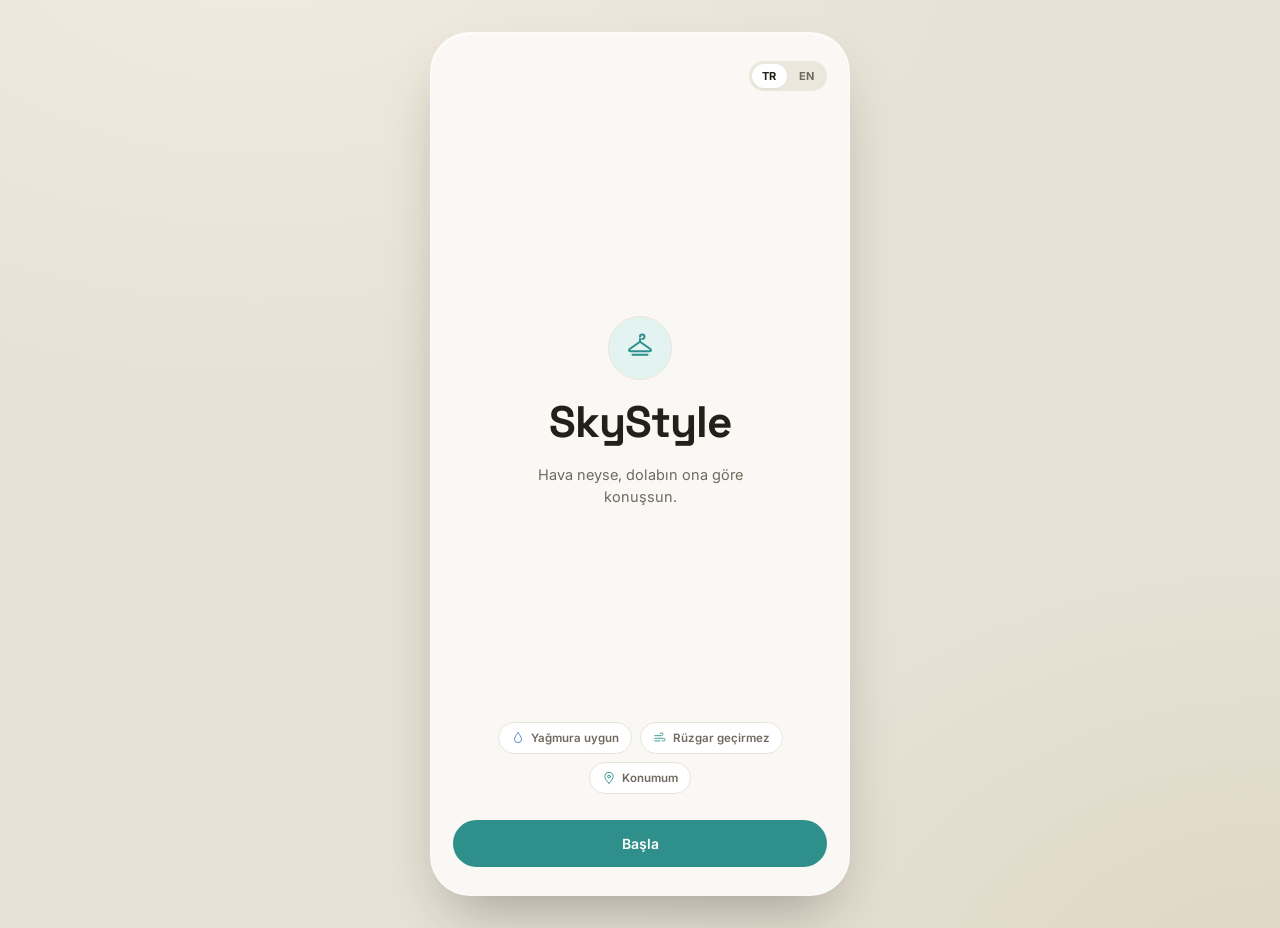
==== Creative Cloud Files/giysem/index.html @ 80896e36 "Add SkyStyle weather/wardrobe app with AI features and site password gate Vanilla JS app with a ligh" ====
<!doctype html>
<html lang="tr">
<head>
  <meta charset="UTF-8" />
  <meta name="viewport" content="width=device-width, initial-scale=1.0, viewport-fit=cover" />
  <title>SkyStyle</title>
  <link rel="icon" href="data:image/svg+xml,<svg xmlns=%22http://www.w3.org/2000/svg%22 viewBox=%220 0 100 100%22><text y=%22.9em%22 font-size=%2290%22>🧥</text></svg>" />
  <link rel="stylesheet" href="styles.css" />
</head>
<body>
  <div class="stage">
    <div class="phone" id="phone">
      <main class="screen" id="screen" aria-live="polite"></main>
      <nav class="bottom-nav" id="bottom-nav">
        <button class="nav-btn" data-tab="today" aria-label="Bugün">
          <svg class="nav-icon" viewBox="0 0 24 24" fill="none" stroke="currentColor" stroke-width="1.6"><circle cx="12" cy="12" r="4.2"/><path d="M12 2.5v2.2M12 19.3v2.2M4.2 4.2l1.6 1.6M18.2 18.2l1.6 1.6M2.5 12h2.2M19.3 12h2.2M4.2 19.8l1.6-1.6M18.2 5.8l1.6-1.6" stroke-linecap="round"/></svg>
          <span>Bugün</span>
        </button>
        <button class="nav-btn" data-tab="wardrobe" aria-label="Dolap">
          <svg class="nav-icon" viewBox="0 0 24 24" fill="none" stroke="currentColor" stroke-width="1.6"><path d="M12 3l-3 2.6M12 3l3 2.6M12 3v4" stroke-linecap="round" stroke-linejoin="round"/><path d="M9.6 5.6L3.5 9.4C3.2 9.6 3 9.9 3 10.3V20a1 1 0 0 0 1 1h16a1 1 0 0 0 1-1v-9.7c0-.4-.2-.7-.5-.9l-6.1-3.8" stroke-linecap="round" stroke-linejoin="round"/><path d="M9.6 5.6a2.4 2.4 0 0 0 4.8 0" stroke-linecap="round"/></svg>
          <span>Dolap</span>
        </button>
        <button class="nav-btn" data-tab="week" aria-label="Hafta">
          <svg class="nav-icon" viewBox="0 0 24 24" fill="none" stroke="currentColor" stroke-width="1.6"><rect x="3.5" y="4.5" width="17" height="16" rx="2.4"/><path d="M3.5 9h17M8 3v3M16 3v3" stroke-linecap="round"/><path d="M8.5 13.5h1.4M14 13.5h1.5M8.5 17h1.4M14 17h1.5" stroke-linecap="round"/></svg>
          <span>Hafta</span>
        </button>
        <button class="nav-btn" data-tab="profile" aria-label="Profil">
          <svg class="nav-icon" viewBox="0 0 24 24" fill="none" stroke="currentColor" stroke-width="1.6"><circle cx="12" cy="8.2" r="3.6"/><path d="M4.5 20c0-3.6 3.4-6.2 7.5-6.2s7.5 2.6 7.5 6.2" stroke-linecap="round"/></svg>
          <span>Profil</span>
        </button>
      </nav>
    </div>
  </div>
  <script type="module" src="app.js"></script>
</body>
</html>
---- Creative Cloud Files/giysem/styles.css ----
@import url('https://fonts.googleapis.com/css2?family=Space+Grotesk:wght@500;600;700&family=Inter:wght@400;500;600;700&display=swap');

:root {
  --accent: #2b2a26;
  --accent-soft: #ece7dd;
  --accent-line: #d8d2c4;
  --ink: #232019;
  --ink-soft: #6f6a5f;
  --ink-faint: #a7a196;
  --paper: #faf8f4;
  --card: #ffffff;
  --card-border: #e9e4d9;
  --shadow: 0 1px 2px rgba(35,32,25,0.04), 0 8px 24px rgba(35,32,25,0.06);
  --shadow-sm: 0 1px 2px rgba(35,32,25,0.05);
  --radius-lg: 22px;
  --radius-md: 16px;
  --radius-sm: 12px;
  --display: 'Space Grotesk', 'Inter', -apple-system, BlinkMacSystemFont, sans-serif;
  --sans: 'Inter', -apple-system, BlinkMacSystemFont, sans-serif;
  --warm: #b5651d;
  --cold: #4a6a8a;
  --rain: #4a6a8a;
  --dur: 0.5s;

  /* Brand accent — used for interactive/UI chrome (buttons, active states) */
  --brand: #2f8f8a;
  --brand-dark: #256f6b;
  --brand-soft: #e2f3f1;

  /* Weather-band accents — used for temperature-driven content (hero, outfit, tips) */
  --band-dondurucu: #3e6fa6;
  --band-dondurucu-soft: #e3ecf5;
  --band-soguk: #4f86bf;
  --band-soguk-soft: #e6eff7;
  --band-serin: #2f9e8f;
  --band-serin-soft: #e1f3f0;
  --band-ilik: #5fa84b;
  --band-ilik-soft: #e8f4e3;
  --band-sicak: #e08a3c;
  --band-sicak-soft: #fbead9;
  --band-cok_sicak: #d6534a;
  --band-cok_sicak-soft: #fae1de;
}

* { box-sizing: border-box; }
html, body { height: 100%; }
body {
  margin: 0;
  font-family: var(--sans);
  color: var(--ink);
  background: #e7e2d6;
  -webkit-font-smoothing: antialiased;
}

.stage {
  min-height: 100vh;
  display: flex;
  align-items: center;
  justify-content: center;
  padding: 32px 16px;
  background:
    radial-gradient(1200px 800px at 20% -10%, #f1ecdf 0%, transparent 60%),
    radial-gradient(1200px 900px at 100% 110%, #ddd6c4 0%, transparent 55%),
    #e7e2d6;
}

.phone {
  position: relative;
  width: 420px;
  max-width: 100vw;
  height: 900px;
  max-height: 96vh;
  background: var(--paper);
  border-radius: 40px;
  overflow: hidden;
  box-shadow: 0 30px 60px -20px rgba(30,26,18,0.35), 0 2px 0 rgba(255,255,255,0.6) inset;
  border: 1px solid rgba(255,255,255,0.5);
  display: flex;
  flex-direction: column;
}

@media (max-width: 460px) {
  .stage { padding: 0; }
  .phone { width: 100vw; height: 100vh; max-height: 100vh; border-radius: 0; border: none; }
}

.screen {
  flex: 1;
  overflow-y: auto;
  overflow-x: hidden;
  -webkit-overflow-scrolling: touch;
  padding: 28px 22px 18px;
  scrollbar-width: none;
}
.screen::-webkit-scrollbar { display: none; }

/* ---------- Bottom Nav ---------- */
.bottom-nav {
  display: flex;
  border-top: 1px solid var(--card-border);
  background: rgba(250, 248, 244, 0.92);
  backdrop-filter: blur(10px);
  padding: 10px 12px calc(12px + env(safe-area-inset-bottom));
  flex-shrink: 0;
}
.nav-btn {
  flex: 1;
  display: flex;
  flex-direction: column;
  align-items: center;
  gap: 4px;
  background: none;
  border: none;
  font-family: var(--sans);
  font-size: 11.5px;
  font-weight: 500;
  color: var(--ink-faint);
  padding: 6px 4px;
  border-radius: 14px;
  cursor: pointer;
  transition: color 0.25s ease, background 0.25s ease, transform 0.15s ease;
}
.nav-btn .nav-icon { width: 22px; height: 22px; transition: transform 0.25s ease; }
.nav-btn:active { transform: scale(0.94); }
.nav-btn.active { color: var(--brand); background: var(--brand-soft); }
.nav-btn.active .nav-icon { transform: translateY(-1px); }

/* ---------- Typography ---------- */
h1, h2, h3 { font-family: var(--display); margin: 0; letter-spacing: -0.01em; color: var(--ink); }
p { margin: 0; }

.brand {
  display: flex;
  align-items: center;
  justify-content: space-between;
  margin-bottom: 18px;
}
.brand-name {
  font-family: var(--display);
  font-size: 21px;
  font-weight: 700;
  letter-spacing: -0.01em;
}
.brand-mark {
  width: 34px; height: 34px;
  border-radius: 50%;
  overflow: hidden;
  display: flex; align-items: center; justify-content: center;
  color: var(--brand);
  border: 1px solid var(--card-border);
  flex-shrink: 0;
  padding: 0;
  cursor: pointer;
  font-family: var(--sans);
}
.brand-mark svg { width: 17px; height: 17px; }
.brand-mark:active { transform: scale(0.94); }
.brand-mark .avatar-text { font-size: 13px; font-weight: 700; letter-spacing: 0.02em; }

.brand-right { display: flex; align-items: center; gap: 10px; }
.lang-toggle {
  display: flex;
  background: var(--accent-soft);
  border-radius: 999px;
  padding: 3px;
  gap: 2px;
}
.lang-btn {
  border: none;
  background: none;
  padding: 5px 10px;
  font-family: var(--sans);
  font-size: 11px;
  font-weight: 700;
  letter-spacing: 0.02em;
  color: var(--ink-soft);
  border-radius: 999px;
  cursor: pointer;
  transition: background 0.25s ease, color 0.25s ease;
}
.lang-btn.active { background: var(--card); color: var(--ink); box-shadow: var(--shadow-sm); }
.lang-btn:active { transform: scale(0.95); }

/* ---------- City row ---------- */
.city-row {
  display: flex;
  align-items: center;
  gap: 6px;
  color: var(--ink-soft);
  font-size: 13px;
  font-weight: 500;
  margin-bottom: 2px;
}
.city-row svg { width: 14px; height: 14px; flex-shrink: 0; }
.city-name-btn {
  background: none; border: none; padding: 0; margin: 0;
  font: inherit; color: inherit; cursor: pointer;
  display: flex; align-items: center; gap: 6px;
  border-bottom: 1px dashed var(--ink-faint);
}

/* ---------- Hero ---------- */
.hero {
  margin: 6px 0 20px;
  padding: 20px 20px 18px;
  border-radius: var(--radius-lg);
  background: linear-gradient(160deg, var(--band-soft, var(--accent-soft)) 0%, var(--paper) 100%);
}
.hero-temp-row {
  display: flex;
  align-items: flex-end;
  gap: 12px;
  margin: 4px 0 6px;
}
.hero-temp {
  font-family: var(--sans);
  font-size: 72px;
  line-height: 0.9;
  font-weight: 700;
  letter-spacing: -0.03em;
  color: var(--band-color, var(--ink));
}
.hero-temp-meta {
  display: flex;
  flex-direction: column;
  gap: 2px;
  padding-bottom: 8px;
}
.hero-temp-label {
  font-size: 12px;
  text-transform: uppercase;
  letter-spacing: 0.08em;
  color: var(--ink-faint);
  font-weight: 600;
}
.hero-thermo {
  font-size: 13px;
  color: var(--ink-soft);
}
.hero-condition {
  font-size: 14.5px;
  color: var(--ink-soft);
  margin-top: 2px;
}
.hero-condition strong { color: var(--ink); font-weight: 600; }

/* ---------- Day parts card ---------- */
.daypart-card {
  background: var(--card);
  border: 1px solid var(--card-border);
  border-radius: var(--radius-lg);
  box-shadow: var(--shadow-sm);
  padding: 16px 4px;
  display: flex;
  margin-bottom: 22px;
}
.daypart {
  flex: 1;
  display: flex;
  flex-direction: column;
  align-items: center;
  gap: 5px;
  padding: 0 6px;
  text-align: center;
  border-right: 1px solid var(--card-border);
}
.daypart:last-child { border-right: none; }
.daypart-time { font-size: 11px; color: var(--ink-faint); font-weight: 600; text-transform: uppercase; letter-spacing: 0.04em; }
.daypart-temp { font-family: var(--sans); font-size: 19px; font-weight: 700; color: var(--band-color, var(--ink)); }
.daypart-sub { font-size: 10.5px; color: var(--ink-soft); line-height: 1.5; }

/* ---------- Section heading ---------- */
.section-title {
  font-size: 12px;
  text-transform: uppercase;
  letter-spacing: 0.08em;
  color: var(--ink-faint);
  font-weight: 600;
  margin-bottom: 10px;
}

/* ---------- Gender selector ---------- */
.gender-select {
  display: flex;
  background: var(--accent-soft);
  border-radius: 999px;
  padding: 4px;
  margin-bottom: 20px;
  gap: 2px;
}
.gender-btn {
  flex: 1;
  border: none;
  background: none;
  padding: 9px 4px;
  font-family: var(--sans);
  font-size: 13px;
  font-weight: 600;
  color: var(--ink-soft);
  border-radius: 999px;
  cursor: pointer;
  transition: background 0.3s ease, color 0.3s ease, box-shadow 0.3s ease;
}
.gender-btn.active {
  background: var(--card);
  color: var(--brand);
  box-shadow: var(--shadow-sm);
}
.gender-btn:active { transform: scale(0.97); }

/* ---------- Outfit card ---------- */
.outfit-card {
  background: var(--card);
  border: 1px solid var(--card-border);
  border-radius: var(--radius-lg);
  box-shadow: var(--shadow);
  padding: 6px 18px;
  margin-bottom: 18px;
}
.outfit-row {
  display: flex;
  align-items: flex-start;
  gap: 14px;
  padding: 15px 0;
  border-bottom: 1px solid var(--card-border);
}
.outfit-row:last-child { border-bottom: none; }
.outfit-icon {
  width: 38px; height: 38px;
  border-radius: 12px;
  background: var(--band-soft, var(--accent-soft));
  display: flex; align-items: center; justify-content: center;
  color: var(--band-color, var(--ink));
  flex-shrink: 0;
}
.outfit-icon svg { width: 19px; height: 19px; }
.outfit-body { flex: 1; min-width: 0; }
.outfit-slot {
  font-size: 10.5px;
  text-transform: uppercase;
  letter-spacing: 0.07em;
  color: var(--ink-faint);
  font-weight: 700;
  margin-bottom: 2px;
  display: flex;
  align-items: center;
  gap: 6px;
}
.wardrobe-tag {
  font-size: 9.5px;
  text-transform: none;
  letter-spacing: 0;
  font-weight: 600;
  color: var(--warm);
  background: #f4e9dc;
  padding: 1px 7px;
  border-radius: 999px;
}
.outfit-item {
  font-size: 15px;
  font-weight: 600;
  color: var(--ink);
  margin-bottom: 3px;
  line-height: 1.3;
}
.outfit-reason {
  font-size: 12.5px;
  color: var(--ink-soft);
  line-height: 1.45;
}

/* ---------- Tip box ---------- */
.tip-box {
  background: var(--band-soft, var(--accent-soft));
  border-radius: var(--radius-md);
  padding: 16px 18px;
  display: flex;
  gap: 12px;
  align-items: flex-start;
  margin-bottom: 10px;
}
.tip-icon { flex-shrink: 0; width: 20px; height: 20px; color: var(--band-color, var(--ink)); margin-top: 1px; }
.tip-title { font-size: 11px; text-transform: uppercase; letter-spacing: 0.07em; color: var(--ink-faint); font-weight: 700; margin-bottom: 4px; display: flex; align-items: center; gap: 6px; }
.smart-tip-badge {
  text-transform: none;
  letter-spacing: 0;
  font-size: 10px;
  font-weight: 700;
  color: var(--brand);
  background: var(--brand-soft);
  padding: 1px 8px;
  border-radius: 999px;
}
.tip-text { font-size: 13.5px; color: var(--ink); line-height: 1.5; }

.footer-note {
  text-align: center;
  font-size: 11px;
  color: var(--ink-faint);
  padding: 18px 0 6px;
}

/* ---------- City search sheet ---------- */
.sheet-backdrop {
  position: fixed; inset: 0;
  background: rgba(35,32,25,0.35);
  display: flex; align-items: flex-end; justify-content: center;
  z-index: 30;
  opacity: 0; pointer-events: none;
  transition: opacity 0.25s ease;
}
.sheet-backdrop.open { opacity: 1; pointer-events: auto; }
.sheet {
  width: 100%; max-width: 420px;
  background: var(--paper);
  border-radius: 26px 26px 0 0;
  padding: 22px 22px calc(22px + env(safe-area-inset-bottom));
  transform: translateY(100%);
  transition: transform 0.35s cubic-bezier(.32,.72,0,1);
  box-shadow: 0 -10px 40px rgba(0,0,0,0.2);
}
.sheet-backdrop.open .sheet { transform: translateY(0); }
.sheet-handle {
  width: 36px; height: 4px; background: var(--card-border); border-radius: 999px;
  margin: 0 auto 16px;
}
.sheet-title { font-family: var(--display); font-size: 19px; margin-bottom: 14px; }
.field-input {
  width: 100%;
  border: 1px solid var(--card-border);
  background: var(--card);
  border-radius: var(--radius-sm);
  padding: 12px 14px;
  font-size: 14.5px;
  font-family: var(--sans);
  color: var(--ink);
  outline: none;
}
.field-input:focus { border-color: var(--ink-faint); }
.locate-btn {
  width: 100%;
  margin-top: 10px;
  display: flex; align-items: center; justify-content: center; gap: 8px;
  padding: 12px 14px;
  border-radius: var(--radius-sm);
  border: 1px solid var(--card-border);
  background: var(--card);
  color: var(--ink);
  font-family: var(--sans);
  font-size: 13.5px;
  font-weight: 600;
  cursor: pointer;
}
.locate-btn svg { width: 16px; height: 16px; }
.locate-btn:active { transform: scale(0.98); }
.city-results { margin-top: 12px; display: flex; flex-direction: column; gap: 2px; max-height: 240px; overflow-y: auto; }
.city-result {
  text-align: left;
  padding: 11px 10px;
  border-radius: var(--radius-sm);
  border: none;
  background: none;
  font-family: var(--sans);
  font-size: 14px;
  color: var(--ink);
  cursor: pointer;
}
.city-result:hover, .city-result:active { background: var(--brand-soft); }
.city-result .sub { display: block; font-size: 11.5px; color: var(--ink-faint); margin-top: 1px; }
.sheet-msg { font-size: 12.5px; color: var(--ink-faint); margin-top: 10px; }

/* ---------- Wardrobe grid ---------- */
.wardrobe-search {
  margin-bottom: 16px;
}
.wardrobe-search .field-input {
  padding-left: 40px;
  background-image: none;
}
.search-wrap { position: relative; }
.search-wrap svg { position: absolute; left: 13px; top: 50%; transform: translateY(-50%); width: 16px; height: 16px; color: var(--ink-faint); }

.chip-row { display: flex; gap: 8px; overflow-x: auto; margin-bottom: 18px; padding-bottom: 2px; scrollbar-width: none; }
.chip-row::-webkit-scrollbar { display: none; }
.chip {
  flex-shrink: 0;
  padding: 8px 16px;
  border-radius: 999px;
  border: 1px solid var(--card-border);
  background: var(--card);
  color: var(--ink-soft);
  font-family: var(--sans);
  font-size: 12.5px;
  font-weight: 600;
  cursor: pointer;
  white-space: nowrap;
  transition: background 0.25s, color 0.25s, border-color 0.25s;
}
.chip.active { background: var(--brand); color: #fff; border-color: var(--brand); }

.wardrobe-grid {
  display: grid;
  grid-template-columns: 1fr 1fr;
  gap: 14px;
  padding-bottom: 12px;
}
.wardrobe-card {
  background: var(--card);
  border: 1px solid var(--card-border);
  border-radius: var(--radius-md);
  overflow: hidden;
  box-shadow: var(--shadow-sm);
  cursor: pointer;
  transition: transform 0.2s ease, box-shadow 0.2s ease;
}
.wardrobe-card:active { transform: scale(0.97); }
.wardrobe-thumb {
  width: 100%; aspect-ratio: 1/1.05;
  background: var(--accent-soft);
  display: flex; align-items: center; justify-content: center;
  color: var(--ink-faint);
  overflow: hidden;
  position: relative;
}
.wardrobe-thumb img { width: 100%; height: 100%; object-fit: cover; }
.wardrobe-thumb svg { width: 34px; height: 34px; }
.wardrobe-badges { position: absolute; top: 8px; left: 8px; display: flex; gap: 4px; }
.badge-dot {
  width: 22px; height: 22px; border-radius: 50%;
  background: rgba(255,255,255,0.88);
  display: flex; align-items: center; justify-content: center;
  box-shadow: 0 1px 3px rgba(0,0,0,0.12);
}
.badge-dot svg { width: 12px; height: 12px; color: var(--ink); }
.badge-rain svg { color: var(--band-soguk); }
.badge-wind svg { color: var(--band-serin); }
.wardrobe-info { padding: 10px 12px 12px; }
.wardrobe-name { font-size: 13.5px; font-weight: 600; color: var(--ink); line-height: 1.3; margin-bottom: 2px; }
.wardrobe-cat { font-size: 10.5px; text-transform: uppercase; letter-spacing: 0.05em; color: var(--ink-faint); font-weight: 600; }

.add-card {
  border: 1.5px dashed var(--card-border);
  border-radius: var(--radius-md);
  aspect-ratio: 1/1.42;
  display: flex; flex-direction: column; align-items: center; justify-content: center;
  gap: 8px;
  background: transparent;
  cursor: pointer;
  color: var(--ink-soft);
}
.add-card svg { width: 24px; height: 24px; }
.add-card span { font-size: 12.5px; font-weight: 600; }
.add-card:active { transform: scale(0.97); }

.empty-state {
  text-align: center;
  padding: 60px 24px;
  color: var(--ink-soft);
}
.empty-state svg { width: 44px; height: 44px; color: var(--ink-faint); margin-bottom: 14px; }
.empty-state p { font-size: 14px; line-height: 1.55; margin-bottom: 18px; }
.btn-primary {
  display: inline-flex; align-items: center; gap: 8px;
  background: var(--brand); color: #fff;
  padding: 12px 22px; border-radius: 999px; border: none;
  font-family: var(--sans); font-size: 13.5px; font-weight: 600;
  cursor: pointer;
}
.btn-primary:active { transform: scale(0.97); }
.btn-primary svg { width: 16px; height: 16px; flex-shrink: 0; }

/* ---------- Item editor sheet ---------- */
.editor-sheet .sheet { max-height: 88vh; overflow-y: auto; }
.field-group { margin-bottom: 16px; }
.field-label { font-size: 11.5px; text-transform: uppercase; letter-spacing: 0.06em; color: var(--ink-faint); font-weight: 700; margin-bottom: 7px; display: block; }
.cat-grid { display: grid; grid-template-columns: repeat(3, 1fr); gap: 8px; }
.cat-btn {
  display: flex; flex-direction: column; align-items: center; gap: 6px;
  padding: 10px 4px;
  border-radius: var(--radius-sm);
  border: 1px solid var(--card-border);
  background: var(--card);
  color: var(--ink-soft);
  cursor: pointer;
  font-size: 11px; font-weight: 600;
}
.cat-btn svg { width: 18px; height: 18px; }
.cat-btn.active { background: var(--brand); color: #fff; border-color: var(--brand); }

.warmth-row { display: flex; align-items: center; gap: 10px; }
.warmth-end { font-size: 10.5px; color: var(--ink-faint); font-weight: 600; width: 46px; }
.warmth-end.right { text-align: right; }
.warmth-dots { display: flex; gap: 8px; flex: 1; justify-content: center; }
.warmth-dot {
  width: 26px; height: 26px; border-radius: 50%;
  border: 1.5px solid var(--card-border);
  background: var(--card);
  cursor: pointer;
}
.warmth-dot.filled { background: var(--brand); border-color: var(--brand); }

.toggle-row { display: flex; align-items: center; justify-content: space-between; padding: 12px 0; border-bottom: 1px solid var(--card-border); }
.toggle-row:last-of-type { border-bottom: none; }
.toggle-label { font-size: 13.5px; font-weight: 500; color: var(--ink); }
.switch { position: relative; width: 42px; height: 25px; border-radius: 999px; background: var(--card-border); border: none; cursor: pointer; flex-shrink: 0; transition: background 0.25s; }
.switch::after { content: ''; position: absolute; top: 2.5px; left: 2.5px; width: 20px; height: 20px; border-radius: 50%; background: #fff; box-shadow: 0 1px 3px rgba(0,0,0,0.2); transition: transform 0.25s; }
.switch.on { background: var(--brand); }
.switch-rain.on { background: var(--band-soguk); }
.switch-wind.on { background: var(--band-serin); }
.switch.on::after { transform: translateX(17px); }

.photo-picker { display: flex; align-items: center; gap: 12px; }
.photo-thumb { width: 64px; height: 64px; border-radius: var(--radius-sm); background: var(--accent-soft); overflow: hidden; display: flex; align-items: center; justify-content: center; color: var(--ink-faint); flex-shrink: 0; }
.photo-thumb img { width: 100%; height: 100%; object-fit: cover; }
.photo-thumb svg { width: 22px; height: 22px; }
.photo-btn {
  display: inline-flex; align-items: center; gap: 7px;
  padding: 10px 16px; border-radius: 999px;
  border: 1px solid var(--card-border);
  background: var(--card);
  font-size: 12.5px; font-weight: 600; color: var(--ink);
  cursor: pointer;
}
.photo-btn svg { width: 14px; height: 14px; }

.ai-status {
  display: flex; align-items: center; gap: 6px;
  margin-top: 10px;
  font-size: 12px;
  font-weight: 600;
}
.ai-status svg { width: 14px; height: 14px; flex-shrink: 0; }
.ai-status-loading { color: var(--ink-soft); }
.ai-status-done { color: var(--brand); }
.ai-status-error { color: #b3453c; }
.btn-spinner-dark {
  border: 2px solid var(--card-border);
  border-top-color: var(--ink-soft);
}

.sheet-actions { display: flex; gap: 10px; margin-top: 6px; }
.btn-ghost {
  flex: 1;
  padding: 13px; border-radius: 999px;
  border: 1px solid var(--card-border);
  background: none; color: var(--ink-soft);
  font-family: var(--sans); font-size: 13.5px; font-weight: 600;
  cursor: pointer;
}
.btn-save {
  flex: 2;
  padding: 13px; border-radius: 999px;
  border: none;
  background: var(--brand); color: #fff;
  font-family: var(--sans); font-size: 13.5px; font-weight: 600;
  cursor: pointer;
}
.btn-save:active, .btn-ghost:active { transform: scale(0.98); }
.delete-link { text-align: center; margin-top: 14px; }
.delete-link button { background: none; border: none; color: var(--rain); font-size: 12.5px; font-weight: 600; cursor: pointer; }

/* ---------- Loading / error ---------- */
.state-msg {
  text-align: center;
  padding: 80px 20px;
  color: var(--ink-soft);
  font-size: 13.5px;
  line-height: 1.6;
}
.spinner {
  width: 26px; height: 26px;
  border: 2.5px solid var(--card-border);
  border-top-color: var(--ink);
  border-radius: 50%;
  margin: 0 auto 14px;
  animation: spin 0.8s linear infinite;
}
@keyframes spin { to { transform: rotate(360deg); } }

/* ---------- Animations ---------- */
.fade-slide {
  opacity: 0;
  transform: translateY(10px);
  animation: fadeSlideIn var(--dur) cubic-bezier(.22,.61,.36,1) forwards;
}
@keyframes fadeSlideIn { to { opacity: 1; transform: translateY(0); } }

.screen-enter { animation: screenFade 0.36s cubic-bezier(.22,.61,.36,1) forwards; }
@keyframes screenFade { from { opacity: 0; transform: translateY(8px); } to { opacity: 1; transform: translateY(0); } }

.nav-btn .nav-icon { transition: transform 0.25s cubic-bezier(.34,1.56,.64,1), color 0.25s ease; }
.nav-btn.active .nav-icon { transform: translateY(-1px) scale(1.08); }

@media (hover: hover) {
  .wardrobe-card, .week-row, .outfit-card, .daypart-card, .onboard-chip, .chip, .city-result {
    transition: transform 0.2s ease, box-shadow 0.2s ease, background 0.2s ease;
  }
  .wardrobe-card:hover { transform: translateY(-3px); box-shadow: 0 10px 24px -8px rgba(35,32,25,0.18); }
  .week-row:hover, .outfit-card:hover { transform: translateY(-2px); box-shadow: 0 10px 22px -10px rgba(35,32,25,0.16); }
  .btn-primary:hover, .btn-save:hover { filter: brightness(1.06); }
  .add-card:hover { border-color: var(--brand); color: var(--brand); }
}

@media (prefers-reduced-motion: reduce) {
  .fade-slide { opacity: 1; transform: none; animation: none; }
  .screen-enter { animation: none; }
  * { transition-duration: 0.001ms !important; animation-duration: 0.001ms !important; }
}

/* ---------- Onboarding ---------- */
.onboard {
  min-height: 100%;
  display: flex;
  flex-direction: column;
}
.onboard-lang { align-self: flex-end; margin-bottom: 6px; }

.onboard-welcome { flex: 1; justify-content: space-between; text-align: center; }
.onboard-hero {
  flex: 1;
  display: flex;
  flex-direction: column;
  align-items: center;
  justify-content: center;
  gap: 14px;
  padding: 12px 6px 8px;
}
.onboard-hero-sm { flex: none; padding: 6px 6px 2px; gap: 10px; }
.onboard-mark {
  width: 64px; height: 64px;
  border-radius: 50%;
  background: var(--brand-soft);
  border: 1px solid var(--card-border);
  display: flex; align-items: center; justify-content: center;
  color: var(--brand);
}
.onboard-mark svg { width: 30px; height: 30px; }
.onboard-title {
  font-family: var(--display);
  font-size: 44px;
  font-weight: 700;
  letter-spacing: -0.02em;
  margin: 0;
}
.onboard-title-sm {
  font-family: var(--display);
  font-size: 24px;
  font-weight: 700;
  letter-spacing: -0.01em;
  margin: 0 0 6px;
  text-align: center;
}
.onboard-tag {
  font-size: 14.5px;
  color: var(--ink-soft);
  max-width: 260px;
  line-height: 1.5;
  margin: 0 auto;
}
.onboard-sub {
  font-size: 13.5px;
  color: var(--ink-soft);
  line-height: 1.55;
  text-align: center;
  max-width: 300px;
  margin: 0 auto 22px;
}
.onboard-chips {
  display: flex;
  justify-content: center;
  gap: 8px;
  flex-wrap: wrap;
  margin-bottom: 26px;
}
.onboard-chip {
  display: flex; align-items: center; gap: 6px;
  padding: 8px 12px;
  border-radius: 999px;
  background: var(--card);
  border: 1px solid var(--card-border);
  font-size: 11.5px;
  font-weight: 600;
  color: var(--ink-soft);
}
.onboard-chip svg { width: 14px; height: 14px; color: var(--ink); flex-shrink: 0; }
.onboard-chip:nth-child(1) svg { color: var(--band-soguk); }
.onboard-chip:nth-child(2) svg { color: var(--band-serin); }
.onboard-chip:nth-child(3) svg { color: var(--brand); }

.onboard-cta {
  width: 100%;
  justify-content: center;
  margin-bottom: 10px;
  padding: 15px;
  font-size: 14px;
}
.onboard-cta.btn-ghost { flex: none; }

.onboard-profile { padding-top: 2px; }
.onboard-profile .onboard-title-sm,
.onboard-profile .onboard-sub { text-align: center; }

.onboard-dots {
  display: flex; justify-content: center; gap: 6px;
  margin: 2px 0 14px;
}
.onboard-dot { width: 6px; height: 6px; border-radius: 50%; background: var(--card-border); transition: all 0.25s ease; }
.onboard-dot.active { background: var(--brand); width: 18px; border-radius: 4px; }

.onboard-step-label {
  text-align: center;
  font-size: 11px;
  text-transform: uppercase;
  letter-spacing: 0.08em;
  color: var(--ink-faint);
  font-weight: 700;
  margin-bottom: 8px;
}

.onboard-gender { margin-top: 2px; }

.field-error { font-size: 12px; color: #b3453c; margin-top: 6px; }

.btn-primary:disabled { opacity: 0.65; cursor: default; }
.btn-primary:disabled:active { transform: none; }
.btn-spinner {
  width: 14px; height: 14px;
  border: 2px solid rgba(255,255,255,0.4);
  border-top-color: #fff;
  border-radius: 50%;
  display: inline-block;
  margin-right: 8px;
  animation: spin 0.8s linear infinite;
  vertical-align: -2px;
}

.onboard-msg { text-align: center; margin: 4px 0 0; }

.onboard-back {
  margin: 18px auto 4px;
  display: flex; align-items: center; gap: 4px;
  background: none; border: none;
  color: var(--ink-faint);
  font-family: var(--sans);
  font-size: 12.5px;
  font-weight: 600;
  cursor: pointer;
}
.onboard-back svg { width: 14px; height: 14px; transform: rotate(180deg); }
.onboard-back:active { transform: scale(0.97); }

/* ---------- Week view ---------- */
.week-list { display: flex; flex-direction: column; gap: 10px; margin-bottom: 10px; }
.week-row {
  display: flex;
  align-items: center;
  gap: 12px;
  background: var(--card);
  border: 1px solid var(--card-border);
  border-radius: var(--radius-md);
  box-shadow: var(--shadow-sm);
  padding: 12px 14px;
}
.week-row-day {
  display: flex;
  flex-direction: column;
  align-items: center;
  width: 34px;
  flex-shrink: 0;
}
.week-day-name { font-size: 11px; font-weight: 700; text-transform: uppercase; letter-spacing: 0.04em; color: var(--ink-faint); }
.week-day-num { font-family: var(--sans); font-size: 16px; font-weight: 700; color: var(--ink); }
.week-row-icon {
  width: 36px; height: 36px;
  border-radius: 11px;
  background: var(--band-soft, var(--accent-soft));
  color: var(--band-color, var(--ink));
  display: flex; align-items: center; justify-content: center;
  flex-shrink: 0;
}
.week-row-icon svg { width: 18px; height: 18px; }
.week-row-body { flex: 1; min-width: 0; }
.week-row-condition { font-size: 11.5px; color: var(--ink-faint); font-weight: 600; margin-bottom: 2px; }
.week-row-tip { font-size: 13.5px; font-weight: 600; color: var(--ink); line-height: 1.3; }
.week-row-temps {
  display: flex;
  align-items: baseline;
  gap: 6px;
  flex-shrink: 0;
}
.week-temp-max { font-family: var(--sans); font-size: 17px; font-weight: 700; color: var(--band-color, var(--ink)); }
.week-temp-min { font-family: var(--sans); font-size: 13px; font-weight: 500; color: var(--ink-faint); }

/* ---------- Profile screen ---------- */
.profile-hero {
  display: flex;
  flex-direction: column;
  align-items: center;
  text-align: center;
  gap: 6px;
  padding: 10px 0 26px;
}
.profile-avatar-lg {
  width: 68px; height: 68px;
  border-radius: 50%;
  border: none;
  padding: 0;
  overflow: hidden;
  cursor: pointer;
  display: flex; align-items: center; justify-content: center;
  font-family: var(--sans);
  margin-bottom: 6px;
  flex-shrink: 0;
}
.profile-avatar-lg:active { transform: scale(0.95); }
.profile-avatar-lg .avatar-text { font-size: 22px; font-weight: 700; }
.avatar-img { width: 100%; height: 100%; object-fit: cover; border-radius: 50%; }
.brand-mark .avatar-img { width: 100%; height: 100%; }

.avatar-picker {
  width: 100%;
  background: var(--card);
  border: 1px solid var(--card-border);
  border-radius: var(--radius-md);
  padding: 14px;
  margin-bottom: 10px;
  text-align: left;
}
.avatar-swatches { display: flex; gap: 10px; justify-content: center; margin-bottom: 12px; }
.avatar-swatch {
  width: 32px; height: 32px;
  border-radius: 50%;
  border: 2px solid transparent;
  cursor: pointer;
  padding: 0;
}
.avatar-swatch.active { border-color: var(--ink); box-shadow: 0 0 0 2px var(--paper); }
.avatar-swatch:active { transform: scale(0.9); }
.avatar-picker-actions { display: flex; flex-wrap: wrap; gap: 8px; justify-content: center; }
.avatar-remove-btn { flex: none; padding: 10px 16px; font-size: 12.5px; }

.profile-hero-name { font-family: var(--display); font-size: 22px; font-weight: 700; color: var(--ink); }
.profile-hero-sub { font-size: 13px; color: var(--ink-soft); max-width: 260px; line-height: 1.5; }

.style-vibe-row { margin-bottom: 0; }
.onboard-style-hint { font-size: 12px; color: var(--ink-faint); margin-top: 8px; line-height: 1.4; }

.profile-city-row {
  width: 100%;
  justify-content: space-between;
  padding: 12px 14px;
  border: 1px solid var(--card-border);
  border-radius: var(--radius-sm);
  background: var(--card);
}
.profile-city-row span:nth-child(2) { flex: 1; text-align: left; margin-left: 4px; }
.profile-city-change { font-size: 12px; font-weight: 700; color: var(--brand); border: none; }

.profile-save-btn { width: 100%; justify-content: center; margin: 6px 0 4px; }

/* ---------- Toast ---------- */
.toast {
  position: absolute;
  left: 50%;
  bottom: 96px;
  transform: translate(-50%, 12px);
  background: var(--ink);
  color: #fff;
  font-size: 13px;
  font-weight: 600;
  padding: 10px 18px;
  border-radius: 999px;
  box-shadow: var(--shadow);
  opacity: 0;
  pointer-events: none;
  transition: opacity 0.25s ease, transform 0.25s ease;
  z-index: 50;
  white-space: nowrap;
}
.toast-show { opacity: 1; transform: translate(-50%, 0); }
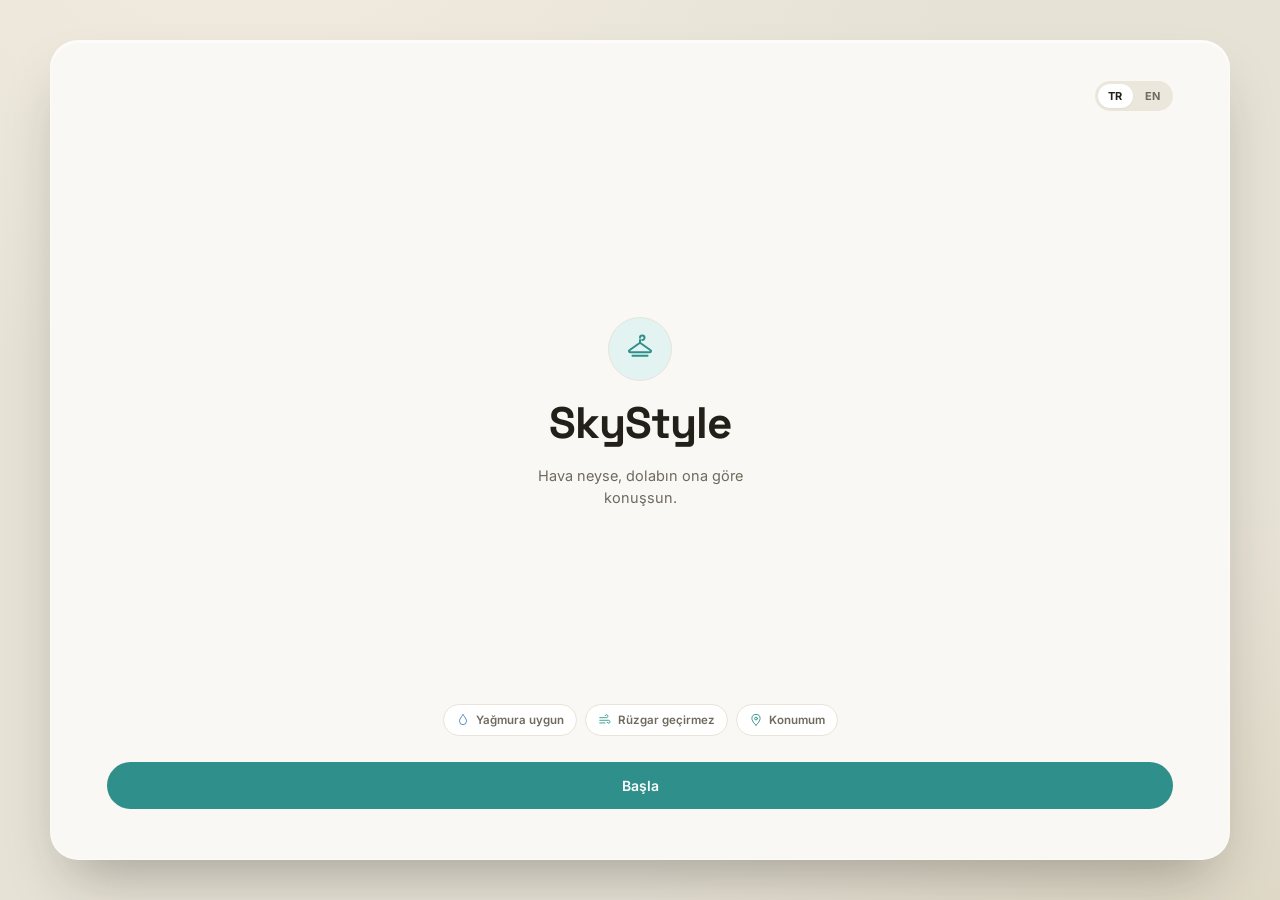
==== commit e8ca08b5: "Add responsive desktop layout with sidebar nav Mobile stays the full-screen app view; wide viewports" ====
--- a/Creative Cloud Files/giysem/index.html
+++ b/Creative Cloud Files/giysem/index.html
@@ -12,6 +12,12 @@
     <div class="phone" id="phone">
       <main class="screen" id="screen" aria-live="polite"></main>
       <nav class="bottom-nav" id="bottom-nav">
+        <div class="sidebar-brand" aria-hidden="true">
+          <span class="sidebar-brand-mark">
+            <svg viewBox="0 0 24 24" fill="none" stroke="currentColor" stroke-width="1.6"><path d="M12 3a1.8 1.8 0 1 1 1.8 1.8"/><path d="M12 4.8V7"/><path d="M12 7l-8.5 6c-.6.4-.3 1.5.5 1.5h16c.8 0 1.1-1.1.5-1.5L12 7z"/><path d="M6 17.3h12"/></svg>
+          </span>
+          <span class="sidebar-brand-name">SkyStyle</span>
+        </div>
         <button class="nav-btn" data-tab="today" aria-label="Bugün">
           <svg class="nav-icon" viewBox="0 0 24 24" fill="none" stroke="currentColor" stroke-width="1.6"><circle cx="12" cy="12" r="4.2"/><path d="M12 2.5v2.2M12 19.3v2.2M4.2 4.2l1.6 1.6M18.2 18.2l1.6 1.6M2.5 12h2.2M19.3 12h2.2M4.2 19.8l1.6-1.6M18.2 5.8l1.6-1.6" stroke-linecap="round"/></svg>
           <span>Bugün</span>
--- a/Creative Cloud Files/giysem/styles.css
+++ b/Creative Cloud Files/giysem/styles.css
@@ -84,6 +84,8 @@
   .phone { width: 100vw; height: 100vh; max-height: 100vh; border-radius: 0; border: none; }
 }
 
+.sidebar-brand { display: none; }
+
 .screen {
   flex: 1;
   overflow-y: auto;
@@ -978,3 +980,70 @@
   white-space: nowrap;
 }
 .toast-show { opacity: 1; transform: translate(-50%, 0); }
+
+/* ---------- Desktop (PC) layout ---------- */
+/* Placed last so these overrides win the cascade against same-specificity
+   component rules defined earlier in the file (e.g. .wardrobe-grid). */
+@media (min-width: 860px) {
+  .stage { padding: 40px; align-items: stretch; justify-content: center; }
+  .phone {
+    width: 100%;
+    max-width: 1180px;
+    height: auto;
+    max-height: none;
+    min-height: calc(100vh - 80px);
+    border-radius: 28px;
+    flex-direction: row;
+  }
+  .screen { padding: 40px 56px 40px; }
+
+  .sidebar-brand {
+    display: flex;
+    align-items: center;
+    gap: 10px;
+    padding: 4px 14px 28px;
+    margin-bottom: 6px;
+    border-bottom: 1px solid var(--card-border);
+  }
+  .sidebar-brand-mark {
+    width: 32px; height: 32px;
+    border-radius: 50%;
+    background: var(--brand-soft);
+    color: var(--brand);
+    display: flex; align-items: center; justify-content: center;
+    flex-shrink: 0;
+  }
+  .sidebar-brand-mark svg { width: 16px; height: 16px; }
+  .sidebar-brand-name { font-family: var(--display); font-size: 18px; font-weight: 700; color: var(--ink); }
+
+  .bottom-nav {
+    order: -1;
+    flex-direction: column;
+    align-items: stretch;
+    width: 232px;
+    flex-shrink: 0;
+    height: auto;
+    border-top: none;
+    border-right: 1px solid var(--card-border);
+    padding: 22px 14px;
+    gap: 4px;
+    background: transparent;
+    backdrop-filter: none;
+  }
+  .nav-btn {
+    flex-direction: row;
+    justify-content: flex-start;
+    gap: 12px;
+    padding: 11px 14px;
+    font-size: 13.5px;
+    border-radius: 12px;
+  }
+  .nav-btn .nav-icon { width: 20px; height: 20px; }
+  .nav-btn.active .nav-icon { transform: none; }
+
+  .wardrobe-grid { grid-template-columns: repeat(3, 1fr); }
+}
+
+@media (min-width: 1120px) {
+  .wardrobe-grid { grid-template-columns: repeat(4, 1fr); }
+}
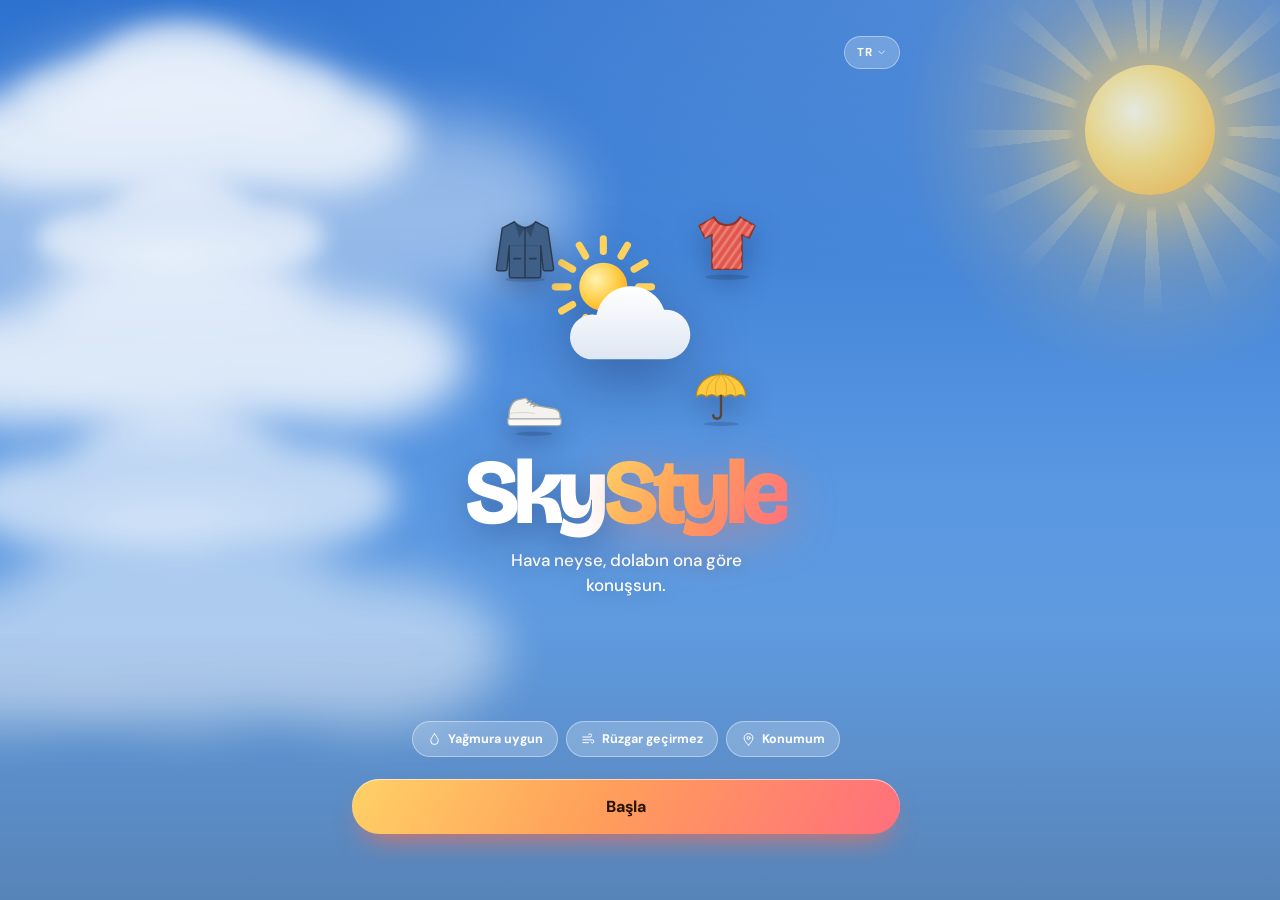
==== commit 14a7168b: "Redesign around a live weather sky; switch default model to Haiku 5.5 - Full-screen animated sky tha" ====
--- a/Creative Cloud Files/giysem/index.html
+++ b/Creative Cloud Files/giysem/index.html
@@ -3,11 +3,13 @@
 <head>
   <meta charset="UTF-8" />
   <meta name="viewport" content="width=device-width, initial-scale=1.0, viewport-fit=cover" />
+  <meta name="theme-color" content="#2a5fa8" />
   <title>SkyStyle</title>
   <link rel="icon" href="data:image/svg+xml,<svg xmlns=%22http://www.w3.org/2000/svg%22 viewBox=%220 0 100 100%22><text y=%22.9em%22 font-size=%2290%22>🧥</text></svg>" />
   <link rel="stylesheet" href="styles.css" />
 </head>
 <body>
+  <div id="sky" class="sky" aria-hidden="true"></div>
   <div class="stage">
     <div class="phone" id="phone">
       <main class="screen" id="screen" aria-live="polite"></main>
--- a/Creative Cloud Files/giysem/styles.css
+++ b/Creative Cloud Files/giysem/styles.css
@@ -1,45 +1,55 @@
-@import url('https://fonts.googleapis.com/css2?family=Space+Grotesk:wght@500;600;700&family=Inter:wght@400;500;600;700&display=swap');
+@import url('https://fonts.googleapis.com/css2?family=Bricolage+Grotesque:opsz,wght@12..96,500..800&family=DM+Sans:opsz,wght@9..40,400..700&display=swap');
+
+/* Sky colors are registered so the whole backdrop can crossfade between weather moods. */
+@property --s1 { syntax: '<color>'; inherits: true; initial-value: #2f78db; }
+@property --s2 { syntax: '<color>'; inherits: true; initial-value: #4f95ea; }
+@property --s3 { syntax: '<color>'; inherits: true; initial-value: #6aa6ea; }
 
 :root {
-  --accent: #2b2a26;
-  --accent-soft: #ece7dd;
-  --accent-line: #d8d2c4;
-  --ink: #232019;
-  --ink-soft: #6f6a5f;
-  --ink-faint: #a7a196;
-  --paper: #faf8f4;
+  --ink: #141a2e;
+  --ink-soft: #4b536e;
+  --ink-faint: #8a91a8;
+  --paper: #f6f7fb;
   --card: #ffffff;
-  --card-border: #e9e4d9;
-  --shadow: 0 1px 2px rgba(35,32,25,0.04), 0 8px 24px rgba(35,32,25,0.06);
-  --shadow-sm: 0 1px 2px rgba(35,32,25,0.05);
-  --radius-lg: 22px;
-  --radius-md: 16px;
-  --radius-sm: 12px;
-  --display: 'Space Grotesk', 'Inter', -apple-system, BlinkMacSystemFont, sans-serif;
-  --sans: 'Inter', -apple-system, BlinkMacSystemFont, sans-serif;
-  --warm: #b5651d;
-  --cold: #4a6a8a;
-  --rain: #4a6a8a;
-  --dur: 0.5s;
-
-  /* Brand accent — used for interactive/UI chrome (buttons, active states) */
-  --brand: #2f8f8a;
-  --brand-dark: #256f6b;
-  --brand-soft: #e2f3f1;
-
-  /* Weather-band accents — used for temperature-driven content (hero, outfit, tips) */
-  --band-dondurucu: #3e6fa6;
-  --band-dondurucu-soft: #e3ecf5;
-  --band-soguk: #4f86bf;
-  --band-soguk-soft: #e6eff7;
-  --band-serin: #2f9e8f;
-  --band-serin-soft: #e1f3f0;
-  --band-ilik: #5fa84b;
-  --band-ilik-soft: #e8f4e3;
-  --band-sicak: #e08a3c;
-  --band-sicak-soft: #fbead9;
-  --band-cok_sicak: #d6534a;
-  --band-cok_sicak-soft: #fae1de;
+  --card-border: rgba(20, 26, 46, 0.09);
+  --glass: rgba(255, 255, 255, 0.74);
+  --glass-strong: rgba(255, 255, 255, 0.88);
+  --glass-border: rgba(255, 255, 255, 0.65);
+  --glass-shadow: 0 1px 0 rgba(255,255,255,0.7) inset, 0 18px 40px -18px rgba(10, 20, 50, 0.45);
+  --shadow: 0 18px 40px -18px rgba(10, 20, 50, 0.45);
+  --shadow-sm: 0 4px 14px -6px rgba(10, 20, 50, 0.25);
+  --radius-xl: 32px;
+  --radius-lg: 26px;
+  --radius-md: 20px;
+  --radius-sm: 14px;
+  --display: 'Bricolage Grotesque', 'DM Sans', -apple-system, BlinkMacSystemFont, sans-serif;
+  --sans: 'DM Sans', -apple-system, BlinkMacSystemFont, sans-serif;
+  --on-sky: #ffffff;
+  --on-sky-soft: rgba(255, 255, 255, 0.82);
+  --sky-text-shadow: 0 2px 18px rgba(8, 20, 60, 0.35);
+
+  --sunset: linear-gradient(120deg, #ffd166 0%, #ff9f5a 45%, #ff6f7d 100%);
+  --brand: #ff7a50;
+  --brand-dark: #e8592f;
+  --brand-soft: #ffe9df;
+  --warm: #c2551f;
+  --cold: #3d6db5;
+  --rain: #3d6db5;
+  --spring: cubic-bezier(.34, 1.56, .64, 1);
+  --ease-out: cubic-bezier(.22, .61, .36, 1);
+
+  --band-dondurucu: #3e6fd8;
+  --band-dondurucu-soft: #e2ebff;
+  --band-soguk: #3f8fe0;
+  --band-soguk-soft: #e1efff;
+  --band-serin: #17a58f;
+  --band-serin-soft: #dcf6f0;
+  --band-ilik: #57ad3c;
+  --band-ilik-soft: #e6f6dd;
+  --band-sicak: #f08a24;
+  --band-sicak-soft: #ffeedd;
+  --band-cok_sicak: #e8463f;
+  --band-cok_sicak-soft: #ffe2df;
 }
 
 * { box-sizing: border-box; }
@@ -48,42 +58,155 @@
   margin: 0;
   font-family: var(--sans);
   color: var(--ink);
-  background: #e7e2d6;
+  background: #2f78db;
   -webkit-font-smoothing: antialiased;
 }
-
-.stage {
-  min-height: 100vh;
-  display: flex;
-  align-items: center;
-  justify-content: center;
-  padding: 32px 16px;
+button { font-family: inherit; }
+h1, h2, h3 { font-family: var(--display); margin: 0; letter-spacing: -0.02em; color: var(--ink); }
+p { margin: 0; }
+
+/* =========================================================
+   Living sky backdrop
+   ========================================================= */
+.sky {
+  position: fixed; inset: 0; z-index: 0; overflow: hidden; pointer-events: none;
+  --s1: #2f78db; --s2: #4f95ea; --s3: #6aa6ea;
+  --cloud: #ffffff; --cloud-op: 0.9; --clouds-vis: 0.55;
+  transition: --s1 1.6s ease, --s2 1.6s ease, --s3 1.6s ease;
+}
+.sky.is-day.k-clear   { --s1: #1f6fd6; --s2: #3e8fee; --s3: #5c9de6; --clouds-vis: 0.35; }
+.sky.is-day.k-partly  { --s1: #2d72cf; --s2: #5a98e2; --s3: #6a9fd8; --clouds-vis: 0.9; }
+.sky.is-day.k-cloudy  { --s1: #4e6485; --s2: #6d82a2; --s3: #7f90a8; --cloud: #e9eef5; --clouds-vis: 1; }
+.sky.is-day.k-fog     { --s1: #6f7d92; --s2: #8592a4; --s3: #8e9aaa; --cloud: #eef1f5; --clouds-vis: 0.8; }
+.sky.is-day.k-rain    { --s1: #2e3d58; --s2: #4a5c7a; --s3: #62748f; --cloud: #b9c3d3; --clouds-vis: 1; }
+.sky.is-day.k-storm   { --s1: #161c2c; --s2: #2b3550; --s3: #444f6a; --cloud: #8a95aa; --clouds-vis: 1; }
+.sky.is-day.k-snow    { --s1: #5f7ea6; --s2: #7792b5; --s3: #7f97b8; --cloud: #f4f7fb; --clouds-vis: 1; }
+.sky.is-night         { --s1: #060a22; --s2: #141c48; --s3: #2c3470; --cloud: #5a6390; --clouds-vis: 0.5; }
+.sky.is-night.k-partly { --clouds-vis: 0.8; }
+.sky.is-night.k-cloudy, .sky.is-night.k-fog { --s1: #0d1226; --s2: #1f2742; --s3: #333c5c; --cloud: #4d5677; --clouds-vis: 1; }
+.sky.is-night.k-rain, .sky.is-night.k-storm { --s1: #070a16; --s2: #151c30; --s3: #283149; --cloud: #3c4561; --clouds-vis: 1; }
+.sky.is-night.k-snow  { --s1: #121a36; --s2: #263157; --s3: #3d4a75; --cloud: #8f9abd; --clouds-vis: 1; }
+
+.sky-grad {
+  position: absolute; inset: 0;
   background:
-    radial-gradient(1200px 800px at 20% -10%, #f1ecdf 0%, transparent 60%),
-    radial-gradient(1200px 900px at 100% 110%, #ddd6c4 0%, transparent 55%),
-    #e7e2d6;
-}
-
+    radial-gradient(120% 70% at 85% -10%, rgba(255,255,255,0.22), transparent 60%),
+    linear-gradient(180deg, var(--s1) 0%, var(--s2) 55%, var(--s3) 100%);
+}
+.sky-ground {
+  position: absolute; left: 0; right: 0; bottom: 0; height: 30vh;
+  background: linear-gradient(180deg, transparent, rgba(6, 12, 40, 0.18));
+}
+
+/* Stars */
+.sky-stars {
+  position: absolute; top: 0; left: 0; width: 1px; height: 1px; border-radius: 50%;
+  opacity: 0; transition: opacity 1.6s ease;
+  animation: twinkle 5s ease-in-out infinite;
+}
+.sky.is-night .sky-stars { opacity: 1; }
+.sky.is-night.k-cloudy .sky-stars, .sky.is-night.k-rain .sky-stars,
+.sky.is-night.k-storm .sky-stars, .sky.is-night.k-fog .sky-stars, .sky.is-night.k-snow .sky-stars { opacity: 0.15; }
+@keyframes twinkle { 0%, 100% { filter: brightness(1); } 50% { filter: brightness(0.55); } }
+
+/* Sun */
+.sky-sun, .sky-moon {
+  position: absolute; top: -40px; right: -40px; width: 340px; height: 340px;
+  opacity: 0; transform: translateY(40px) scale(0.8);
+  transition: opacity 1.4s ease, transform 1.6s var(--ease-out);
+}
+.sky.is-day.k-clear .sky-sun, .sky.is-day.k-partly .sky-sun { opacity: 1; transform: none; }
+.sky.is-day.k-partly .sky-sun { opacity: 0.85; }
+.sun-glow {
+  position: absolute; inset: -30%; border-radius: 50%;
+  background: radial-gradient(circle, rgba(255, 230, 150, 0.55) 0%, rgba(255, 210, 120, 0.18) 35%, transparent 65%);
+  animation: pulse 6s ease-in-out infinite;
+}
+.sun-rays {
+  position: absolute; inset: -6%; border-radius: 50%;
+  background: repeating-conic-gradient(from 0deg, rgba(255, 240, 190, 0.35) 0deg 6deg, transparent 6deg 22deg);
+  -webkit-mask: radial-gradient(circle, transparent 28%, #000 31%, transparent 70%);
+          mask: radial-gradient(circle, transparent 28%, #000 31%, transparent 70%);
+  animation: spin 80s linear infinite;
+}
+.sun-core {
+  position: absolute; inset: 31%; border-radius: 50%;
+  background: radial-gradient(circle at 38% 36%, #fffbe0 0%, #ffe07a 45%, #ffb43a 100%);
+  box-shadow: 0 0 60px 20px rgba(255, 200, 90, 0.55), 0 0 140px 60px rgba(255, 190, 90, 0.25);
+}
+@keyframes pulse { 0%, 100% { transform: scale(1); opacity: 1; } 50% { transform: scale(1.08); opacity: 0.8; } }
+
+/* Moon */
+.sky.is-night.k-clear .sky-moon, .sky.is-night.k-partly .sky-moon { opacity: 1; transform: none; }
+.moon-glow {
+  position: absolute; inset: -10%; border-radius: 50%;
+  background: radial-gradient(circle, rgba(190, 200, 255, 0.35) 0%, transparent 60%);
+  animation: pulse 7s ease-in-out infinite;
+}
+.moon-core {
+  position: absolute; inset: 34%; border-radius: 50%;
+  background: radial-gradient(circle at 35% 35%, #ffffff 0%, #e6e8ff 55%, #b9bfe8 100%);
+  box-shadow: inset -18px -10px 0 rgba(150, 160, 210, 0.35), 0 0 70px 14px rgba(190, 200, 255, 0.35);
+}
+
+/* Clouds — each one is three blurred puffs drifting across at its own pace. */
+.sky-clouds { position: absolute; inset: 0; opacity: var(--clouds-vis); transition: opacity 1.6s ease; }
+.cloud {
+  position: absolute; left: 0; width: 360px; height: 120px;
+  opacity: var(--cloud-op);
+  animation: drift linear infinite;
+  will-change: transform;
+}
+.cloud span {
+  position: absolute; bottom: 0; border-radius: 50%;
+  background: var(--cloud);
+  filter: blur(14px);
+  transition: background 1.6s ease;
+}
+.cloud span:nth-child(1) { left: 0; width: 46%; height: 64%; }
+.cloud span:nth-child(2) { left: 24%; width: 52%; height: 100%; }
+.cloud span:nth-child(3) { left: 58%; width: 42%; height: 70%; }
+.cloud-1 { top: 6vh;  transform: scale(1.3); animation-duration: 95s;  animation-delay: -10s; }
+.cloud-2 { top: 18vh; transform: scale(0.8); animation-duration: 120s; animation-delay: -60s; opacity: 0.75; }
+.cloud-3 { top: 30vh; transform: scale(1.6); animation-duration: 150s; animation-delay: -95s; }
+.cloud-4 { top: 2vh;  transform: scale(0.9); animation-duration: 110s; animation-delay: -30s; opacity: 0.6; }
+.cloud-5 { top: 46vh; transform: scale(1.2); animation-duration: 135s; animation-delay: -75s; opacity: 0.7; }
+.cloud-6 { top: 62vh; transform: scale(1.8); animation-duration: 170s; animation-delay: -20s; opacity: 0.55; }
+.cloud-7 { top: 12vh; transform: scale(2.2); animation-duration: 190s; animation-delay: -140s; opacity: 0.5; }
+.sky.k-clear .cloud-3, .sky.k-clear .cloud-5, .sky.k-clear .cloud-6, .sky.k-clear .cloud-7 { display: none; }
+@keyframes drift {
+  from { translate: -420px 0; }
+  to   { translate: calc(100vw + 420px) 0; }
+}
+
+.sky-haze {
+  position: absolute; inset: 0; opacity: 0; transition: opacity 1.6s ease;
+  background:
+    linear-gradient(180deg, transparent 20%, rgba(235, 240, 248, 0.55) 70%, rgba(235, 240, 248, 0.7)),
+    repeating-linear-gradient(180deg, transparent 0 60px, rgba(255,255,255,0.08) 60px 120px);
+  animation: haze 18s ease-in-out infinite alternate;
+}
+.sky.k-fog .sky-haze { opacity: 1; }
+@keyframes haze { from { transform: translateX(-3%); } to { transform: translateX(3%); } }
+
+.sky-fx { position: absolute; inset: 0; }
+.sky-flash { position: absolute; inset: 0; background: #eaf0ff; opacity: 0; }
+.sky-flash.flash { animation: flash 0.9s ease-out; }
+@keyframes flash { 0% { opacity: 0; } 8% { opacity: 0.55; } 16% { opacity: 0.05; } 24% { opacity: 0.4; } 100% { opacity: 0; } }
+
+/* =========================================================
+   App shell
+   ========================================================= */
+.stage { position: relative; z-index: 1; min-height: 100vh; display: flex; justify-content: center; }
 .phone {
   position: relative;
-  width: 420px;
-  max-width: 100vw;
-  height: 900px;
-  max-height: 96vh;
-  background: var(--paper);
-  border-radius: 40px;
-  overflow: hidden;
-  box-shadow: 0 30px 60px -20px rgba(30,26,18,0.35), 0 2px 0 rgba(255,255,255,0.6) inset;
-  border: 1px solid rgba(255,255,255,0.5);
+  width: 100%;
+  max-width: 560px;
+  height: 100vh;
+  height: 100dvh;
   display: flex;
   flex-direction: column;
 }
-
-@media (max-width: 460px) {
-  .stage { padding: 0; }
-  .phone { width: 100vw; height: 100vh; max-height: 100vh; border-radius: 0; border: none; }
-}
-
 .sidebar-brand { display: none; }
 
 .screen {
@@ -91,742 +214,587 @@
   overflow-y: auto;
   overflow-x: hidden;
   -webkit-overflow-scrolling: touch;
-  padding: 28px 22px 18px;
+  padding: calc(18px + env(safe-area-inset-top)) 18px 120px;
   scrollbar-width: none;
 }
 .screen::-webkit-scrollbar { display: none; }
-
-/* ---------- Bottom Nav ---------- */
+.screen[data-tab="onboarding"] { padding-bottom: 28px; }
+
+/* Glass surface used by every card */
+:root[data-daytime="night"] { --glass: rgba(255, 255, 255, 0.84); --glass-strong: rgba(255, 255, 255, 0.92); }
+.glass {
+  background: var(--glass);
+  -webkit-backdrop-filter: blur(22px) saturate(170%);
+          backdrop-filter: blur(22px) saturate(170%);
+  border: 1px solid var(--glass-border);
+  box-shadow: var(--glass-shadow);
+}
+
+/* ---------- Floating nav ---------- */
 .bottom-nav {
+  position: absolute;
+  left: 14px; right: 14px;
+  bottom: calc(12px + env(safe-area-inset-bottom));
   display: flex;
-  border-top: 1px solid var(--card-border);
-  background: rgba(250, 248, 244, 0.92);
-  backdrop-filter: blur(10px);
-  padding: 10px 12px calc(12px + env(safe-area-inset-bottom));
-  flex-shrink: 0;
+  gap: 4px;
+  padding: 7px;
+  border-radius: 26px;
+  background: rgba(255, 255, 255, 0.78);
+  -webkit-backdrop-filter: blur(24px) saturate(180%);
+          backdrop-filter: blur(24px) saturate(180%);
+  border: 1px solid var(--glass-border);
+  box-shadow: 0 20px 40px -14px rgba(8, 18, 50, 0.5);
+  z-index: 20;
 }
 .nav-btn {
   flex: 1;
-  display: flex;
-  flex-direction: column;
-  align-items: center;
-  gap: 4px;
-  background: none;
-  border: none;
-  font-family: var(--sans);
-  font-size: 11.5px;
-  font-weight: 500;
+  display: flex; flex-direction: column; align-items: center; gap: 3px;
+  background: none; border: none;
+  font-size: 11px; font-weight: 600;
   color: var(--ink-faint);
-  padding: 6px 4px;
-  border-radius: 14px;
+  padding: 8px 4px;
+  border-radius: 20px;
   cursor: pointer;
-  transition: color 0.25s ease, background 0.25s ease, transform 0.15s ease;
-}
-.nav-btn .nav-icon { width: 22px; height: 22px; transition: transform 0.25s ease; }
-.nav-btn:active { transform: scale(0.94); }
-.nav-btn.active { color: var(--brand); background: var(--brand-soft); }
-.nav-btn.active .nav-icon { transform: translateY(-1px); }
-
-/* ---------- Typography ---------- */
-h1, h2, h3 { font-family: var(--display); margin: 0; letter-spacing: -0.01em; color: var(--ink); }
-p { margin: 0; }
-
+  transition: color 0.3s ease, background 0.3s ease, transform 0.2s var(--spring);
+}
+.nav-btn .nav-icon { width: 22px; height: 22px; transition: transform 0.35s var(--spring); }
+.nav-btn:active { transform: scale(0.9); }
+.nav-btn.active { color: #fff; background: var(--ink); box-shadow: 0 8px 18px -8px rgba(20, 26, 46, 0.7); }
+.nav-btn.active .nav-icon { transform: translateY(-1px) scale(1.12) rotate(-6deg); }
+
+/* ---------- Header ---------- */
 .brand {
-  display: flex;
-  align-items: center;
-  justify-content: space-between;
-  margin-bottom: 18px;
+  display: flex; align-items: center; justify-content: space-between;
+  margin-bottom: 14px;
 }
 .brand-name {
   font-family: var(--display);
-  font-size: 21px;
-  font-weight: 700;
-  letter-spacing: -0.01em;
-}
+  font-size: 24px; font-weight: 800; letter-spacing: -0.03em;
+  color: var(--on-sky);
+  text-shadow: var(--sky-text-shadow);
+}
+.brand-right { display: flex; align-items: center; gap: 10px; }
 .brand-mark {
-  width: 34px; height: 34px;
-  border-radius: 50%;
-  overflow: hidden;
-  display: flex; align-items: center; justify-content: center;
-  color: var(--brand);
-  border: 1px solid var(--card-border);
-  flex-shrink: 0;
-  padding: 0;
+  width: 40px; height: 40px; border-radius: 50%;
+  overflow: hidden; display: flex; align-items: center; justify-content: center;
+  color: var(--brand); border: 2px solid rgba(255,255,255,0.85);
+  flex-shrink: 0; padding: 0; cursor: pointer;
+  box-shadow: 0 6px 16px -6px rgba(0,0,0,0.4);
+  transition: transform 0.25s var(--spring);
+}
+.brand-mark svg { width: 18px; height: 18px; }
+.brand-mark:hover { transform: scale(1.06) rotate(-4deg); }
+.brand-mark:active { transform: scale(0.92); }
+.brand-mark .avatar-text { font-size: 14px; font-weight: 700; letter-spacing: 0.02em; }
+
+.lang-menu { position: relative; }
+.lang-menu-btn {
+  display: flex; align-items: center; gap: 4px;
+  background: rgba(255, 255, 255, 0.22);
+  border: 1px solid rgba(255, 255, 255, 0.4);
+  -webkit-backdrop-filter: blur(12px); backdrop-filter: blur(12px);
+  border-radius: 999px;
+  padding: 8px 12px;
+  font-size: 11.5px; font-weight: 700; letter-spacing: 0.04em;
+  color: #fff; cursor: pointer;
+  transition: background 0.2s ease, transform 0.2s var(--spring);
+}
+.lang-menu-btn:hover { background: rgba(255, 255, 255, 0.32); }
+.lang-menu-btn svg { width: 11px; height: 11px; transform: rotate(90deg); transition: transform 0.25s ease; flex-shrink: 0; }
+.lang-menu-btn.open svg { transform: rotate(-90deg); }
+.lang-menu-btn:active { transform: scale(0.94); }
+.lang-menu-list {
+  position: absolute; top: calc(100% + 8px); right: 0;
+  background: var(--glass-strong);
+  -webkit-backdrop-filter: blur(20px); backdrop-filter: blur(20px);
+  border: 1px solid var(--glass-border);
+  border-radius: 18px;
+  box-shadow: var(--shadow);
+  padding: 6px; min-width: 160px; z-index: 40;
+  display: flex; flex-direction: column; gap: 1px;
+  opacity: 0; transform: translateY(-6px) scale(0.96); transform-origin: top right;
+  pointer-events: none;
+  transition: opacity 0.18s ease, transform 0.25s var(--spring);
+}
+.lang-menu-list-open { opacity: 1; transform: none; pointer-events: auto; }
+.lang-menu-item {
+  display: flex; align-items: center; justify-content: space-between; gap: 10px;
+  border: none; background: none; text-align: left; width: 100%;
+  padding: 9px 11px; border-radius: 12px;
+  font-size: 13.5px; font-weight: 600; color: var(--ink); cursor: pointer;
+  transition: background 0.15s ease;
+}
+.lang-menu-item:hover { background: rgba(20, 26, 46, 0.06); }
+.lang-menu-item.active { background: var(--ink); color: #fff; }
+.lang-menu-item .lang-code { font-size: 10px; font-weight: 700; color: var(--ink-faint); letter-spacing: 0.04em; }
+.lang-menu-item.active .lang-code { color: rgba(255,255,255,0.7); }
+[dir="rtl"] .lang-menu-list { right: auto; left: 0; transform-origin: top left; }
+
+/* ---------- City ---------- */
+.city-chip {
+  display: inline-flex; align-items: center; gap: 6px;
+  background: rgba(255, 255, 255, 0.2);
+  border: 1px solid rgba(255, 255, 255, 0.38);
+  -webkit-backdrop-filter: blur(12px); backdrop-filter: blur(12px);
+  color: #fff;
+  padding: 7px 12px 7px 10px;
+  border-radius: 999px;
+  font-size: 13px; font-weight: 600;
   cursor: pointer;
-  font-family: var(--sans);
-}
-.brand-mark svg { width: 17px; height: 17px; }
-.brand-mark:active { transform: scale(0.94); }
-.brand-mark .avatar-text { font-size: 13px; font-weight: 700; letter-spacing: 0.02em; }
-
-.brand-right { display: flex; align-items: center; gap: 10px; }
-.lang-toggle {
-  display: flex;
-  background: var(--accent-soft);
-  border-radius: 999px;
-  padding: 3px;
-  gap: 2px;
-}
-.lang-btn {
-  border: none;
-  background: none;
-  padding: 5px 10px;
-  font-family: var(--sans);
-  font-size: 11px;
-  font-weight: 700;
-  letter-spacing: 0.02em;
-  color: var(--ink-soft);
-  border-radius: 999px;
-  cursor: pointer;
-  transition: background 0.25s ease, color 0.25s ease;
-}
-.lang-btn.active { background: var(--card); color: var(--ink); box-shadow: var(--shadow-sm); }
-.lang-btn:active { transform: scale(0.95); }
-
-/* ---------- City row ---------- */
-.city-row {
-  display: flex;
-  align-items: center;
-  gap: 6px;
-  color: var(--ink-soft);
-  font-size: 13px;
-  font-weight: 500;
-  margin-bottom: 2px;
-}
-.city-row svg { width: 14px; height: 14px; flex-shrink: 0; }
+  transition: background 0.2s ease, transform 0.25s var(--spring);
+}
+.city-chip:hover { background: rgba(255, 255, 255, 0.3); }
+.city-chip:active { transform: scale(0.95); }
+.city-chip svg { width: 14px; height: 14px; flex-shrink: 0; }
+.city-chip svg:last-child { width: 12px; height: 12px; opacity: 0.8; }
+
+.city-row { display: flex; align-items: center; gap: 6px; color: var(--ink-soft); font-size: 13.5px; font-weight: 500; }
+.city-row svg { width: 15px; height: 15px; flex-shrink: 0; }
 .city-name-btn {
   background: none; border: none; padding: 0; margin: 0;
   font: inherit; color: inherit; cursor: pointer;
   display: flex; align-items: center; gap: 6px;
-  border-bottom: 1px dashed var(--ink-faint);
-}
-
-/* ---------- Hero ---------- */
+}
+
+/* =========================================================
+   Today
+   ========================================================= */
+.today-top { display: flex; flex-direction: column; gap: 14px; margin-bottom: 26px; }
+.today-side { display: flex; flex-direction: column; gap: 14px; }
+
 .hero {
-  margin: 6px 0 20px;
-  padding: 20px 20px 18px;
+  position: relative;
+  min-height: 300px;
+  padding: 6px 4px 34px;
+  color: var(--on-sky);
+}
+.hero-main { position: relative; z-index: 2; }
+.hero-temp {
+  font-family: var(--display);
+  font-size: clamp(96px, 29vw, 176px);
+  font-weight: 800;
+  line-height: 0.86;
+  letter-spacing: -0.06em;
+  margin: 18px 0 8px -6px;
+  color: #fff;
+  text-shadow: 0 10px 40px rgba(8, 20, 60, 0.35);
+  font-variant-numeric: tabular-nums;
+  display: flex; align-items: flex-start;
+}
+.hero-deg { font-size: 0.5em; margin-top: 0.12em; opacity: 0.85; }
+.hero-meta { display: flex; align-items: baseline; gap: 10px; flex-wrap: wrap; text-shadow: var(--sky-text-shadow); }
+.hero-temp-label {
+  font-size: 12px; text-transform: uppercase; letter-spacing: 0.14em; font-weight: 700;
+  color: var(--on-sky);
+}
+.hero-thermo { font-size: 13.5px; color: var(--on-sky-soft); }
+.hero-condition {
+  font-family: var(--display);
+  font-size: 26px; font-weight: 700; letter-spacing: -0.02em;
+  margin: 6px 0 14px;
+  text-shadow: var(--sky-text-shadow);
+}
+.hero-condition strong { font-weight: 700; }
+.hero-stats { display: flex; gap: 8px; flex-wrap: wrap; }
+.stat-pill {
+  display: inline-flex; align-items: center; gap: 6px;
+  background: rgba(255, 255, 255, 0.2);
+  border: 1px solid rgba(255, 255, 255, 0.35);
+  -webkit-backdrop-filter: blur(12px); backdrop-filter: blur(12px);
+  padding: 7px 12px; border-radius: 999px;
+  font-size: 12.5px; color: var(--on-sky-soft);
+}
+.stat-pill b { color: #fff; font-weight: 700; }
+.stat-pill svg { width: 14px; height: 14px; color: #fff; }
+
+.hero-row { display: flex; align-items: center; justify-content: space-between; gap: 8px; }
+.hero-glyph {
+  flex-shrink: 0;
+  width: clamp(110px, 32vw, 190px);
+  margin-right: -8px;
+  filter: drop-shadow(0 20px 30px rgba(8, 20, 60, 0.3));
+}
+.hero-glyph .wglyph { animation: bob 6s ease-in-out infinite; }
+
+.hero-landmark {
+  position: absolute; left: -18px; right: -18px; bottom: 0;
+  height: 70px; color: #fff; opacity: 0.4; pointer-events: none;
+  -webkit-mask-image: linear-gradient(to right, transparent, #000 25%, #000 75%, transparent);
+          mask-image: linear-gradient(to right, transparent, #000 25%, #000 75%, transparent);
+  animation: landmark-in 1.2s var(--ease-out) both 0.3s;
+}
+.hero-landmark svg { width: 100%; height: 100%; display: block; }
+.hero-landmark svg path { stroke-dasharray: 400; stroke-dashoffset: 400; animation: draw 2.4s var(--ease-out) forwards 0.4s; }
+@keyframes landmark-in { from { opacity: 0; transform: translateY(16px); } to { opacity: 0.4; transform: none; } }
+@keyframes draw { to { stroke-dashoffset: 0; } }
+
+/* Day curve */
+.daypart-card { border-radius: var(--radius-lg); padding: 16px 10px 14px; position: relative; }
+.daypart-curve { position: absolute; left: 0; right: 0; top: 14px; width: 100%; height: 70px; overflow: visible; }
+.draw-line { stroke-dasharray: 600; stroke-dashoffset: 600; animation: draw 1.6s var(--ease-out) forwards 0.35s; }
+.daypart-cols { display: grid; grid-template-columns: repeat(3, 1fr); position: relative; }
+.daypart {
+  position: relative;
+  display: flex; flex-direction: column; align-items: center;
+  padding-top: 82px; gap: 3px; text-align: center;
+}
+.daypart-dot {
+  position: absolute; left: 50%;
+  top: calc(var(--dot-y) * 1px - 7px);
+  width: 14px; height: 14px; border-radius: 50%;
+  border: 3px solid #fff;
+  box-shadow: 0 3px 10px rgba(0,0,0,0.25);
+  transform: translateX(-50%) scale(0);
+  animation: dot-in 0.5s var(--spring) forwards;
+}
+.daypart:nth-child(1) .daypart-dot { animation-delay: 0.6s; }
+.daypart:nth-child(2) .daypart-dot { animation-delay: 0.95s; }
+.daypart:nth-child(3) .daypart-dot { animation-delay: 1.3s; }
+@keyframes dot-in { to { transform: translateX(-50%) scale(1); } }
+.daypart-temp { font-family: var(--display); font-size: 26px; font-weight: 800; letter-spacing: -0.03em; color: var(--ink); }
+.daypart-time { font-size: 11px; color: var(--ink-faint); font-weight: 700; letter-spacing: 0.06em; }
+.daypart-sub { display: inline-flex; align-items: center; gap: 3px; font-size: 11px; color: var(--ink-soft); }
+.daypart-sub svg { width: 11px; height: 11px; }
+
+/* Segmented control with sliding thumb */
+.seg, .gender-select {
+  position: relative;
+  display: grid; grid-template-columns: repeat(var(--n, 3), 1fr);
+  padding: 5px; border-radius: 999px;
+  background: rgba(255, 255, 255, 0.25);
+  border: 1px solid rgba(255, 255, 255, 0.4);
+  -webkit-backdrop-filter: blur(16px); backdrop-filter: blur(16px);
+}
+.seg-thumb {
+  position: absolute; top: 5px; bottom: 5px; left: 5px;
+  width: calc((100% - 10px) / var(--n));
+  border-radius: 999px;
+  background: #fff;
+  box-shadow: 0 6px 16px -6px rgba(10, 20, 50, 0.5);
+  transform: translateX(calc(var(--i) * 100%));
+  animation: seg-in 0.5s var(--spring);
+}
+@keyframes seg-in { from { transform: translateX(calc(var(--i) * 100%)) scale(0.7); opacity: 0; } }
+.seg-btn, .gender-btn {
+  position: relative; z-index: 1;
+  border: none; background: none;
+  padding: 11px 4px;
+  font-size: 13.5px; font-weight: 700;
+  color: #fff;
+  border-radius: 999px; cursor: pointer;
+  transition: color 0.3s ease, transform 0.2s var(--spring);
+}
+.seg-btn.active { color: var(--ink); }
+.seg-btn:active, .gender-btn:active { transform: scale(0.94); }
+/* Plain (thumb-less) variant used inside glass panels */
+.gender-select { background: rgba(20, 26, 46, 0.06); border-color: transparent; -webkit-backdrop-filter: none; backdrop-filter: none; }
+.gender-btn { color: var(--ink-soft); }
+.gender-btn.active { background: var(--ink); color: #fff; box-shadow: 0 6px 14px -6px rgba(20, 26, 46, 0.6); }
+
+/* Section headings on the sky */
+.section-head { display: flex; align-items: center; justify-content: space-between; gap: 12px; margin: 4px 2px 14px; }
+.section-big {
+  font-size: 30px; font-weight: 800; letter-spacing: -0.035em;
+  color: #fff; text-shadow: var(--sky-text-shadow);
+}
+.band-chip {
+  flex-shrink: 0;
+  background: var(--band-color, var(--ink));
+  color: #fff;
+  font-size: 12px; font-weight: 700;
+  padding: 7px 13px; border-radius: 999px;
+  box-shadow: 0 8px 18px -8px rgba(0,0,0,0.5);
+}
+.section-title {
+  font-size: 12px; text-transform: uppercase; letter-spacing: 0.1em;
+  color: var(--on-sky); font-weight: 700; margin-bottom: 10px; text-shadow: var(--sky-text-shadow);
+}
+
+/* Outfit look cards */
+.look-grid { display: grid; grid-template-columns: repeat(2, 1fr); gap: 12px; margin-bottom: 16px; }
+.look-card {
   border-radius: var(--radius-lg);
-  background: linear-gradient(160deg, var(--band-soft, var(--accent-soft)) 0%, var(--paper) 100%);
-}
-.hero-temp-row {
-  display: flex;
-  align-items: flex-end;
-  gap: 12px;
-  margin: 4px 0 6px;
-}
-.hero-temp {
-  font-family: var(--sans);
-  font-size: 72px;
-  line-height: 0.9;
-  font-weight: 700;
-  letter-spacing: -0.03em;
-  color: var(--band-color, var(--ink));
-}
-.hero-temp-meta {
-  display: flex;
-  flex-direction: column;
-  gap: 2px;
-  padding-bottom: 8px;
-}
-.hero-temp-label {
-  font-size: 12px;
-  text-transform: uppercase;
-  letter-spacing: 0.08em;
-  color: var(--ink-faint);
-  font-weight: 600;
-}
-.hero-thermo {
-  font-size: 13px;
-  color: var(--ink-soft);
-}
-.hero-condition {
-  font-size: 14.5px;
-  color: var(--ink-soft);
-  margin-top: 2px;
-}
-.hero-condition strong { color: var(--ink); font-weight: 600; }
-
-/* ---------- Day parts card ---------- */
-.daypart-card {
-  background: var(--card);
-  border: 1px solid var(--card-border);
+  overflow: hidden;
+  display: flex; flex-direction: column;
+  transition: transform 0.35s var(--spring), box-shadow 0.35s ease;
+}
+.look-card:first-child { grid-column: 1 / -1; flex-direction: row; align-items: center; }
+.look-card:first-child .look-art { width: 42%; flex-shrink: 0; height: 150px; }
+.look-art {
+  position: relative;
+  height: 128px;
+  display: flex; align-items: center; justify-content: center;
+  background:
+    radial-gradient(circle at 50% 60%, var(--band-soft, #eef2fb) 0%, transparent 70%);
+}
+.look-art .garment {
+  width: 108px; height: 108px;
+  animation: float 5.5s ease-in-out infinite;
+  animation-delay: var(--float-delay, 0s);
+  filter: drop-shadow(0 10px 12px rgba(10, 20, 50, 0.18));
+  transition: transform 0.4s var(--spring);
+}
+.look-body { padding: 4px 16px 16px; }
+.look-card:first-child .look-body { padding: 16px 18px 16px 4px; }
+.look-slot {
+  font-size: 10.5px; text-transform: uppercase; letter-spacing: 0.1em;
+  color: var(--band-color, var(--ink-faint)); font-weight: 800;
+  margin-bottom: 4px;
+  display: flex; align-items: center; gap: 6px; flex-wrap: wrap;
+}
+.look-item {
+  font-family: var(--display);
+  font-size: 17px; font-weight: 700; letter-spacing: -0.015em; line-height: 1.2;
+  color: var(--ink); margin-bottom: 6px;
+}
+.look-card:first-child .look-item { font-size: 21px; }
+.look-reason { font-size: 12.5px; color: var(--ink-soft); line-height: 1.45; }
+.look-card.is-mine { box-shadow: var(--glass-shadow), 0 0 0 2px rgba(255, 159, 90, 0.8); }
+.wardrobe-tag {
+  display: inline-flex; align-items: center; gap: 4px;
+  font-size: 10px; text-transform: none; letter-spacing: 0; font-weight: 700;
+  color: #fff; background: var(--sunset);
+  padding: 2px 8px 2px 6px; border-radius: 999px;
+}
+.wardrobe-tag svg { width: 11px; height: 11px; }
+
+/* Tip */
+.tip-card {
+  position: relative; overflow: hidden;
+  display: flex; gap: 14px; align-items: flex-start;
+  padding: 18px 20px;
   border-radius: var(--radius-lg);
+  background: linear-gradient(135deg, rgba(20, 26, 46, 0.92), rgba(48, 38, 92, 0.92));
+  color: #fff;
+  box-shadow: var(--shadow);
+  margin-bottom: 8px;
+}
+.tip-card::after {
+  content: ''; position: absolute; right: -60px; top: -60px; width: 180px; height: 180px; border-radius: 50%;
+  background: radial-gradient(circle, rgba(255, 159, 90, 0.45), transparent 70%);
+  animation: pulse 5s ease-in-out infinite;
+}
+.tip-orb {
+  flex-shrink: 0; width: 38px; height: 38px; border-radius: 12px;
+  display: flex; align-items: center; justify-content: center;
+  background: var(--sunset); color: #3a1b0c;
+  box-shadow: 0 8px 18px -6px rgba(255, 120, 80, 0.7);
+}
+.tip-orb svg { width: 20px; height: 20px; animation: sparkle 3s ease-in-out infinite; }
+@keyframes sparkle { 0%, 100% { transform: rotate(0) scale(1); } 50% { transform: rotate(18deg) scale(1.12); } }
+.tip-title {
+  font-size: 11px; text-transform: uppercase; letter-spacing: 0.1em;
+  color: rgba(255,255,255,0.65); font-weight: 700; margin-bottom: 5px;
+  display: flex; align-items: center; gap: 8px;
+}
+.tip-text { font-size: 15px; line-height: 1.5; position: relative; z-index: 1; }
+.smart-tip-badge {
+  text-transform: none; letter-spacing: 0;
+  font-size: 10px; font-weight: 800;
+  color: #3a1b0c; background: var(--sunset);
+  padding: 2px 8px; border-radius: 999px;
+}
+
+.footer-note {
+  text-align: center; font-size: 11.5px;
+  color: var(--on-sky-soft); text-shadow: var(--sky-text-shadow);
+  padding: 18px 0 6px;
+}
+
+/* =========================================================
+   Weather glyph animations
+   ========================================================= */
+.wglyph { width: 100%; height: auto; display: block; overflow: visible; }
+.g-sun-rays { animation: spin 22s linear infinite; }
+.g-sun-core { animation: pulse 4s ease-in-out infinite; }
+.g-drift { animation: cloud-sway 7s ease-in-out infinite; }
+.g-drift-slow { animation: cloud-sway 11s ease-in-out infinite reverse; }
+.g-drop { animation: drop 1.1s linear infinite; }
+.g-flake { animation: flake 2.6s linear infinite; }
+.g-bolt { animation: bolt 2.8s ease-in-out infinite; }
+.g-twinkle circle { animation: twinkle-dot 2.4s ease-in-out infinite; }
+.g-twinkle circle:nth-child(2) { animation-delay: 0.6s; }
+.g-twinkle circle:nth-child(3) { animation-delay: 1.2s; }
+.g-twinkle circle:nth-child(4) { animation-delay: 1.8s; }
+.g-moon { animation: bob 6s ease-in-out infinite; }
+.g-fog path { animation: fog-slide 4s ease-in-out infinite alternate; }
+.g-fog path:nth-child(2) { animation-delay: -1.5s; }
+@keyframes spin { to { transform: rotate(360deg); } }
+@keyframes cloud-sway { 0%, 100% { translate: 0 0; } 50% { translate: 6px -2px; } }
+@keyframes drop { 0% { transform: translateY(-10px); opacity: 0; } 20% { opacity: 1; } 100% { transform: translateY(18px); opacity: 0; } }
+@keyframes flake { 0% { transform: translateY(-12px) rotate(0); opacity: 0; } 20% { opacity: 1; } 100% { transform: translateY(16px) rotate(180deg); opacity: 0; } }
+@keyframes bolt { 0%, 70%, 100% { opacity: 0.15; } 74%, 82% { opacity: 1; } 78% { opacity: 0.4; } }
+@keyframes twinkle-dot { 0%, 100% { opacity: 1; } 50% { opacity: 0.2; } }
+@keyframes fog-slide { from { transform: translateX(-6px); } to { transform: translateX(6px); } }
+@keyframes bob { 0%, 100% { transform: translateY(0); } 50% { transform: translateY(-8px); } }
+@keyframes float { 0%, 100% { transform: translateY(0) rotate(-2deg); } 50% { transform: translateY(-7px) rotate(2deg); } }
+
+/* =========================================================
+   Week
+   ========================================================= */
+.week-list { display: flex; flex-direction: column; gap: 10px; margin-bottom: 10px; }
+.week-row {
+  display: grid;
+  grid-template-columns: 40px 50px 1fr 58px;
+  align-items: center; gap: 10px;
+  border-radius: var(--radius-md);
+  padding: 12px 12px 12px 14px;
+  transition: transform 0.35s var(--spring), box-shadow 0.35s ease;
+}
+.week-row-day { display: flex; flex-direction: column; align-items: center; }
+.week-day-name { font-size: 10.5px; font-weight: 800; text-transform: uppercase; letter-spacing: 0.06em; color: var(--ink-faint); }
+.week-day-num { font-family: var(--display); font-size: 22px; font-weight: 800; color: var(--ink); letter-spacing: -0.03em; }
+.week-glyph { width: 50px; }
+.week-row-body { min-width: 0; }
+.week-row-condition { font-size: 12px; color: var(--ink-soft); font-weight: 600; margin-bottom: 6px; display: flex; align-items: center; gap: 6px; flex-wrap: wrap; }
+.week-range { display: flex; align-items: center; gap: 8px; margin-bottom: 6px; }
+.range-track { position: relative; flex: 1; height: 7px; border-radius: 999px; background: rgba(20, 26, 46, 0.08); overflow: hidden; }
+.range-fill {
+  position: absolute; top: 0; bottom: 0; border-radius: 999px;
+  transform-origin: left center; transform: scaleX(0);
+  animation: grow 0.9s var(--ease-out) forwards;
+}
+@keyframes grow { to { transform: scaleX(1); } }
+.week-temp-max { font-family: var(--display); font-size: 15px; font-weight: 800; color: var(--ink); min-width: 30px; text-align: right; }
+.week-temp-min { font-family: var(--display); font-size: 15px; font-weight: 600; color: var(--ink-faint); min-width: 30px; }
+.week-row-tip {
+  font-size: 12.5px; font-weight: 500; color: var(--ink); line-height: 1.35;
+  display: -webkit-box; -webkit-line-clamp: 2; -webkit-box-orient: vertical; overflow: hidden;
+}
+.week-piece .garment { width: 58px; height: 58px; animation: float 6s ease-in-out infinite; }
+.week-row:nth-child(2n) .week-piece .garment { animation-delay: -2s; }
+.week-row:nth-child(3n) .week-piece .garment { animation-delay: -4s; }
+
+/* =========================================================
+   Wardrobe
+   ========================================================= */
+.wardrobe-search { margin-bottom: 14px; }
+.wardrobe-search .field-input {
+  padding-left: 44px;
+  background: var(--glass);
+  -webkit-backdrop-filter: blur(18px); backdrop-filter: blur(18px);
+  border-color: var(--glass-border);
+  border-radius: 999px;
   box-shadow: var(--shadow-sm);
-  padding: 16px 4px;
-  display: flex;
-  margin-bottom: 22px;
-}
-.daypart {
-  flex: 1;
-  display: flex;
-  flex-direction: column;
-  align-items: center;
-  gap: 5px;
-  padding: 0 6px;
-  text-align: center;
-  border-right: 1px solid var(--card-border);
-}
-.daypart:last-child { border-right: none; }
-.daypart-time { font-size: 11px; color: var(--ink-faint); font-weight: 600; text-transform: uppercase; letter-spacing: 0.04em; }
-.daypart-temp { font-family: var(--sans); font-size: 19px; font-weight: 700; color: var(--band-color, var(--ink)); }
-.daypart-sub { font-size: 10.5px; color: var(--ink-soft); line-height: 1.5; }
-
-/* ---------- Section heading ---------- */
-.section-title {
-  font-size: 12px;
-  text-transform: uppercase;
-  letter-spacing: 0.08em;
-  color: var(--ink-faint);
-  font-weight: 600;
-  margin-bottom: 10px;
-}
-
-/* ---------- Gender selector ---------- */
-.gender-select {
-  display: flex;
-  background: var(--accent-soft);
-  border-radius: 999px;
-  padding: 4px;
-  margin-bottom: 20px;
-  gap: 2px;
-}
-.gender-btn {
-  flex: 1;
-  border: none;
-  background: none;
-  padding: 9px 4px;
-  font-family: var(--sans);
-  font-size: 13px;
-  font-weight: 600;
-  color: var(--ink-soft);
-  border-radius: 999px;
-  cursor: pointer;
-  transition: background 0.3s ease, color 0.3s ease, box-shadow 0.3s ease;
-}
-.gender-btn.active {
-  background: var(--card);
-  color: var(--brand);
-  box-shadow: var(--shadow-sm);
-}
-.gender-btn:active { transform: scale(0.97); }
-
-/* ---------- Outfit card ---------- */
-.outfit-card {
-  background: var(--card);
-  border: 1px solid var(--card-border);
-  border-radius: var(--radius-lg);
-  box-shadow: var(--shadow);
-  padding: 6px 18px;
-  margin-bottom: 18px;
-}
-.outfit-row {
-  display: flex;
-  align-items: flex-start;
-  gap: 14px;
-  padding: 15px 0;
-  border-bottom: 1px solid var(--card-border);
-}
-.outfit-row:last-child { border-bottom: none; }
-.outfit-icon {
-  width: 38px; height: 38px;
-  border-radius: 12px;
-  background: var(--band-soft, var(--accent-soft));
-  display: flex; align-items: center; justify-content: center;
-  color: var(--band-color, var(--ink));
-  flex-shrink: 0;
-}
-.outfit-icon svg { width: 19px; height: 19px; }
-.outfit-body { flex: 1; min-width: 0; }
-.outfit-slot {
-  font-size: 10.5px;
-  text-transform: uppercase;
-  letter-spacing: 0.07em;
-  color: var(--ink-faint);
-  font-weight: 700;
-  margin-bottom: 2px;
-  display: flex;
-  align-items: center;
-  gap: 6px;
-}
-.wardrobe-tag {
-  font-size: 9.5px;
-  text-transform: none;
-  letter-spacing: 0;
-  font-weight: 600;
-  color: var(--warm);
-  background: #f4e9dc;
-  padding: 1px 7px;
-  border-radius: 999px;
-}
-.outfit-item {
-  font-size: 15px;
-  font-weight: 600;
-  color: var(--ink);
-  margin-bottom: 3px;
-  line-height: 1.3;
-}
-.outfit-reason {
-  font-size: 12.5px;
-  color: var(--ink-soft);
-  line-height: 1.45;
-}
-
-/* ---------- Tip box ---------- */
-.tip-box {
-  background: var(--band-soft, var(--accent-soft));
-  border-radius: var(--radius-md);
-  padding: 16px 18px;
-  display: flex;
-  gap: 12px;
-  align-items: flex-start;
-  margin-bottom: 10px;
-}
-.tip-icon { flex-shrink: 0; width: 20px; height: 20px; color: var(--band-color, var(--ink)); margin-top: 1px; }
-.tip-title { font-size: 11px; text-transform: uppercase; letter-spacing: 0.07em; color: var(--ink-faint); font-weight: 700; margin-bottom: 4px; display: flex; align-items: center; gap: 6px; }
-.smart-tip-badge {
-  text-transform: none;
-  letter-spacing: 0;
-  font-size: 10px;
-  font-weight: 700;
-  color: var(--brand);
-  background: var(--brand-soft);
-  padding: 1px 8px;
-  border-radius: 999px;
-}
-.tip-text { font-size: 13.5px; color: var(--ink); line-height: 1.5; }
-
-.footer-note {
-  text-align: center;
-  font-size: 11px;
-  color: var(--ink-faint);
-  padding: 18px 0 6px;
-}
-
-/* ---------- City search sheet ---------- */
-.sheet-backdrop {
-  position: fixed; inset: 0;
-  background: rgba(35,32,25,0.35);
-  display: flex; align-items: flex-end; justify-content: center;
-  z-index: 30;
-  opacity: 0; pointer-events: none;
-  transition: opacity 0.25s ease;
-}
-.sheet-backdrop.open { opacity: 1; pointer-events: auto; }
-.sheet {
-  width: 100%; max-width: 420px;
-  background: var(--paper);
-  border-radius: 26px 26px 0 0;
-  padding: 22px 22px calc(22px + env(safe-area-inset-bottom));
-  transform: translateY(100%);
-  transition: transform 0.35s cubic-bezier(.32,.72,0,1);
-  box-shadow: 0 -10px 40px rgba(0,0,0,0.2);
-}
-.sheet-backdrop.open .sheet { transform: translateY(0); }
-.sheet-handle {
-  width: 36px; height: 4px; background: var(--card-border); border-radius: 999px;
-  margin: 0 auto 16px;
-}
-.sheet-title { font-family: var(--display); font-size: 19px; margin-bottom: 14px; }
-.field-input {
-  width: 100%;
-  border: 1px solid var(--card-border);
-  background: var(--card);
-  border-radius: var(--radius-sm);
-  padding: 12px 14px;
-  font-size: 14.5px;
-  font-family: var(--sans);
-  color: var(--ink);
-  outline: none;
-}
-.field-input:focus { border-color: var(--ink-faint); }
-.locate-btn {
-  width: 100%;
-  margin-top: 10px;
-  display: flex; align-items: center; justify-content: center; gap: 8px;
-  padding: 12px 14px;
-  border-radius: var(--radius-sm);
-  border: 1px solid var(--card-border);
-  background: var(--card);
-  color: var(--ink);
-  font-family: var(--sans);
-  font-size: 13.5px;
-  font-weight: 600;
-  cursor: pointer;
-}
-.locate-btn svg { width: 16px; height: 16px; }
-.locate-btn:active { transform: scale(0.98); }
-.city-results { margin-top: 12px; display: flex; flex-direction: column; gap: 2px; max-height: 240px; overflow-y: auto; }
-.city-result {
-  text-align: left;
-  padding: 11px 10px;
-  border-radius: var(--radius-sm);
-  border: none;
-  background: none;
-  font-family: var(--sans);
-  font-size: 14px;
-  color: var(--ink);
-  cursor: pointer;
-}
-.city-result:hover, .city-result:active { background: var(--brand-soft); }
-.city-result .sub { display: block; font-size: 11.5px; color: var(--ink-faint); margin-top: 1px; }
-.sheet-msg { font-size: 12.5px; color: var(--ink-faint); margin-top: 10px; }
-
-/* ---------- Wardrobe grid ---------- */
-.wardrobe-search {
-  margin-bottom: 16px;
-}
-.wardrobe-search .field-input {
-  padding-left: 40px;
-  background-image: none;
 }
 .search-wrap { position: relative; }
-.search-wrap svg { position: absolute; left: 13px; top: 50%; transform: translateY(-50%); width: 16px; height: 16px; color: var(--ink-faint); }
-
-.chip-row { display: flex; gap: 8px; overflow-x: auto; margin-bottom: 18px; padding-bottom: 2px; scrollbar-width: none; }
+.search-wrap svg { position: absolute; left: 16px; top: 50%; transform: translateY(-50%); width: 17px; height: 17px; color: var(--ink-soft); z-index: 1; }
+
+.chip-row { display: flex; gap: 8px; overflow-x: auto; margin-bottom: 18px; padding: 2px 2px 4px; scrollbar-width: none; }
 .chip-row::-webkit-scrollbar { display: none; }
 .chip {
   flex-shrink: 0;
-  padding: 8px 16px;
-  border-radius: 999px;
-  border: 1px solid var(--card-border);
-  background: var(--card);
-  color: var(--ink-soft);
-  font-family: var(--sans);
-  font-size: 12.5px;
-  font-weight: 600;
-  cursor: pointer;
-  white-space: nowrap;
-  transition: background 0.25s, color 0.25s, border-color 0.25s;
-}
-.chip.active { background: var(--brand); color: #fff; border-color: var(--brand); }
-
-.wardrobe-grid {
-  display: grid;
-  grid-template-columns: 1fr 1fr;
-  gap: 14px;
-  padding-bottom: 12px;
-}
+  padding: 9px 16px; border-radius: 999px;
+  border: 1px solid rgba(255, 255, 255, 0.45);
+  background: rgba(255, 255, 255, 0.24);
+  -webkit-backdrop-filter: blur(12px); backdrop-filter: blur(12px);
+  color: #fff;
+  font-size: 13px; font-weight: 700;
+  cursor: pointer; white-space: nowrap;
+  transition: background 0.25s, color 0.25s, transform 0.25s var(--spring);
+}
+.chip:hover { background: rgba(255, 255, 255, 0.36); }
+.chip:active { transform: scale(0.93); }
+.chip.active { background: #fff; color: var(--ink); border-color: #fff; box-shadow: 0 8px 18px -8px rgba(0,0,0,0.45); }
+.panel .chip { background: rgba(20, 26, 46, 0.06); border-color: transparent; color: var(--ink-soft); -webkit-backdrop-filter: none; backdrop-filter: none; }
+.panel .chip.active { background: var(--ink); color: #fff; }
+
+.wardrobe-grid { display: grid; grid-template-columns: 1fr 1fr; gap: 12px; padding-bottom: 12px; }
 .wardrobe-card {
-  background: var(--card);
-  border: 1px solid var(--card-border);
   border-radius: var(--radius-md);
-  overflow: hidden;
-  box-shadow: var(--shadow-sm);
-  cursor: pointer;
-  transition: transform 0.2s ease, box-shadow 0.2s ease;
-}
-.wardrobe-card:active { transform: scale(0.97); }
+  overflow: hidden; cursor: pointer; padding: 0; text-align: left;
+  transition: transform 0.35s var(--spring), box-shadow 0.35s ease;
+}
+.wardrobe-card:active { transform: scale(0.96); }
 .wardrobe-thumb {
-  width: 100%; aspect-ratio: 1/1.05;
-  background: var(--accent-soft);
+  width: 100%; aspect-ratio: 1 / 1;
   display: flex; align-items: center; justify-content: center;
-  color: var(--ink-faint);
-  overflow: hidden;
-  position: relative;
-}
-.wardrobe-thumb img { width: 100%; height: 100%; object-fit: cover; }
-.wardrobe-thumb svg { width: 34px; height: 34px; }
+  overflow: hidden; position: relative;
+  background: rgba(20, 26, 46, 0.05);
+}
+.wardrobe-thumb.is-art { background: radial-gradient(circle at 50% 55%, color-mix(in srgb, var(--tint, #b9c6dc) 22%, white) 0%, rgba(255,255,255,0.3) 75%); }
+.wardrobe-thumb img { width: 100%; height: 100%; object-fit: cover; transition: transform 0.5s var(--ease-out); }
+.wardrobe-thumb .garment { width: 72%; height: 72%; filter: drop-shadow(0 10px 12px rgba(10, 20, 50, 0.2)); transition: transform 0.45s var(--spring); }
 .wardrobe-badges { position: absolute; top: 8px; left: 8px; display: flex; gap: 4px; }
 .badge-dot {
-  width: 22px; height: 22px; border-radius: 50%;
-  background: rgba(255,255,255,0.88);
+  width: 24px; height: 24px; border-radius: 50%;
+  background: rgba(255,255,255,0.92);
   display: flex; align-items: center; justify-content: center;
-  box-shadow: 0 1px 3px rgba(0,0,0,0.12);
-}
-.badge-dot svg { width: 12px; height: 12px; color: var(--ink); }
+  box-shadow: 0 2px 6px rgba(0,0,0,0.15);
+}
+.badge-dot svg { width: 13px; height: 13px; color: var(--ink); }
 .badge-rain svg { color: var(--band-soguk); }
 .badge-wind svg { color: var(--band-serin); }
-.wardrobe-info { padding: 10px 12px 12px; }
-.wardrobe-name { font-size: 13.5px; font-weight: 600; color: var(--ink); line-height: 1.3; margin-bottom: 2px; }
-.wardrobe-cat { font-size: 10.5px; text-transform: uppercase; letter-spacing: 0.05em; color: var(--ink-faint); font-weight: 600; }
+.wardrobe-info { padding: 10px 13px 13px; }
+.wardrobe-name { font-family: var(--display); font-size: 15px; font-weight: 700; color: var(--ink); line-height: 1.25; margin-bottom: 3px; letter-spacing: -0.01em; }
+.wardrobe-cat { font-size: 10.5px; text-transform: uppercase; letter-spacing: 0.08em; color: var(--ink-faint); font-weight: 700; display: flex; align-items: center; }
 
 .add-card {
-  border: 1.5px dashed var(--card-border);
+  border: 2px dashed rgba(255, 255, 255, 0.7);
   border-radius: var(--radius-md);
-  aspect-ratio: 1/1.42;
-  display: flex; flex-direction: column; align-items: center; justify-content: center;
-  gap: 8px;
-  background: transparent;
+  min-height: 200px;
+  display: flex; flex-direction: column; align-items: center; justify-content: center; gap: 10px;
+  background: rgba(255, 255, 255, 0.14);
+  -webkit-backdrop-filter: blur(10px); backdrop-filter: blur(10px);
+  cursor: pointer; color: #fff;
+  transition: background 0.25s ease, transform 0.35s var(--spring);
+}
+.add-card svg {
+  width: 26px; height: 26px; padding: 12px; box-sizing: content-box;
+  border-radius: 50%; background: var(--sunset); color: #3a1b0c;
+  box-shadow: 0 10px 22px -8px rgba(255, 120, 80, 0.8);
+  transition: transform 0.4s var(--spring);
+}
+.add-card span { font-size: 13.5px; font-weight: 700; text-shadow: var(--sky-text-shadow); }
+.add-card:active { transform: scale(0.96); }
+
+.empty-state { text-align: center; padding: 30px 24px 28px; color: var(--ink-soft); border-radius: var(--radius-lg); }
+.empty-art { display: flex; justify-content: center; align-items: flex-end; margin-bottom: 14px; height: 120px; }
+.empty-art .garment { width: 96px; height: 96px; animation: float 5s ease-in-out infinite; }
+.empty-art .garment:nth-child(1) { transform-origin: bottom; margin-right: -18px; animation-delay: -1s; }
+.empty-art .garment:nth-child(2) { width: 116px; height: 116px; position: relative; z-index: 1; }
+.empty-art .garment:nth-child(3) { margin-left: -18px; animation-delay: -2.5s; }
+.empty-state p { font-size: 15px; line-height: 1.55; margin-bottom: 18px; color: var(--ink); }
+
+/* =========================================================
+   Buttons
+   ========================================================= */
+.btn-primary {
+  display: inline-flex; align-items: center; justify-content: center; gap: 8px;
+  background: var(--sunset); color: #2a1406;
+  padding: 14px 24px; border-radius: 999px; border: none;
+  font-size: 15px; font-weight: 800; letter-spacing: -0.01em;
   cursor: pointer;
-  color: var(--ink-soft);
-}
-.add-card svg { width: 24px; height: 24px; }
-.add-card span { font-size: 12.5px; font-weight: 600; }
-.add-card:active { transform: scale(0.97); }
-
-.empty-state {
-  text-align: center;
-  padding: 60px 24px;
-  color: var(--ink-soft);
-}
-.empty-state svg { width: 44px; height: 44px; color: var(--ink-faint); margin-bottom: 14px; }
-.empty-state p { font-size: 14px; line-height: 1.55; margin-bottom: 18px; }
-.btn-primary {
-  display: inline-flex; align-items: center; gap: 8px;
-  background: var(--brand); color: #fff;
-  padding: 12px 22px; border-radius: 999px; border: none;
-  font-family: var(--sans); font-size: 13.5px; font-weight: 600;
-  cursor: pointer;
-}
-.btn-primary:active { transform: scale(0.97); }
-.btn-primary svg { width: 16px; height: 16px; flex-shrink: 0; }
-
-/* ---------- Item editor sheet ---------- */
-.editor-sheet .sheet { max-height: 88vh; overflow-y: auto; }
-.field-group { margin-bottom: 16px; }
-.field-label { font-size: 11.5px; text-transform: uppercase; letter-spacing: 0.06em; color: var(--ink-faint); font-weight: 700; margin-bottom: 7px; display: block; }
-.cat-grid { display: grid; grid-template-columns: repeat(3, 1fr); gap: 8px; }
-.cat-btn {
-  display: flex; flex-direction: column; align-items: center; gap: 6px;
-  padding: 10px 4px;
-  border-radius: var(--radius-sm);
-  border: 1px solid var(--card-border);
-  background: var(--card);
-  color: var(--ink-soft);
-  cursor: pointer;
-  font-size: 11px; font-weight: 600;
-}
-.cat-btn svg { width: 18px; height: 18px; }
-.cat-btn.active { background: var(--brand); color: #fff; border-color: var(--brand); }
-
-.warmth-row { display: flex; align-items: center; gap: 10px; }
-.warmth-end { font-size: 10.5px; color: var(--ink-faint); font-weight: 600; width: 46px; }
-.warmth-end.right { text-align: right; }
-.warmth-dots { display: flex; gap: 8px; flex: 1; justify-content: center; }
-.warmth-dot {
-  width: 26px; height: 26px; border-radius: 50%;
-  border: 1.5px solid var(--card-border);
-  background: var(--card);
-  cursor: pointer;
-}
-.warmth-dot.filled { background: var(--brand); border-color: var(--brand); }
-
-.toggle-row { display: flex; align-items: center; justify-content: space-between; padding: 12px 0; border-bottom: 1px solid var(--card-border); }
-.toggle-row:last-of-type { border-bottom: none; }
-.toggle-label { font-size: 13.5px; font-weight: 500; color: var(--ink); }
-.switch { position: relative; width: 42px; height: 25px; border-radius: 999px; background: var(--card-border); border: none; cursor: pointer; flex-shrink: 0; transition: background 0.25s; }
-.switch::after { content: ''; position: absolute; top: 2.5px; left: 2.5px; width: 20px; height: 20px; border-radius: 50%; background: #fff; box-shadow: 0 1px 3px rgba(0,0,0,0.2); transition: transform 0.25s; }
-.switch.on { background: var(--brand); }
-.switch-rain.on { background: var(--band-soguk); }
-.switch-wind.on { background: var(--band-serin); }
-.switch.on::after { transform: translateX(17px); }
-
-.photo-picker { display: flex; align-items: center; gap: 12px; }
-.photo-thumb { width: 64px; height: 64px; border-radius: var(--radius-sm); background: var(--accent-soft); overflow: hidden; display: flex; align-items: center; justify-content: center; color: var(--ink-faint); flex-shrink: 0; }
-.photo-thumb img { width: 100%; height: 100%; object-fit: cover; }
-.photo-thumb svg { width: 22px; height: 22px; }
-.photo-btn {
-  display: inline-flex; align-items: center; gap: 7px;
-  padding: 10px 16px; border-radius: 999px;
-  border: 1px solid var(--card-border);
-  background: var(--card);
-  font-size: 12.5px; font-weight: 600; color: var(--ink);
-  cursor: pointer;
-}
-.photo-btn svg { width: 14px; height: 14px; }
-
-.ai-status {
-  display: flex; align-items: center; gap: 6px;
-  margin-top: 10px;
-  font-size: 12px;
-  font-weight: 600;
-}
-.ai-status svg { width: 14px; height: 14px; flex-shrink: 0; }
-.ai-status-loading { color: var(--ink-soft); }
-.ai-status-done { color: var(--brand); }
-.ai-status-error { color: #b3453c; }
-.btn-spinner-dark {
-  border: 2px solid var(--card-border);
-  border-top-color: var(--ink-soft);
-}
-
-.sheet-actions { display: flex; gap: 10px; margin-top: 6px; }
+  box-shadow: 0 14px 28px -12px rgba(255, 110, 80, 0.9), 0 1px 0 rgba(255,255,255,0.6) inset;
+  transition: transform 0.3s var(--spring), box-shadow 0.3s ease, filter 0.2s ease;
+}
+.btn-primary:active { transform: scale(0.95); }
+.btn-primary svg { width: 17px; height: 17px; flex-shrink: 0; }
+.btn-primary:disabled { opacity: 0.7; cursor: default; }
+.btn-primary:disabled:active { transform: none; }
+
 .btn-ghost {
   flex: 1;
-  padding: 13px; border-radius: 999px;
+  padding: 14px; border-radius: 999px;
   border: 1px solid var(--card-border);
-  background: none; color: var(--ink-soft);
-  font-family: var(--sans); font-size: 13.5px; font-weight: 600;
+  background: rgba(255, 255, 255, 0.6); color: var(--ink-soft);
+  font-size: 14px; font-weight: 700;
   cursor: pointer;
+  transition: transform 0.3s var(--spring), background 0.2s ease;
 }
 .btn-save {
   flex: 2;
-  padding: 13px; border-radius: 999px;
-  border: none;
-  background: var(--brand); color: #fff;
-  font-family: var(--sans); font-size: 13.5px; font-weight: 600;
+  padding: 14px; border-radius: 999px; border: none;
+  background: var(--ink); color: #fff;
+  font-size: 14px; font-weight: 800;
   cursor: pointer;
-}
-.btn-save:active, .btn-ghost:active { transform: scale(0.98); }
-.delete-link { text-align: center; margin-top: 14px; }
-.delete-link button { background: none; border: none; color: var(--rain); font-size: 12.5px; font-weight: 600; cursor: pointer; }
-
-/* ---------- Loading / error ---------- */
-.state-msg {
-  text-align: center;
-  padding: 80px 20px;
-  color: var(--ink-soft);
-  font-size: 13.5px;
-  line-height: 1.6;
-}
-.spinner {
-  width: 26px; height: 26px;
-  border: 2.5px solid var(--card-border);
-  border-top-color: var(--ink);
-  border-radius: 50%;
-  margin: 0 auto 14px;
-  animation: spin 0.8s linear infinite;
-}
-@keyframes spin { to { transform: rotate(360deg); } }
-
-/* ---------- Animations ---------- */
-.fade-slide {
-  opacity: 0;
-  transform: translateY(10px);
-  animation: fadeSlideIn var(--dur) cubic-bezier(.22,.61,.36,1) forwards;
-}
-@keyframes fadeSlideIn { to { opacity: 1; transform: translateY(0); } }
-
-.screen-enter { animation: screenFade 0.36s cubic-bezier(.22,.61,.36,1) forwards; }
-@keyframes screenFade { from { opacity: 0; transform: translateY(8px); } to { opacity: 1; transform: translateY(0); } }
-
-.nav-btn .nav-icon { transition: transform 0.25s cubic-bezier(.34,1.56,.64,1), color 0.25s ease; }
-.nav-btn.active .nav-icon { transform: translateY(-1px) scale(1.08); }
-
-@media (hover: hover) {
-  .wardrobe-card, .week-row, .outfit-card, .daypart-card, .onboard-chip, .chip, .city-result {
-    transition: transform 0.2s ease, box-shadow 0.2s ease, background 0.2s ease;
-  }
-  .wardrobe-card:hover { transform: translateY(-3px); box-shadow: 0 10px 24px -8px rgba(35,32,25,0.18); }
-  .week-row:hover, .outfit-card:hover { transform: translateY(-2px); box-shadow: 0 10px 22px -10px rgba(35,32,25,0.16); }
-  .btn-primary:hover, .btn-save:hover { filter: brightness(1.06); }
-  .add-card:hover { border-color: var(--brand); color: var(--brand); }
-}
-
-@media (prefers-reduced-motion: reduce) {
-  .fade-slide { opacity: 1; transform: none; animation: none; }
-  .screen-enter { animation: none; }
-  * { transition-duration: 0.001ms !important; animation-duration: 0.001ms !important; }
-}
-
-/* ---------- Onboarding ---------- */
-.onboard {
-  min-height: 100%;
-  display: flex;
-  flex-direction: column;
-}
-.onboard-lang { align-self: flex-end; margin-bottom: 6px; }
-
-.onboard-welcome { flex: 1; justify-content: space-between; text-align: center; }
-.onboard-hero {
-  flex: 1;
-  display: flex;
-  flex-direction: column;
-  align-items: center;
-  justify-content: center;
-  gap: 14px;
-  padding: 12px 6px 8px;
-}
-.onboard-hero-sm { flex: none; padding: 6px 6px 2px; gap: 10px; }
-.onboard-mark {
-  width: 64px; height: 64px;
-  border-radius: 50%;
-  background: var(--brand-soft);
-  border: 1px solid var(--card-border);
-  display: flex; align-items: center; justify-content: center;
-  color: var(--brand);
-}
-.onboard-mark svg { width: 30px; height: 30px; }
-.onboard-title {
-  font-family: var(--display);
-  font-size: 44px;
-  font-weight: 700;
-  letter-spacing: -0.02em;
-  margin: 0;
-}
-.onboard-title-sm {
-  font-family: var(--display);
-  font-size: 24px;
-  font-weight: 700;
-  letter-spacing: -0.01em;
-  margin: 0 0 6px;
-  text-align: center;
-}
-.onboard-tag {
-  font-size: 14.5px;
-  color: var(--ink-soft);
-  max-width: 260px;
-  line-height: 1.5;
-  margin: 0 auto;
-}
-.onboard-sub {
-  font-size: 13.5px;
-  color: var(--ink-soft);
-  line-height: 1.55;
-  text-align: center;
-  max-width: 300px;
-  margin: 0 auto 22px;
-}
-.onboard-chips {
-  display: flex;
-  justify-content: center;
-  gap: 8px;
-  flex-wrap: wrap;
-  margin-bottom: 26px;
-}
-.onboard-chip {
-  display: flex; align-items: center; gap: 6px;
-  padding: 8px 12px;
-  border-radius: 999px;
-  background: var(--card);
-  border: 1px solid var(--card-border);
-  font-size: 11.5px;
-  font-weight: 600;
-  color: var(--ink-soft);
-}
-.onboard-chip svg { width: 14px; height: 14px; color: var(--ink); flex-shrink: 0; }
-.onboard-chip:nth-child(1) svg { color: var(--band-soguk); }
-.onboard-chip:nth-child(2) svg { color: var(--band-serin); }
-.onboard-chip:nth-child(3) svg { color: var(--brand); }
-
-.onboard-cta {
-  width: 100%;
-  justify-content: center;
-  margin-bottom: 10px;
-  padding: 15px;
-  font-size: 14px;
-}
-.onboard-cta.btn-ghost { flex: none; }
-
-.onboard-profile { padding-top: 2px; }
-.onboard-profile .onboard-title-sm,
-.onboard-profile .onboard-sub { text-align: center; }
-
-.onboard-dots {
-  display: flex; justify-content: center; gap: 6px;
-  margin: 2px 0 14px;
-}
-.onboard-dot { width: 6px; height: 6px; border-radius: 50%; background: var(--card-border); transition: all 0.25s ease; }
-.onboard-dot.active { background: var(--brand); width: 18px; border-radius: 4px; }
-
-.onboard-step-label {
-  text-align: center;
-  font-size: 11px;
-  text-transform: uppercase;
-  letter-spacing: 0.08em;
-  color: var(--ink-faint);
-  font-weight: 700;
-  margin-bottom: 8px;
-}
-
-.onboard-gender { margin-top: 2px; }
-
-.field-error { font-size: 12px; color: #b3453c; margin-top: 6px; }
-
-.btn-primary:disabled { opacity: 0.65; cursor: default; }
-.btn-primary:disabled:active { transform: none; }
+  box-shadow: 0 12px 24px -12px rgba(20, 26, 46, 0.8);
+  transition: transform 0.3s var(--spring);
+}
+.btn-save:active, .btn-ghost:active { transform: scale(0.96); }
+
 .btn-spinner {
-  width: 14px; height: 14px;
+  width: 15px; height: 15px;
   border: 2px solid rgba(255,255,255,0.4);
   border-top-color: #fff;
   border-radius: 50%;
@@ -835,215 +803,380 @@
   animation: spin 0.8s linear infinite;
   vertical-align: -2px;
 }
-
+.tip-orb .btn-spinner { margin: 0; border-color: rgba(58, 27, 12, 0.25); border-top-color: #3a1b0c; }
+.btn-spinner-dark { border: 2px solid rgba(20, 26, 46, 0.12); border-top-color: var(--ink-soft); }
+
+/* =========================================================
+   Sheets & forms
+   ========================================================= */
+.sheet-backdrop {
+  position: fixed; inset: 0;
+  background: rgba(8, 14, 36, 0.45);
+  -webkit-backdrop-filter: blur(4px); backdrop-filter: blur(4px);
+  display: flex; align-items: flex-end; justify-content: center;
+  z-index: 30;
+  opacity: 0; pointer-events: none;
+  transition: opacity 0.3s ease;
+}
+.sheet-backdrop.open { opacity: 1; pointer-events: auto; }
+.sheet {
+  width: 100%; max-width: 520px;
+  background: var(--paper);
+  border-radius: 30px 30px 0 0;
+  padding: 14px 22px calc(22px + env(safe-area-inset-bottom));
+  transform: translateY(100%);
+  transition: transform 0.5s var(--spring);
+  box-shadow: 0 -20px 60px rgba(0,0,0,0.3);
+}
+.sheet-backdrop.open .sheet { transform: translateY(0); }
+.sheet-handle { width: 42px; height: 5px; background: rgba(20, 26, 46, 0.15); border-radius: 999px; margin: 0 auto 18px; }
+.sheet-title { font-family: var(--display); font-size: 24px; font-weight: 800; letter-spacing: -0.03em; margin-bottom: 16px; }
+.field-input {
+  width: 100%;
+  border: 1.5px solid var(--card-border);
+  background: var(--card);
+  border-radius: var(--radius-sm);
+  padding: 13px 15px;
+  font-size: 15px; font-family: var(--sans); color: var(--ink);
+  outline: none;
+  transition: border-color 0.2s ease, box-shadow 0.2s ease;
+}
+.field-input:focus { border-color: var(--brand); box-shadow: 0 0 0 4px rgba(255, 122, 80, 0.18); }
+.locate-btn {
+  width: 100%; margin-top: 10px;
+  display: flex; align-items: center; justify-content: center; gap: 8px;
+  padding: 13px 14px; border-radius: var(--radius-sm);
+  border: none; background: var(--ink); color: #fff;
+  font-size: 14px; font-weight: 700; cursor: pointer;
+  transition: transform 0.3s var(--spring);
+}
+.locate-btn svg { width: 16px; height: 16px; }
+.locate-btn:active { transform: scale(0.97); }
+.city-results { margin-top: 12px; display: flex; flex-direction: column; gap: 2px; max-height: 260px; overflow-y: auto; }
+.city-result {
+  text-align: left; padding: 12px; border-radius: var(--radius-sm);
+  border: none; background: none;
+  font-size: 15px; font-weight: 600; color: var(--ink); cursor: pointer;
+  transition: background 0.15s ease, transform 0.2s ease;
+}
+.city-result:hover, .city-result:active { background: var(--brand-soft); transform: translateX(4px); }
+.city-result .sub { display: block; font-size: 12px; font-weight: 500; color: var(--ink-faint); margin-top: 1px; }
+.sheet-msg { font-size: 13px; color: var(--ink-faint); margin-top: 10px; }
+
+.editor-sheet .sheet { max-height: 90vh; overflow-y: auto; }
+.field-group { margin-bottom: 18px; }
+.field-label { font-size: 11.5px; text-transform: uppercase; letter-spacing: 0.09em; color: var(--ink-faint); font-weight: 800; margin-bottom: 8px; display: block; }
+.cat-grid { display: grid; grid-template-columns: repeat(3, 1fr); gap: 8px; }
+.cat-btn {
+  display: flex; flex-direction: column; align-items: center; gap: 6px;
+  padding: 12px 4px; border-radius: var(--radius-sm);
+  border: 1.5px solid var(--card-border); background: var(--card);
+  color: var(--ink-soft); cursor: pointer;
+  font-size: 12px; font-weight: 700;
+  transition: transform 0.3s var(--spring), background 0.2s ease, color 0.2s ease;
+}
+.cat-btn svg { width: 20px; height: 20px; }
+.cat-btn:active { transform: scale(0.93); }
+.cat-btn.active { background: var(--ink); color: #fff; border-color: var(--ink); }
+
+.warmth-row { display: flex; align-items: center; gap: 10px; }
+.warmth-end { font-size: 11px; color: var(--ink-faint); font-weight: 700; width: 50px; }
+.warmth-end.right { text-align: right; }
+.warmth-dots { display: flex; gap: 8px; flex: 1; justify-content: center; }
+.warmth-dot {
+  width: 30px; height: 30px; border-radius: 50%;
+  border: 2px solid var(--card-border); background: var(--card);
+  cursor: pointer; transition: transform 0.3s var(--spring), background 0.2s ease;
+}
+.warmth-dot:active { transform: scale(0.85); }
+.warmth-dot.filled { border-color: transparent; background: var(--sunset); box-shadow: 0 4px 10px -4px rgba(255, 110, 80, 0.8); }
+
+.toggle-row { display: flex; align-items: center; justify-content: space-between; padding: 13px 0; border-bottom: 1px solid var(--card-border); }
+.toggle-row:last-of-type { border-bottom: none; }
+.toggle-label { font-size: 14px; font-weight: 600; color: var(--ink); }
+.switch { position: relative; width: 48px; height: 28px; border-radius: 999px; background: rgba(20, 26, 46, 0.14); border: none; cursor: pointer; flex-shrink: 0; transition: background 0.25s; }
+.switch::after { content: ''; position: absolute; top: 3px; left: 3px; width: 22px; height: 22px; border-radius: 50%; background: #fff; box-shadow: 0 2px 6px rgba(0,0,0,0.25); transition: transform 0.35s var(--spring); }
+.switch.on { background: var(--brand); }
+.switch-rain.on { background: var(--band-soguk); }
+.switch-wind.on { background: var(--band-serin); }
+.switch.on::after { transform: translateX(20px); }
+
+.photo-picker { display: flex; align-items: center; gap: 14px; }
+.photo-thumb {
+  width: 76px; height: 76px; border-radius: 18px;
+  background: rgba(20, 26, 46, 0.05);
+  overflow: hidden; display: flex; align-items: center; justify-content: center; flex-shrink: 0;
+}
+.photo-thumb img { width: 100%; height: 100%; object-fit: cover; }
+.photo-thumb .garment { width: 80%; height: 80%; }
+.photo-btn {
+  display: inline-flex; align-items: center; gap: 8px;
+  padding: 11px 18px; border-radius: 999px;
+  border: none; background: var(--ink); color: #fff;
+  font-size: 13px; font-weight: 700; cursor: pointer;
+  transition: transform 0.3s var(--spring);
+}
+.photo-btn:active { transform: scale(0.95); }
+.photo-btn svg { width: 15px; height: 15px; }
+
+.ai-status { display: flex; align-items: center; gap: 6px; margin-top: 10px; font-size: 12.5px; font-weight: 700; }
+.ai-status svg { width: 14px; height: 14px; flex-shrink: 0; }
+.ai-status-loading { color: var(--ink-soft); }
+.ai-status-done { color: var(--band-serin); }
+.ai-status-error { color: #c43c33; }
+
+.sheet-actions { display: flex; gap: 10px; margin-top: 8px; }
+.delete-link { text-align: center; margin-top: 14px; }
+.delete-link button { background: none; border: none; color: #c43c33; font-size: 13px; font-weight: 700; cursor: pointer; }
+
+/* Colors */
+.color-dot {
+  display: inline-block; flex-shrink: 0; width: 10px; height: 10px; border-radius: 50%;
+  margin-inline-end: 7px; vertical-align: 1px;
+  box-shadow: inset 0 0 0 1px rgba(0,0,0,0.18);
+}
+.color-dot.patterned { background-image: repeating-linear-gradient(45deg, rgba(255,255,255,0.55) 0 2px, transparent 2px 4px) !important; }
+.look-item .color-dot { width: 12px; height: 12px; }
+.swatch-grid { display: grid; grid-template-columns: repeat(8, 1fr); gap: 9px; }
+.swatch {
+  aspect-ratio: 1 / 1; width: 100%; max-width: 38px; justify-self: center;
+  border-radius: 50%; border: none; cursor: pointer; padding: 0;
+  box-shadow: inset 0 0 0 1px rgba(0,0,0,0.15);
+  transition: transform 0.3s var(--spring), box-shadow 0.2s ease;
+}
+.swatch:hover { transform: scale(1.12); }
+.swatch:active { transform: scale(0.88); }
+.swatch.active { transform: scale(1.1); box-shadow: inset 0 0 0 1px rgba(0,0,0,0.15), 0 0 0 3px var(--paper), 0 0 0 5px var(--ink); }
+.color-current { text-transform: none; letter-spacing: 0; color: var(--ink); }
+
+/* =========================================================
+   Loading / state
+   ========================================================= */
+.state-msg {
+  text-align: center; padding: 70px 20px;
+  color: #fff; font-size: 15px; font-weight: 600; line-height: 1.6;
+  text-shadow: var(--sky-text-shadow);
+}
+.state-msg.glass { color: var(--ink); text-shadow: none; border-radius: var(--radius-lg); padding: 40px 24px; margin-top: 30px; }
+.loader-orb { width: 120px; margin: 0 auto 16px; animation: bob 2.4s ease-in-out infinite; }
+.spinner { width: 28px; height: 28px; border: 3px solid rgba(255,255,255,0.35); border-top-color: #fff; border-radius: 50%; margin: 0 auto 14px; animation: spin 0.8s linear infinite; }
+
+/* =========================================================
+   Entrance animations
+   ========================================================= */
+.fade-slide { opacity: 0; transform: translateY(14px); animation: fadeSlideIn 0.7s var(--ease-out) forwards; }
+@keyframes fadeSlideIn { to { opacity: 1; transform: none; } }
+.pop-in { opacity: 0; transform: scale(0.6) translateY(20px); animation: popIn 0.9s var(--spring) forwards; }
+@keyframes popIn { to { opacity: 1; transform: none; } }
+.rise-in { opacity: 0; transform: translateY(40px) scale(0.94); filter: blur(6px); animation: riseIn 0.85s var(--spring) forwards; }
+@keyframes riseIn { to { opacity: 1; transform: none; filter: blur(0); } }
+.screen-enter { animation: screenFade 0.45s var(--ease-out) forwards; }
+@keyframes screenFade { from { opacity: 0.4; } to { opacity: 1; } }
+
+@media (hover: hover) {
+  .look-card:hover { transform: translateY(-6px) rotate(-0.4deg); box-shadow: var(--glass-shadow), 0 30px 50px -24px rgba(10, 20, 50, 0.6); }
+  .look-card:hover .garment { transform: scale(1.12) rotate(-4deg); }
+  .look-card.is-mine:hover { box-shadow: 0 30px 50px -24px rgba(10, 20, 50, 0.6), 0 0 0 2px rgba(255, 159, 90, 0.9); }
+  .wardrobe-card:hover { transform: translateY(-6px); box-shadow: var(--glass-shadow), 0 26px 44px -22px rgba(10, 20, 50, 0.6); }
+  .wardrobe-card:hover .garment { transform: scale(1.1) rotate(-5deg); }
+  .wardrobe-card:hover .wardrobe-thumb img { transform: scale(1.06); }
+  .week-row:hover { transform: translateX(6px); }
+  .add-card:hover { background: rgba(255, 255, 255, 0.24); }
+  .add-card:hover svg { transform: rotate(90deg) scale(1.08); }
+  .btn-primary:hover { transform: translateY(-2px); box-shadow: 0 18px 32px -12px rgba(255, 110, 80, 1), 0 1px 0 rgba(255,255,255,0.6) inset; }
+  .nav-btn:not(.active):hover { color: var(--ink); background: rgba(20, 26, 46, 0.06); }
+}
+
+@media (prefers-reduced-motion: reduce) {
+  .fade-slide, .pop-in, .rise-in { opacity: 1; transform: none; filter: none; animation: none; }
+  .screen-enter { animation: none; }
+  .draw-line, .hero-landmark svg path { stroke-dashoffset: 0; }
+  .range-fill { transform: none; }
+  .daypart-dot { transform: translateX(-50%); }
+  *, *::before, *::after { transition-duration: 0.001ms !important; animation-duration: 0.001ms !important; animation-iteration-count: 1 !important; }
+}
+
+/* =========================================================
+   Onboarding
+   ========================================================= */
+.onboard { min-height: 100%; display: flex; flex-direction: column; }
+.onboard-lang { align-self: flex-end; margin-bottom: 6px; }
+.onboard-welcome { flex: 1; justify-content: space-between; text-align: center; }
+.onboard-hero {
+  flex: 1; display: flex; flex-direction: column; align-items: center; justify-content: center;
+  gap: 12px; padding: 12px 6px 8px;
+}
+.onboard-hero-sm { flex: none; padding: 6px 6px 2px; gap: 8px; }
+.onboard-stage { position: relative; width: 260px; height: 230px; margin-bottom: 4px; }
+.onboard-glyph { position: absolute; left: 50%; top: 50%; width: 170px; margin: -85px 0 0 -85px; filter: drop-shadow(0 20px 30px rgba(8, 20, 60, 0.35)); }
+.onboard-glyph .wglyph { animation: bob 5s ease-in-out infinite; }
+.orbit { position: absolute; width: 70px; height: 70px; opacity: 0; animation: orbit-in 0.9s var(--spring) forwards; }
+.orbit .garment { width: 100%; height: 100%; animation: float 5s ease-in-out infinite; filter: drop-shadow(0 12px 14px rgba(8, 20, 60, 0.3)); }
+.orbit-1 { left: -6px; top: 10px; animation-delay: 0.35s; }
+.orbit-2 { right: -10px; top: 0; width: 78px; height: 78px; animation-delay: 0.5s; }
+.orbit-2 .garment { animation-delay: -1.5s; }
+.orbit-3 { left: 6px; bottom: -4px; width: 64px; height: 64px; animation-delay: 0.65s; }
+.orbit-3 .garment { animation-delay: -3s; }
+.orbit-4 { right: 4px; bottom: 6px; width: 62px; height: 62px; animation-delay: 0.8s; }
+.orbit-4 .garment { animation-delay: -2s; }
+@keyframes orbit-in { from { opacity: 0; transform: scale(0.3) rotate(-30deg); } to { opacity: 1; transform: none; } }
+
+.onboard-mark { width: 120px; margin: 0 auto; filter: drop-shadow(0 14px 22px rgba(8, 20, 60, 0.3)); }
+.onboard-title {
+  font-family: var(--display);
+  font-size: clamp(60px, 18vw, 92px);
+  font-weight: 800; letter-spacing: -0.06em; line-height: 0.95;
+  color: #fff; text-shadow: 0 10px 40px rgba(8, 20, 60, 0.35);
+  display: flex; gap: 0.02em;
+}
+.title-word { display: inline-block; opacity: 0; transform: translateY(40px) rotate(6deg); animation: word-in 0.9s var(--spring) forwards; }
+.title-word:nth-child(2) { background: var(--sunset); -webkit-background-clip: text; background-clip: text; color: transparent; text-shadow: none; filter: drop-shadow(0 8px 24px rgba(255, 120, 80, 0.45)); }
+@keyframes word-in { to { opacity: 1; transform: none; } }
+.onboard-title-sm { font-family: var(--display); font-size: 28px; font-weight: 800; letter-spacing: -0.03em; margin: 0 0 6px; text-align: center; }
+.onboard-tag { font-size: 17px; color: var(--on-sky); max-width: 300px; line-height: 1.45; margin: 0 auto; text-shadow: var(--sky-text-shadow); font-weight: 500; }
+.onboard-sub { font-size: 14px; color: var(--ink-soft); line-height: 1.55; text-align: center; max-width: 320px; margin: 0 auto 22px; }
+.onboard-chips { display: flex; justify-content: center; gap: 8px; flex-wrap: wrap; margin-bottom: 22px; }
+.onboard-chip {
+  display: flex; align-items: center; gap: 6px;
+  padding: 9px 14px; border-radius: 999px;
+  background: rgba(255, 255, 255, 0.22);
+  border: 1px solid rgba(255, 255, 255, 0.4);
+  -webkit-backdrop-filter: blur(12px); backdrop-filter: blur(12px);
+  font-size: 12.5px; font-weight: 700; color: #fff;
+  opacity: 0; animation: fadeSlideIn 0.6s var(--ease-out) forwards;
+}
+.onboard-chip:nth-child(1) { animation-delay: 0.9s; }
+.onboard-chip:nth-child(2) { animation-delay: 1.0s; }
+.onboard-chip:nth-child(3) { animation-delay: 1.1s; }
+.onboard-chip svg { width: 15px; height: 15px; color: #fff; flex-shrink: 0; }
+.onboard-cta { width: 100%; justify-content: center; margin-bottom: 10px; padding: 17px; font-size: 16px; }
+.onboard-cta.btn-ghost { flex: none; }
+
+/* Form steps sit in a glass card on the sky */
+.onboard-profile, .onboard-location {
+  background: var(--glass-strong);
+  -webkit-backdrop-filter: blur(24px) saturate(170%); backdrop-filter: blur(24px) saturate(170%);
+  border: 1px solid var(--glass-border);
+  box-shadow: var(--glass-shadow);
+  border-radius: var(--radius-xl);
+  padding: 18px 20px 20px;
+  min-height: auto;
+  margin-top: 6px;
+}
+.onboard-profile .lang-menu-btn, .onboard-location .lang-menu-btn { background: rgba(20, 26, 46, 0.07); color: var(--ink); border-color: transparent; }
+.onboard-profile .onboard-title-sm, .onboard-profile .onboard-sub { text-align: center; }
+.onboard-dots { display: flex; justify-content: center; gap: 6px; margin: 2px 0 14px; }
+.onboard-dot { width: 7px; height: 7px; border-radius: 50%; background: rgba(20, 26, 46, 0.15); transition: all 0.35s var(--spring); }
+.onboard-dot.active { background: var(--brand); width: 24px; border-radius: 4px; }
+.onboard-step-label { text-align: center; font-size: 11px; text-transform: uppercase; letter-spacing: 0.1em; color: var(--ink-faint); font-weight: 800; margin-bottom: 8px; }
+.onboard-gender { margin-top: 2px; }
+.onboard-style-hint { font-size: 12.5px; color: var(--ink-faint); margin-top: 8px; line-height: 1.4; }
 .onboard-msg { text-align: center; margin: 4px 0 0; }
-
 .onboard-back {
-  margin: 18px auto 4px;
-  display: flex; align-items: center; gap: 4px;
-  background: none; border: none;
-  color: var(--ink-faint);
-  font-family: var(--sans);
-  font-size: 12.5px;
-  font-weight: 600;
-  cursor: pointer;
+  margin: 16px auto 0; display: flex; align-items: center; gap: 4px;
+  background: none; border: none; color: var(--ink-faint);
+  font-size: 13px; font-weight: 700; cursor: pointer;
 }
 .onboard-back svg { width: 14px; height: 14px; transform: rotate(180deg); }
-.onboard-back:active { transform: scale(0.97); }
-
-/* ---------- Week view ---------- */
-.week-list { display: flex; flex-direction: column; gap: 10px; margin-bottom: 10px; }
-.week-row {
-  display: flex;
-  align-items: center;
-  gap: 12px;
-  background: var(--card);
-  border: 1px solid var(--card-border);
-  border-radius: var(--radius-md);
-  box-shadow: var(--shadow-sm);
-  padding: 12px 14px;
-}
-.week-row-day {
-  display: flex;
-  flex-direction: column;
-  align-items: center;
-  width: 34px;
-  flex-shrink: 0;
-}
-.week-day-name { font-size: 11px; font-weight: 700; text-transform: uppercase; letter-spacing: 0.04em; color: var(--ink-faint); }
-.week-day-num { font-family: var(--sans); font-size: 16px; font-weight: 700; color: var(--ink); }
-.week-row-icon {
-  width: 36px; height: 36px;
-  border-radius: 11px;
-  background: var(--band-soft, var(--accent-soft));
-  color: var(--band-color, var(--ink));
+.onboard-back:active { transform: scale(0.96); }
+.onboard-location .chip-row .chip, .onboard-profile .chip-row .chip { background: rgba(20, 26, 46, 0.06); border-color: transparent; color: var(--ink-soft); -webkit-backdrop-filter: none; backdrop-filter: none; }
+.onboard-location .chip-row .chip.active, .onboard-profile .chip-row .chip.active { background: var(--ink); color: #fff; }
+.field-error { font-size: 12.5px; color: #c43c33; margin-top: 6px; font-weight: 600; }
+
+/* =========================================================
+   Profile
+   ========================================================= */
+.profile-hero { display: flex; flex-direction: column; align-items: center; text-align: center; gap: 6px; padding: 10px 0 22px; }
+.profile-avatar-lg {
+  width: 104px; height: 104px; border-radius: 50%;
+  border: 4px solid rgba(255,255,255,0.9); padding: 0; overflow: hidden; cursor: pointer;
   display: flex; align-items: center; justify-content: center;
-  flex-shrink: 0;
-}
-.week-row-icon svg { width: 18px; height: 18px; }
-.week-row-body { flex: 1; min-width: 0; }
-.week-row-condition { font-size: 11.5px; color: var(--ink-faint); font-weight: 600; margin-bottom: 2px; }
-.week-row-tip { font-size: 13.5px; font-weight: 600; color: var(--ink); line-height: 1.3; }
-.week-row-temps {
-  display: flex;
-  align-items: baseline;
-  gap: 6px;
-  flex-shrink: 0;
-}
-.week-temp-max { font-family: var(--sans); font-size: 17px; font-weight: 700; color: var(--band-color, var(--ink)); }
-.week-temp-min { font-family: var(--sans); font-size: 13px; font-weight: 500; color: var(--ink-faint); }
-
-/* ---------- Profile screen ---------- */
-.profile-hero {
-  display: flex;
-  flex-direction: column;
-  align-items: center;
-  text-align: center;
-  gap: 6px;
-  padding: 10px 0 26px;
-}
-.profile-avatar-lg {
-  width: 68px; height: 68px;
-  border-radius: 50%;
-  border: none;
-  padding: 0;
-  overflow: hidden;
-  cursor: pointer;
-  display: flex; align-items: center; justify-content: center;
-  font-family: var(--sans);
-  margin-bottom: 6px;
-  flex-shrink: 0;
-}
-.profile-avatar-lg:active { transform: scale(0.95); }
-.profile-avatar-lg .avatar-text { font-size: 22px; font-weight: 700; }
+  margin-bottom: 8px; flex-shrink: 0;
+  box-shadow: 0 18px 40px -14px rgba(8, 20, 60, 0.6);
+  animation: popIn 0.9s var(--spring) both;
+  transition: transform 0.35s var(--spring);
+}
+.profile-avatar-lg:hover { transform: scale(1.05) rotate(-3deg); }
+.profile-avatar-lg:active { transform: scale(0.94); }
+.profile-avatar-lg .avatar-text { font-family: var(--display); font-size: 36px; font-weight: 800; }
 .avatar-img { width: 100%; height: 100%; object-fit: cover; border-radius: 50%; }
 .brand-mark .avatar-img { width: 100%; height: 100%; }
-
-.avatar-picker {
-  width: 100%;
-  background: var(--card);
-  border: 1px solid var(--card-border);
-  border-radius: var(--radius-md);
-  padding: 14px;
-  margin-bottom: 10px;
-  text-align: left;
-}
+.avatar-picker { width: 100%; background: var(--glass-strong); border: 1px solid var(--glass-border); border-radius: var(--radius-md); padding: 14px; margin-bottom: 10px; text-align: left; box-shadow: var(--shadow-sm); }
 .avatar-swatches { display: flex; gap: 10px; justify-content: center; margin-bottom: 12px; }
-.avatar-swatch {
-  width: 32px; height: 32px;
-  border-radius: 50%;
-  border: 2px solid transparent;
-  cursor: pointer;
-  padding: 0;
-}
+.avatar-swatch { width: 34px; height: 34px; border-radius: 50%; border: 2px solid transparent; cursor: pointer; padding: 0; transition: transform 0.3s var(--spring); }
 .avatar-swatch.active { border-color: var(--ink); box-shadow: 0 0 0 2px var(--paper); }
-.avatar-swatch:active { transform: scale(0.9); }
+.avatar-swatch:active { transform: scale(0.88); }
 .avatar-picker-actions { display: flex; flex-wrap: wrap; gap: 8px; justify-content: center; }
-.avatar-remove-btn { flex: none; padding: 10px 16px; font-size: 12.5px; }
-
-.profile-hero-name { font-family: var(--display); font-size: 22px; font-weight: 700; color: var(--ink); }
-.profile-hero-sub { font-size: 13px; color: var(--ink-soft); max-width: 260px; line-height: 1.5; }
-
-.style-vibe-row { margin-bottom: 0; }
-.onboard-style-hint { font-size: 12px; color: var(--ink-faint); margin-top: 8px; line-height: 1.4; }
-
+.avatar-remove-btn { flex: none; padding: 10px 16px; font-size: 13px; }
+.profile-hero-name { font-family: var(--display); font-size: 32px; font-weight: 800; letter-spacing: -0.03em; color: #fff; text-shadow: var(--sky-text-shadow); }
+.profile-hero-sub { font-size: 14px; color: var(--on-sky-soft); max-width: 300px; line-height: 1.5; text-shadow: var(--sky-text-shadow); }
+.panel { border-radius: var(--radius-xl); padding: 20px 20px 16px; }
+.style-vibe-row { margin-bottom: 0; flex-wrap: wrap; overflow: visible; }
 .profile-city-row {
-  width: 100%;
-  justify-content: space-between;
-  padding: 12px 14px;
-  border: 1px solid var(--card-border);
-  border-radius: var(--radius-sm);
-  background: var(--card);
-}
-.profile-city-row span:nth-child(2) { flex: 1; text-align: left; margin-left: 4px; }
-.profile-city-change { font-size: 12px; font-weight: 700; color: var(--brand); border: none; }
-
-.profile-save-btn { width: 100%; justify-content: center; margin: 6px 0 4px; }
-
-/* ---------- Toast ---------- */
+  width: 100%; justify-content: space-between;
+  padding: 13px 15px; border: 1.5px solid var(--card-border); border-radius: var(--radius-sm); background: var(--card);
+}
+.profile-city-row span:nth-child(2) { flex: 1; text-align: left; margin-left: 4px; color: var(--ink); font-weight: 600; }
+.profile-city-change { font-size: 12.5px; font-weight: 800; color: var(--brand-dark); }
+.profile-save-btn { width: 100%; margin: 6px 0 4px; }
+
+/* Toast */
 .toast {
-  position: absolute;
-  left: 50%;
-  bottom: 96px;
-  transform: translate(-50%, 12px);
-  background: var(--ink);
-  color: #fff;
-  font-size: 13px;
-  font-weight: 600;
-  padding: 10px 18px;
-  border-radius: 999px;
+  position: fixed; left: 50%; bottom: 104px;
+  transform: translate(-50%, 16px) scale(0.95);
+  background: var(--ink); color: #fff;
+  font-size: 13.5px; font-weight: 700;
+  padding: 12px 20px; border-radius: 999px;
   box-shadow: var(--shadow);
-  opacity: 0;
-  pointer-events: none;
-  transition: opacity 0.25s ease, transform 0.25s ease;
-  z-index: 50;
-  white-space: nowrap;
-}
-.toast-show { opacity: 1; transform: translate(-50%, 0); }
-
-/* ---------- Desktop (PC) layout ---------- */
-/* Placed last so these overrides win the cascade against same-specificity
-   component rules defined earlier in the file (e.g. .wardrobe-grid). */
+  opacity: 0; pointer-events: none;
+  transition: opacity 0.25s ease, transform 0.4s var(--spring);
+  z-index: 50; white-space: nowrap;
+}
+.toast-show { opacity: 1; transform: translate(-50%, 0) scale(1); }
+
+@media (max-width: 859px) {
+  .sky-sun, .sky-moon { width: 230px; height: 230px; top: -100px; right: -100px; }
+}
+
+/* =========================================================
+   Desktop
+   ========================================================= */
 @media (min-width: 860px) {
-  .stage { padding: 40px; align-items: stretch; justify-content: center; }
-  .phone {
-    width: 100%;
-    max-width: 1180px;
-    height: auto;
-    max-height: none;
-    min-height: calc(100vh - 80px);
+  .stage { padding: 28px; align-items: flex-start; }
+  .phone { max-width: 1280px; height: auto; min-height: calc(100vh - 56px); flex-direction: row; gap: 28px; }
+  .screen { overflow: visible; padding: 8px 6px 40px; }
+  .screen[data-tab="onboarding"] { max-width: 560px; margin: 0 auto; }
+
+  .bottom-nav {
+    position: sticky; top: 28px; left: auto; right: auto; bottom: auto;
+    order: -1; align-self: flex-start;
+    flex-direction: column; align-items: stretch;
+    width: 236px; flex-shrink: 0;
+    padding: 16px 12px; gap: 4px;
     border-radius: 28px;
-    flex-direction: row;
   }
-  .screen { padding: 40px 56px 40px; }
-
-  .sidebar-brand {
-    display: flex;
-    align-items: center;
-    gap: 10px;
-    padding: 4px 14px 28px;
-    margin-bottom: 6px;
-    border-bottom: 1px solid var(--card-border);
-  }
-  .sidebar-brand-mark {
-    width: 32px; height: 32px;
-    border-radius: 50%;
-    background: var(--brand-soft);
-    color: var(--brand);
-    display: flex; align-items: center; justify-content: center;
-    flex-shrink: 0;
-  }
-  .sidebar-brand-mark svg { width: 16px; height: 16px; }
-  .sidebar-brand-name { font-family: var(--display); font-size: 18px; font-weight: 700; color: var(--ink); }
-
-  .bottom-nav {
-    order: -1;
-    flex-direction: column;
-    align-items: stretch;
-    width: 232px;
-    flex-shrink: 0;
-    height: auto;
-    border-top: none;
-    border-right: 1px solid var(--card-border);
-    padding: 22px 14px;
-    gap: 4px;
-    background: transparent;
-    backdrop-filter: none;
-  }
-  .nav-btn {
-    flex-direction: row;
-    justify-content: flex-start;
-    gap: 12px;
-    padding: 11px 14px;
-    font-size: 13.5px;
-    border-radius: 12px;
-  }
-  .nav-btn .nav-icon { width: 20px; height: 20px; }
-  .nav-btn.active .nav-icon { transform: none; }
-
-  .wardrobe-grid { grid-template-columns: repeat(3, 1fr); }
-}
-
-@media (min-width: 1120px) {
+  .sidebar-brand { display: flex; align-items: center; gap: 10px; padding: 6px 10px 20px; margin-bottom: 8px; border-bottom: 1px solid var(--card-border); }
+  .sidebar-brand-mark { width: 36px; height: 36px; border-radius: 12px; background: var(--sunset); color: #3a1b0c; display: flex; align-items: center; justify-content: center; flex-shrink: 0; box-shadow: 0 8px 18px -8px rgba(255, 110, 80, 0.8); }
+  .sidebar-brand-mark svg { width: 18px; height: 18px; }
+  .sidebar-brand-name { font-family: var(--display); font-size: 21px; font-weight: 800; letter-spacing: -0.03em; color: var(--ink); }
+  .nav-btn { flex-direction: row; justify-content: flex-start; gap: 12px; padding: 12px 14px; font-size: 14.5px; border-radius: 16px; }
+  .nav-btn .nav-icon { width: 21px; height: 21px; }
+
+  .brand-name { visibility: hidden; }
+
+  .today-top { display: grid; grid-template-columns: minmax(0, 1.25fr) minmax(0, 1fr); gap: 28px; align-items: end; }
+  .hero { min-height: 340px; }
+  .hero-glyph { width: 180px; }
+  .look-grid { grid-template-columns: repeat(3, 1fr); gap: 16px; }
+  .look-card:first-child { grid-column: span 2; }
+  .wardrobe-grid { grid-template-columns: repeat(3, 1fr); gap: 16px; }
+  .week-row { grid-template-columns: 48px 64px 1fr 80px; padding: 14px 18px; }
+  .week-glyph { width: 60px; }
+  .week-piece .garment { width: 74px; height: 74px; }
+  .panel { max-width: 640px; margin: 0 auto; }
+  .toast { bottom: 40px; }
+}
+@media (min-width: 1180px) {
   .wardrobe-grid { grid-template-columns: repeat(4, 1fr); }
-}
+  .look-grid { grid-template-columns: repeat(4, 1fr); }
+}
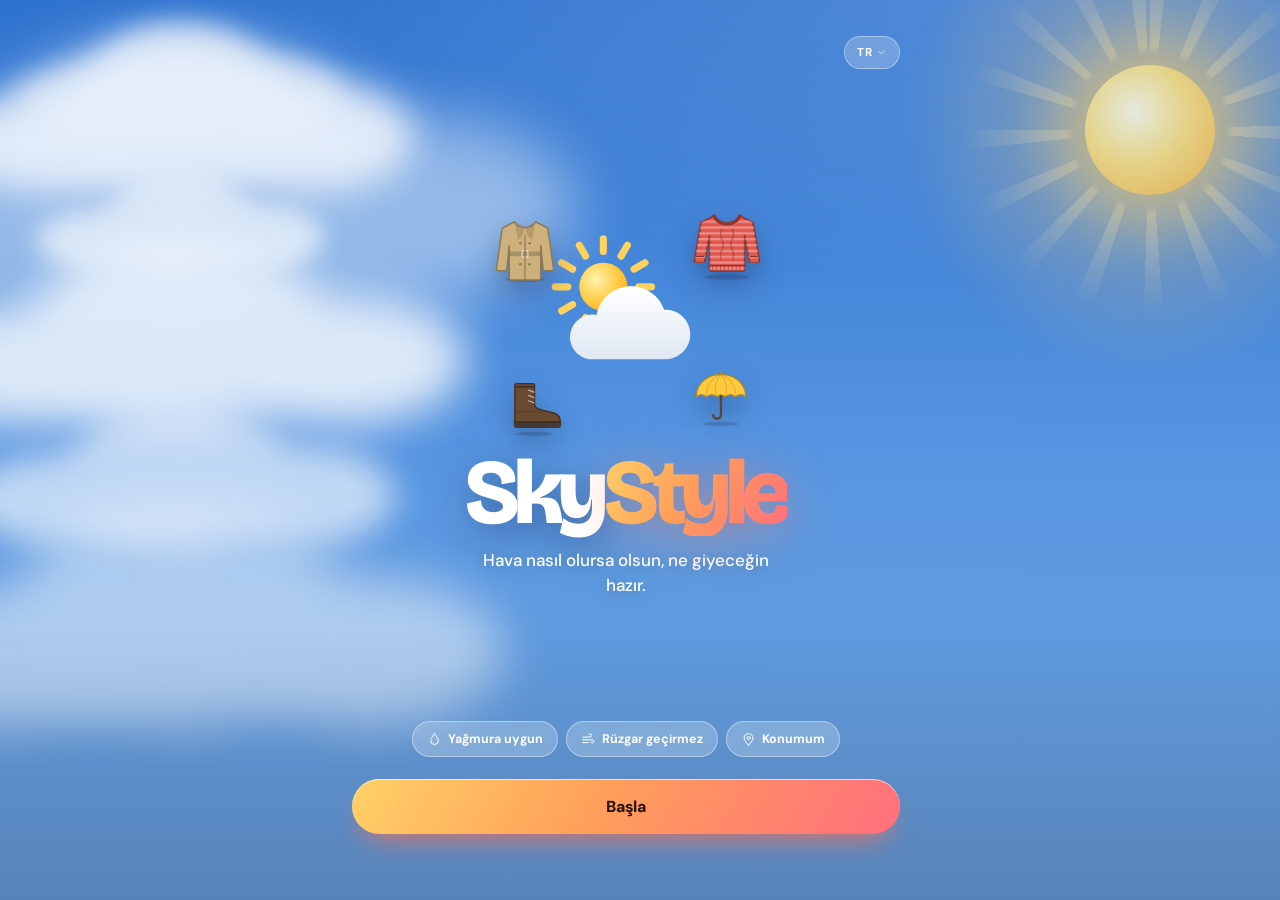
==== commit 2056411a: "Link previews: title, description and 1200x630 preview image; app icon for the browser tab and home " ====
--- a/Creative Cloud Files/giysem/index.html
+++ b/Creative Cloud Files/giysem/index.html
@@ -4,8 +4,27 @@
   <meta charset="UTF-8" />
   <meta name="viewport" content="width=device-width, initial-scale=1.0, viewport-fit=cover" />
   <meta name="theme-color" content="#2a5fa8" />
-  <title>SkyStyle</title>
-  <link rel="icon" href="data:image/svg+xml,<svg xmlns=%22http://www.w3.org/2000/svg%22 viewBox=%220 0 100 100%22><text y=%22.9em%22 font-size=%2290%22>🧥</text></svg>" />
+  <title>SkyStyle · Hava nasıl olursa olsun, ne giyeceğin hazır</title>
+  <meta name="description" content="Şehrinin havasına göre her gün kombin önerisi. Kendi dolabınla çalışır, seni tanıdıkça daha iyi önerir." />
+  <!-- Link previews (WhatsApp, iMessage, Instagram, X, LinkedIn) -->
+  <meta property="og:type" content="website" />
+  <meta property="og:site_name" content="SkyStyle" />
+  <meta property="og:url" content="https://skystyle.pages.dev/" />
+  <meta property="og:title" content="SkyStyle · Hava nasıl olursa olsun, ne giyeceğin hazır" />
+  <meta property="og:description" content="Şehrinin havasına göre her gün kombin önerisi. Kendi dolabınla çalışır, seni tanıdıkça daha iyi önerir." />
+  <meta property="og:image" content="https://skystyle.pages.dev/og-image.jpg" />
+  <meta property="og:image:width" content="1200" />
+  <meta property="og:image:height" content="630" />
+  <meta property="og:image:alt" content="SkyStyle: hava durumuna göre kombin önerisi" />
+  <meta property="og:locale" content="tr_TR" />
+  <meta name="twitter:card" content="summary_large_image" />
+  <meta name="twitter:title" content="SkyStyle · Hava nasıl olursa olsun, ne giyeceğin hazır" />
+  <meta name="twitter:description" content="Şehrinin havasına göre her gün kombin önerisi. Kendi dolabınla çalışır, seni tanıdıkça daha iyi önerir." />
+  <meta name="twitter:image" content="https://skystyle.pages.dev/og-image.jpg" />
+  <!-- Icons: browser tab and "Add to Home Screen" -->
+  <link rel="icon" type="image/png" href="favicon.png" />
+  <link rel="apple-touch-icon" href="apple-touch-icon.png" />
+  <meta name="apple-mobile-web-app-title" content="SkyStyle" />
   <link rel="stylesheet" href="styles.css" />
 </head>
 <body>
--- a/Creative Cloud Files/giysem/styles.css
+++ b/Creative Cloud Files/giysem/styles.css
@@ -300,6 +300,26 @@
   transition: background 0.2s ease, transform 0.2s var(--spring);
 }
 .lang-menu-btn:hover { background: rgba(255, 255, 255, 0.32); }
+.sound-btn { width: 36px; height: 36px; display: inline-flex; align-items: center; justify-content: center; border-radius: 50%;
+  border: 1px solid rgba(255, 255, 255, 0.38); background: rgba(255, 255, 255, 0.2); color: var(--on-sky, #fff); cursor: pointer;
+  -webkit-backdrop-filter: blur(12px); backdrop-filter: blur(12px); transition: background 0.2s ease, transform 0.25s var(--spring); flex-shrink: 0; }
+.sound-btn:hover { background: rgba(255, 255, 255, 0.32); }
+.sound-btn:active { transform: scale(0.9); }
+.sound-btn svg { width: 18px; height: 18px; }
+.sound-btn:not(.on) { opacity: 0.75; }
+.sound-menu { position: relative; }
+.sound-panel { position: absolute; top: calc(100% + 8px); right: 0; z-index: 40; width: 230px; padding: 14px;
+  background: var(--glass-strong); -webkit-backdrop-filter: blur(20px); backdrop-filter: blur(20px);
+  border: 1px solid var(--glass-border); border-radius: 18px; box-shadow: var(--shadow); color: var(--ink);
+  animation: popIn 0.3s var(--spring) both; transform-origin: top right; }
+[dir="rtl"] .sound-panel { right: auto; left: 0; transform-origin: top left; }
+.sound-panel-title { font-family: var(--display); font-weight: 800; font-size: 14px; margin-bottom: 10px; }
+.sound-row { display: flex; flex-direction: column; gap: 6px; font-size: 12.5px; font-weight: 700; color: var(--ink-soft); margin-bottom: 12px; }
+.sound-row input[type="range"] { width: 100%; accent-color: #ff8a4c; cursor: pointer; }
+.sound-panel.muted .sound-row { opacity: 0.45; }
+.sound-mute { display: flex; align-items: center; justify-content: center; gap: 8px; width: 100%; padding: 9px 12px; border-radius: 999px;
+  border: 1px solid var(--card-border); background: var(--card); color: var(--ink); font-size: 13px; font-weight: 700; cursor: pointer; }
+.sound-mute svg { width: 16px; height: 16px; }
 .lang-menu-btn svg { width: 11px; height: 11px; transform: rotate(90deg); transition: transform 0.25s ease; flex-shrink: 0; }
 .lang-menu-btn.open svg { transform: rotate(-90deg); }
 .lang-menu-btn:active { transform: scale(0.94); }
@@ -328,6 +348,7 @@
 .lang-menu-item.active { background: var(--ink); color: #fff; }
 .lang-menu-item .lang-code { font-size: 10px; font-weight: 700; color: var(--ink-faint); letter-spacing: 0.04em; }
 .lang-menu-item.active .lang-code { color: rgba(255,255,255,0.7); }
+[dir="rtl"] .swap-btn { right: auto; left: 10px; }
 [dir="rtl"] .lang-menu-list { right: auto; left: 0; transform-origin: top left; }
 
 /* ---------- City ---------- */
@@ -417,15 +438,28 @@
 .hero-glyph .wglyph { animation: bob 6s ease-in-out infinite; }
 
 .hero-landmark {
-  position: absolute; left: -18px; right: -18px; bottom: 0;
-  height: 70px; color: #fff; opacity: 0.4; pointer-events: none;
-  -webkit-mask-image: linear-gradient(to right, transparent, #000 25%, #000 75%, transparent);
-          mask-image: linear-gradient(to right, transparent, #000 25%, #000 75%, transparent);
-  animation: landmark-in 1.2s var(--ease-out) both 0.3s;
-}
-.hero-landmark svg { width: 100%; height: 100%; display: block; }
-.hero-landmark svg path { stroke-dasharray: 400; stroke-dashoffset: 400; animation: draw 2.4s var(--ease-out) forwards 0.4s; }
-@keyframes landmark-in { from { opacity: 0; transform: translateY(16px); } to { opacity: 0.4; transform: none; } }
+  position: relative;
+  margin: 18px -18px -34px;
+  pointer-events: none;
+  -webkit-mask-image: linear-gradient(to right, transparent, #000 12%, #000 88%, transparent), linear-gradient(to bottom, #000 75%, transparent);
+  -webkit-mask-composite: source-in;
+          mask-image: linear-gradient(to right, transparent, #000 12%, #000 88%, transparent), linear-gradient(to bottom, #000 75%, transparent);
+          mask-composite: intersect;
+}
+.hero-landmark > svg { width: 100%; height: auto; display: block; overflow: visible; }
+.lm-back { fill: rgba(255, 255, 255, 0.2); }
+.lm-win { fill: #ffd76b; opacity: 0; transition: opacity 1.5s ease; }
+:root[data-daytime="night"] .lm-win { opacity: 0.85; animation: twinkle 4s ease-in-out infinite; }
+.lm-front path, .lm-front text { fill: rgba(255, 255, 255, 0.92); }
+.lm-front .lm-stroke { fill: none; stroke: rgba(255, 255, 255, 0.92); stroke-linecap: round; stroke-linejoin: round; }
+.lm-text { font-family: var(--display); font-weight: 800; letter-spacing: 0.04em; }
+:root[data-daytime="night"] .lm-front path, :root[data-daytime="night"] .lm-front text { fill: rgba(225, 232, 255, 0.82); }
+:root[data-daytime="night"] .lm-front .lm-stroke { fill: none; stroke: rgba(225, 232, 255, 0.82); }
+.lm-front { filter: drop-shadow(0 6px 16px rgba(8, 20, 60, 0.25)); }
+.lm-back-wrap { animation: fadeIn 1.4s ease both 0.2s; }
+.lm-front > * { animation: lm-rise 1.1s var(--spring) both 0.35s; transform-box: fill-box; }
+@keyframes lm-rise { from { opacity: 0; transform: translateY(26px); } to { opacity: 1; transform: none; } }
+@keyframes fadeIn { from { opacity: 0; } to { opacity: 1; } }
 @keyframes draw { to { stroke-dashoffset: 0; } }
 
 /* Day curve */
@@ -513,13 +547,14 @@
 /* Outfit look cards */
 .look-grid { display: grid; grid-template-columns: repeat(2, 1fr); gap: 12px; margin-bottom: 16px; }
 .look-card {
+  position: relative;
   border-radius: var(--radius-lg);
   overflow: hidden;
   display: flex; flex-direction: column;
   transition: transform 0.35s var(--spring), box-shadow 0.35s ease;
 }
-.look-card:first-child { grid-column: 1 / -1; flex-direction: row; align-items: center; }
-.look-card:first-child .look-art { width: 42%; flex-shrink: 0; height: 150px; }
+.look-card.lead { grid-column: 1 / -1; flex-direction: row; align-items: center; }
+.look-card.lead .look-art { width: 42%; flex-shrink: 0; height: 150px; }
 .look-art {
   position: relative;
   height: 128px;
@@ -535,7 +570,7 @@
   transition: transform 0.4s var(--spring);
 }
 .look-body { padding: 4px 16px 16px; }
-.look-card:first-child .look-body { padding: 16px 18px 16px 4px; }
+.look-card.lead .look-body { padding: 16px 18px 16px 4px; }
 .look-slot {
   font-size: 10.5px; text-transform: uppercase; letter-spacing: 0.1em;
   color: var(--band-color, var(--ink-faint)); font-weight: 800;
@@ -547,7 +582,7 @@
   font-size: 17px; font-weight: 700; letter-spacing: -0.015em; line-height: 1.2;
   color: var(--ink); margin-bottom: 6px;
 }
-.look-card:first-child .look-item { font-size: 21px; }
+.look-card.lead .look-item { font-size: 21px; }
 .look-reason { font-size: 12.5px; color: var(--ink-soft); line-height: 1.45; }
 .look-card.is-mine { box-shadow: var(--glass-shadow), 0 0 0 2px rgba(255, 159, 90, 0.8); }
 .wardrobe-tag {
@@ -557,6 +592,195 @@
   padding: 2px 8px 2px 6px; border-radius: 999px;
 }
 .wardrobe-tag svg { width: 11px; height: 11px; }
+
+/* Outfit section: figure + list of pieces */
+.outfit-layout { display: grid; grid-template-columns: 1fr; gap: 14px; margin-bottom: 16px; }
+.pieces-card { border-radius: var(--radius-lg); padding: 4px 6px; }
+.piece-row { position: relative; display: grid; grid-template-columns: 72px 1fr auto; align-items: center; gap: 14px; padding: 12px 10px; border-bottom: 1px solid var(--card-border); }
+.piece-row:last-child { border-bottom: none; }
+.piece-row.is-mine::before { content: ''; position: absolute; left: 0; top: 14px; bottom: 14px; width: 3px; border-radius: 3px; background: var(--sunset); }
+.piece-art { width: 72px; height: 72px; border-radius: 20px; display: flex; align-items: center; justify-content: center; background: radial-gradient(circle at 50% 60%, var(--band-soft, #eef2fb) 0%, rgba(255,255,255,0.4) 75%); }
+.piece-art .garment { width: 62px; height: 62px; filter: drop-shadow(0 6px 8px rgba(10,20,50,0.18)); animation: float 6s ease-in-out infinite; animation-delay: var(--float-delay, 0s); transition: transform 0.4s var(--spring); }
+.piece-body { min-width: 0; }
+.piece-body .look-item { font-size: 17px; margin-bottom: 3px; }
+.piece-body .look-reason { font-size: 12.5px; }
+.piece-row .swap-btn { position: static; align-self: center; }
+.piece-row.swapped .garment { animation: swap-in 0.7s var(--spring) both, float 6s ease-in-out infinite; animation-delay: calc(var(--stag, 0) * 70ms), calc(var(--stag, 0) * 70ms + 0.7s); }
+.piece-row.swapped .piece-body { animation: fadeSlideIn 0.5s var(--ease-out) both; animation-delay: calc(var(--stag, 0) * 70ms + 40ms); }
+@media (hover: hover) {
+  .piece-row:hover .garment { transform: scale(1.12) rotate(-4deg); }
+}
+@media (min-width: 860px) {
+  .outfit-layout { grid-template-columns: minmax(260px, 0.75fr) 1.5fr; gap: 18px; align-items: stretch; }
+  .board-col { position: relative; }
+  .board-col .board-card { position: sticky; top: 24px; }
+  .piece-row { grid-template-columns: 84px 1fr auto; padding: 14px 14px; }
+  .piece-art { width: 84px; height: 84px; }
+  .piece-art .garment { width: 72px; height: 72px; }
+}
+@media (max-width: 420px) {
+  .piece-row { grid-template-columns: 60px 1fr auto; gap: 10px; padding: 10px 6px; }
+  .piece-art { width: 60px; height: 60px; border-radius: 16px; }
+  .piece-art .garment { width: 52px; height: 52px; }
+  .piece-body .look-item { font-size: 15.5px; }
+}
+
+/* Outfit figure */
+.board-card { padding: 14px 12px 6px; align-items: center; justify-content: flex-start; }
+.board-title { align-self: flex-start; padding-left: 4px; }
+.board { position: relative; display: flex; justify-content: center; align-items: center; flex: 1; width: 100%; padding: 6px 0 12px; }
+.board .figure { width: 100%; max-width: 260px; height: auto; display: block; overflow: visible; filter: drop-shadow(0 10px 14px rgba(10, 20, 50, 0.18)); animation: float 7s ease-in-out infinite; }
+
+/* Editor: photo -> drawing, style picker */
+.photo-arrow svg { width: 18px; height: 18px; color: var(--ink-faint); }
+.art-preview { width: 92px; height: 92px; flex-shrink: 0; border-radius: 20px; background: radial-gradient(circle at 50% 55%, #eef2fb, #fff 75%); border: 1.5px solid var(--card-border); display: flex; align-items: center; justify-content: center; transition: transform 0.4s var(--spring); }
+.art-preview .garment { width: 86%; height: 86%; }
+.art-preview.is-loading { animation: pulse 1.2s ease-in-out infinite; }
+.photo-tip { margin-top: 10px; font-size: 12.5px; line-height: 1.45; color: var(--ink-soft); background: var(--brand-soft); border-radius: 12px; padding: 9px 12px; }
+.photo-badge { position: absolute; right: 8px; bottom: 8px; width: 34px !important; height: 34px !important; border-radius: 50%; object-fit: cover; border: 2.5px solid #fff; box-shadow: 0 3px 8px rgba(0,0,0,0.25); }
+.style-row { display: flex; gap: 8px; overflow-x: auto; padding: 2px 2px 6px; scrollbar-width: none; }
+.style-row::-webkit-scrollbar { display: none; }
+.style-opt { flex-shrink: 0; width: 64px; height: 64px; border-radius: 16px; border: 1.5px solid var(--card-border); background: var(--card); padding: 4px; cursor: pointer; transition: transform 0.3s var(--spring), border-color 0.2s ease; }
+.style-opt .garment { width: 100%; height: 100%; }
+.style-opt:hover { transform: translateY(-2px); }
+.style-opt.active { border-color: var(--ink); box-shadow: 0 0 0 2px var(--ink) inset; }
+.pattern-row { margin-bottom: 0; flex-wrap: wrap; overflow: visible; }
+.sheet .chip { background: rgba(20, 26, 46, 0.06); border-color: transparent; color: var(--ink-soft); -webkit-backdrop-filter: none; backdrop-filter: none; }
+.sheet .chip.active { background: var(--ink); color: #fff; }
+.swatch-photo { display: flex; align-items: center; justify-content: center; }
+.swatch-photo svg { width: 14px; height: 14px; color: #fff; filter: drop-shadow(0 1px 2px rgba(0,0,0,0.6)); }
+
+/* Swap a piece */
+.section-actions { display: flex; align-items: center; gap: 8px; flex-shrink: 0; }
+.reset-chip {
+  border: none;
+  background: rgba(255, 255, 255, 0.92);
+  box-shadow: 0 8px 18px -8px rgba(0,0,0,0.45);
+  color: var(--ink); font-size: 12px; font-weight: 700;
+  padding: 7px 12px; border-radius: 999px; cursor: pointer;
+  animation: popIn 0.5s var(--spring) both;
+  transition: background 0.2s ease, transform 0.25s var(--spring);
+}
+.reset-chip:hover { background: #fff; }
+/* "Only my wardrobe" switch and its tips */
+.section-actions { flex-wrap: wrap; justify-content: flex-end; }
+.mine-toggle {
+  display: inline-flex; align-items: center; gap: 6px;
+  border: 1px solid rgba(255, 255, 255, 0.45);
+  background: rgba(255, 255, 255, 0.16); color: var(--on-sky, #fff);
+  -webkit-backdrop-filter: blur(10px); backdrop-filter: blur(10px);
+  font-size: 12px; font-weight: 700; padding: 7px 12px 7px 10px; border-radius: 999px; cursor: pointer;
+  transition: background 0.2s ease, color 0.2s ease, transform 0.25s var(--spring);
+}
+.mine-toggle svg { width: 13px; height: 13px; }
+.mine-toggle.on { background: var(--sunset); border-color: transparent; color: #fff; box-shadow: 0 8px 18px -8px rgba(255, 120, 60, 0.7); }
+.mine-toggle:active { transform: scale(0.94); }
+.mine-tips { padding: 14px 12px 12px; }
+.mine-tips ul { margin: 6px 0 0; padding-left: 18px; display: grid; gap: 6px; }
+.mine-tips li { font-size: 13px; line-height: 1.45; color: var(--ink); }
+.mine-tips-text { font-size: 13px; color: var(--ink-soft); line-height: 1.45; }
+/* Outfit feedback: "I'm wearing this", "how was it?", "last time you were cold" */
+.wear-row { display: flex; align-items: center; justify-content: space-between; gap: 10px; padding: 14px 10px 12px; }
+.mine-tips + .wear-row { border-top: 1px solid var(--card-border); }
+.wear-btn {
+  display: inline-flex; align-items: center; justify-content: center; gap: 8px; width: 100%;
+  border: none; border-radius: 999px; padding: 12px 18px; cursor: pointer;
+  background: var(--sunset); color: #3b1d10; font-family: var(--display); font-weight: 800; font-size: 15px;
+  box-shadow: 0 10px 22px -12px rgba(255, 120, 60, 0.8); transition: transform 0.25s var(--spring);
+}
+.wear-btn svg { width: 18px; height: 18px; }
+.wear-btn:active { transform: scale(0.96); }
+.wear-done { display: inline-flex; align-items: center; gap: 8px; font-size: 13.5px; font-weight: 600; color: var(--ink); line-height: 1.4; }
+.wear-done svg { width: 18px; height: 18px; flex-shrink: 0; color: #2f9e6e; }
+.wear-undo { border: none; background: none; color: var(--ink-soft); font-size: 13px; font-weight: 700; text-decoration: underline; cursor: pointer; flex-shrink: 0; }
+.memory-note { display: flex; gap: 10px; align-items: flex-start; margin: 8px 6px 4px; padding: 12px 14px; border-radius: 16px;
+  background: linear-gradient(120deg, rgba(255, 209, 102, 0.25), rgba(255, 111, 125, 0.18)); color: var(--ink); font-size: 13.5px; line-height: 1.45; font-weight: 600; }
+.memory-note svg { width: 18px; height: 18px; flex-shrink: 0; color: #e8742f; margin-top: 1px; }
+.fb-card { border-radius: var(--radius-lg); padding: 18px; margin-bottom: 16px; }
+.fb-q { font-family: var(--display); font-weight: 700; font-size: 17px; line-height: 1.35; color: var(--ink); margin-bottom: 14px; }
+.fb-opts { display: grid; grid-template-columns: repeat(3, 1fr); gap: 8px; }
+.fb-opt { display: flex; flex-direction: column; align-items: center; gap: 6px; padding: 12px 6px; border-radius: 16px; border: 1.5px solid var(--card-border);
+  background: var(--card); color: var(--ink); font-size: 13px; font-weight: 700; cursor: pointer; transition: transform 0.25s var(--spring), background 0.2s ease; }
+.fb-opt:hover { background: #fff; }
+.fb-opt:active { transform: scale(0.95); }
+.fb-emoji { font-size: 24px; line-height: 1; }
+.fb-skip { display: block; margin: 12px auto 0; border: none; background: none; color: var(--ink-soft); font-size: 12.5px; font-weight: 600; text-decoration: underline; cursor: pointer; }
+.learn-block { margin-top: 14px; padding-top: 12px; border-top: 1px solid var(--card-border); }
+.learn-text { margin-bottom: 8px; }
+.learn-reset { border: none; background: none; padding: 0; color: var(--ink-soft); font-size: 12.5px; font-weight: 700; text-decoration: underline; cursor: pointer; }
+/* "Not feeling it? Change it": dice, quick options and a typed request.
+   Kept light: one calm button, a tidy 4x2 grid, a single-line input. */
+.adjust { padding: 0 10px 12px; }
+.adjust-toggle { display: flex; align-items: center; justify-content: center; gap: 6px; width: 100%; border: none; background: none; padding: 4px 0;
+  color: var(--ink-soft); font-size: 13px; font-weight: 600; cursor: pointer; }
+.adjust-toggle span { text-decoration: underline; text-underline-offset: 3px; }
+.adjust.open { margin-top: 2px; padding: 12px 10px 12px; border-top: 1px solid var(--card-border); }
+.adjust-head { display: flex; align-items: center; gap: 8px; margin-bottom: 10px; }
+.dice-btn { flex: 1; display: inline-flex; align-items: center; justify-content: center; gap: 7px; padding: 9px 14px; border-radius: 999px; cursor: pointer;
+  border: 1.5px solid var(--card-border); background: var(--card); color: var(--ink); font-weight: 700; font-size: 14px; transition: transform 0.25s var(--spring), background 0.2s ease; }
+.dice-btn:hover { background: #fff; }
+.dice-btn .dice { font-size: 16px; display: inline-block; transition: transform 0.5s var(--spring); }
+.dice-btn:active { transform: scale(0.97); }
+.dice-btn:active .dice { transform: rotate(180deg); }
+.adjust-close { width: 34px; height: 34px; flex-shrink: 0; border-radius: 50%; border: none; background: rgba(20, 26, 46, 0.06); color: var(--ink-soft); font-size: 13px; cursor: pointer; }
+.adjust-grid { display: grid; grid-template-columns: repeat(4, 1fr); gap: 6px; margin-bottom: 10px; }
+.adjust-tile { display: flex; flex-direction: column; align-items: center; justify-content: center; gap: 3px; min-width: 0; padding: 8px 2px 7px; border-radius: 12px;
+  border: 1px solid transparent; background: rgba(20, 26, 46, 0.05); color: var(--ink-soft); cursor: pointer; transition: transform 0.2s var(--spring), background 0.2s ease; }
+.adjust-tile:active { transform: scale(0.95); }
+.adjust-tile .tile-emoji { font-size: 17px; line-height: 1; }
+.adjust-tile .tile-label { font-size: 11.5px; font-weight: 700; line-height: 1.2; max-width: 100%; overflow: hidden; text-overflow: ellipsis; white-space: nowrap; }
+.adjust-tile.active { background: var(--ink); color: #fff; }
+.adjust-ask { display: flex; align-items: center; gap: 4px; padding: 3px 3px 3px 12px; border-radius: 999px; background: rgba(20, 26, 46, 0.05); }
+.adjust-ask input { flex: 1; min-width: 0; border: none; background: none; outline: none; font: inherit; font-size: 13.5px; color: var(--ink); padding: 7px 0; }
+.adjust-ask input::placeholder { color: var(--ink-soft); opacity: 0.8; }
+.adjust-ask:focus-within { box-shadow: 0 0 0 2px rgba(20, 26, 46, 0.12); }
+.adjust-send { width: 32px; height: 32px; flex-shrink: 0; display: flex; align-items: center; justify-content: center; border: none; border-radius: 50%;
+  background: var(--sunset); color: #3b1d10; cursor: pointer; }
+.adjust-send svg { width: 16px; height: 16px; }
+[dir="rtl"] .adjust-send svg { transform: scaleX(-1); }
+.adjust-send:disabled, .adjust-ask input:disabled { opacity: 0.6; }
+.adjust-reply { display: flex; gap: 8px; align-items: flex-start; margin-top: 8px; font-size: 13px; line-height: 1.45; color: var(--ink); font-weight: 600; }
+.adjust-reply svg { width: 15px; height: 15px; flex-shrink: 0; color: #e8742f; margin-top: 2px; }
+.swap-suggest { padding: 7px; }
+.swap-suggest svg { width: 15px; height: 15px; }
+.reset-chip:active { transform: scale(0.94); }
+.swap-btn {
+  position: absolute; top: 10px; right: 10px; z-index: 2;
+  display: inline-flex; align-items: center; gap: 5px;
+  padding: 6px 10px 6px 8px; border-radius: 999px;
+  border: 1px solid rgba(20, 26, 46, 0.08);
+  background: rgba(255, 255, 255, 0.92);
+  box-shadow: 0 6px 14px -6px rgba(10, 20, 50, 0.45);
+  color: var(--ink); font-size: 11.5px; font-weight: 800; cursor: pointer;
+  font-variant-numeric: tabular-nums;
+  transition: transform 0.3s var(--spring), background 0.2s ease, color 0.2s ease;
+}
+.swap-btn svg { width: 15px; height: 15px; transition: transform 0.45s var(--spring); }
+.swap-btn:hover { background: var(--ink); color: #fff; }
+.swap-btn:hover svg { transform: rotate(180deg); }
+.swap-btn:active { transform: scale(0.9); }
+.look-card.swapped .garment { animation: swap-in 0.7s var(--spring), float 5.5s ease-in-out infinite 0.7s; }
+.look-card.swapped .look-body { animation: fadeSlideIn 0.5s var(--ease-out) both; }
+.look-card.swapped { animation: swap-glow 1s ease-out; }
+@keyframes swap-in {
+  0% { transform: rotateY(90deg) scale(0.6); opacity: 0; }
+  100% { transform: none; opacity: 1; }
+}
+@keyframes swap-glow {
+  0% { box-shadow: var(--glass-shadow), 0 0 0 0 rgba(255, 159, 90, 0.9); }
+  100% { box-shadow: var(--glass-shadow), 0 0 0 14px rgba(255, 159, 90, 0); }
+}
+
+/* In-place updates (swap, gender) shouldn't replay the whole entrance show */
+.quiet .fade-slide, .quiet .pop-in, .quiet .rise-in,
+.quiet .look-card:not(.swapped), .quiet .seg-thumb, .quiet .lm-back-wrap, .quiet .lm-front > *,
+.quiet .daypart-dot, .quiet .reset-chip { animation: none; opacity: 1; filter: none; }
+.quiet .fade-slide, .quiet .pop-in, .quiet .rise-in:not(.swapped) { transform: none; }
+.quiet .look-card.swapped { opacity: 1; filter: none; transform: none; }
+.quiet .daypart-dot { transform: translateX(-50%) scale(1); }
+.quiet .draw-line { animation: none; stroke-dashoffset: 0; }
+.quiet .range-fill { animation: none; transform: none; }
+.quiet .profile-avatar-lg, .quiet .title-word, .quiet .orbit, .quiet .onboard-chip, .quiet .wardrobe-card, .quiet .add-card { animation: none; opacity: 1; transform: none; filter: none; }
 
 /* Tip */
 .tip-card {
@@ -678,6 +902,9 @@
   box-shadow: var(--shadow-sm);
 }
 .search-wrap { position: relative; }
+.search-wrap .field-input { padding-left: 44px; }
+[dir="rtl"] .search-wrap .field-input { padding-left: 15px; padding-right: 44px; }
+[dir="rtl"] .search-wrap svg { left: auto; right: 16px; }
 .search-wrap svg { position: absolute; left: 16px; top: 50%; transform: translateY(-50%); width: 17px; height: 17px; color: var(--ink-soft); z-index: 1; }
 
 .chip-row { display: flex; gap: 8px; overflow-x: auto; margin-bottom: 18px; padding: 2px 2px 4px; scrollbar-width: none; }
@@ -862,6 +1089,20 @@
 .city-result:hover, .city-result:active { background: var(--brand-soft); transform: translateX(4px); }
 .city-result .sub { display: block; font-size: 12px; font-weight: 500; color: var(--ink-faint); margin-top: 1px; }
 .sheet-msg { font-size: 13px; color: var(--ink-faint); margin-top: 10px; }
+.recent-head { display: flex; align-items: center; justify-content: space-between; margin: 16px 2px 4px; font-size: 11.5px; text-transform: uppercase; letter-spacing: 0.09em; color: var(--ink-faint); font-weight: 800; }
+.recent-clear { background: none; border: none; color: var(--brand-dark); font-size: 12.5px; font-weight: 700; text-transform: none; letter-spacing: 0; cursor: pointer; padding: 4px 6px; border-radius: 8px; }
+.recent-clear:hover { background: var(--brand-soft); }
+.recent-list { margin-top: 4px; }
+.recent-row { display: flex; align-items: center; gap: 4px; }
+.recent-row .city-result { flex: 1; display: flex; align-items: center; gap: 10px; }
+.city-text { display: block; }
+.recent-icon { width: 30px; height: 30px; flex-shrink: 0; border-radius: 50%; background: rgba(20, 26, 46, 0.06); display: flex; align-items: center; justify-content: center; color: var(--ink-soft); }
+.recent-icon svg { width: 15px; height: 15px; }
+.city-result.is-current .recent-icon { background: var(--ink); color: #fff; }
+.recent-remove { width: 34px; height: 34px; flex-shrink: 0; border: none; background: none; border-radius: 50%; color: var(--ink-faint); cursor: pointer; display: flex; align-items: center; justify-content: center; }
+.recent-remove:hover { background: rgba(20, 26, 46, 0.06); color: var(--ink); }
+.recent-remove svg { width: 15px; height: 15px; }
+[dir="rtl"] .city-result { text-align: right; }
 
 .editor-sheet .sheet { max-height: 90vh; overflow-y: auto; }
 .field-group { margin-bottom: 18px; }
@@ -968,8 +1209,9 @@
 @keyframes fadeSlideIn { to { opacity: 1; transform: none; } }
 .pop-in { opacity: 0; transform: scale(0.6) translateY(20px); animation: popIn 0.9s var(--spring) forwards; }
 @keyframes popIn { to { opacity: 1; transform: none; } }
-.rise-in { opacity: 0; transform: translateY(40px) scale(0.94); filter: blur(6px); animation: riseIn 0.85s var(--spring) forwards; }
-@keyframes riseIn { to { opacity: 1; transform: none; filter: blur(0); } }
+/* No blur in the entrance: animating a blur on many cards at once is slow on phones. */
+.rise-in { opacity: 0; transform: translateY(40px) scale(0.94); animation: riseIn 0.85s var(--spring) forwards; }
+@keyframes riseIn { to { opacity: 1; transform: none; } }
 .screen-enter { animation: screenFade 0.45s var(--ease-out) forwards; }
 @keyframes screenFade { from { opacity: 0.4; } to { opacity: 1; } }
 
@@ -990,7 +1232,7 @@
 @media (prefers-reduced-motion: reduce) {
   .fade-slide, .pop-in, .rise-in { opacity: 1; transform: none; filter: none; animation: none; }
   .screen-enter { animation: none; }
-  .draw-line, .hero-landmark svg path { stroke-dashoffset: 0; }
+  .draw-line { stroke-dashoffset: 0; }
   .range-fill { transform: none; }
   .daypart-dot { transform: translateX(-50%); }
   *, *::before, *::after { transition-duration: 0.001ms !important; animation-duration: 0.001ms !important; animation-iteration-count: 1 !important; }
@@ -1120,6 +1362,72 @@
 .profile-city-change { font-size: 12.5px; font-weight: 800; color: var(--brand-dark); }
 .profile-save-btn { width: 100%; margin: 6px 0 4px; }
 
+/* Profile v2 */
+.back-btn { display: inline-flex; align-items: center; gap: 4px; margin: -4px 0 6px; padding: 8px 14px 8px 10px; border-radius: 999px; border: 1px solid rgba(255,255,255,0.45); background: rgba(255,255,255,0.22); -webkit-backdrop-filter: blur(12px); backdrop-filter: blur(12px); color: #fff; font-size: 13px; font-weight: 700; cursor: pointer; transition: background 0.2s ease, transform 0.25s var(--spring); }
+.back-btn svg { width: 15px; height: 15px; transform: rotate(180deg); }
+[dir="rtl"] .back-btn svg { transform: none; }
+.back-btn:hover { background: rgba(255,255,255,0.34); }
+.back-btn:active { transform: scale(0.95); }
+.profile-avatar-lg { position: relative; overflow: visible; }
+.profile-avatar-lg > .avatar-img, .profile-avatar-lg > .avatar-art { border-radius: 50%; }
+.avatar-art { width: 70%; height: 70%; filter: drop-shadow(0 4px 6px rgba(0,0,0,0.25)); }
+.brand-mark .avatar-art { width: 74%; height: 74%; }
+.avatar-edit { position: absolute; right: -2px; bottom: -2px; width: 32px; height: 32px; border-radius: 50%; background: var(--ink); color: #fff; display: flex; align-items: center; justify-content: center; border: 3px solid rgba(255,255,255,0.9); }
+.avatar-edit svg { width: 15px; height: 15px; }
+.profile-hero-sub { display: inline-flex; align-items: center; gap: 5px; }
+.profile-hero-sub svg { width: 14px; height: 14px; }
+.avatar-picker { max-width: 560px; margin: 0 auto 16px; border-radius: var(--radius-lg); padding: 16px; text-align: center; }
+.avatar-options { display: flex; flex-wrap: wrap; gap: 12px; justify-content: center; margin: 4px 0 14px; }
+.avatar-option { width: 58px; height: 58px; border-radius: 50%; border: 3px solid transparent; padding: 0; cursor: pointer; display: flex; align-items: center; justify-content: center; box-shadow: 0 6px 14px -6px rgba(10,20,50,0.5); transition: transform 0.3s var(--spring), border-color 0.2s ease; }
+.avatar-option:hover { transform: translateY(-3px) scale(1.05); }
+.avatar-option.active { border-color: #fff; box-shadow: 0 0 0 3px var(--ink), 0 8px 18px -6px rgba(10,20,50,0.6); }
+.profile-grid { display: flex; flex-direction: column; gap: 14px; }
+/* Phone: one column in a sensible order. Desktop: two columns that stack on their own, so no gaps. */
+.profile-col { display: contents; }
+.about-card { order: 1; } .comfort-card { order: 2; } .history-card { order: 3; } .wardrobe-card { order: 4; } .cities-card { order: 5; }
+.profile-card { margin: 0; }
+.profile-card-head { display: flex; align-items: center; justify-content: space-between; margin-bottom: 12px; }
+.profile-card-head h3 { font-size: 19px; font-weight: 800; letter-spacing: -0.02em; }
+.link-btn { display: inline-flex; align-items: center; gap: 2px; background: none; border: none; color: var(--brand-dark); font-size: 13px; font-weight: 800; cursor: pointer; padding: 4px 6px; border-radius: 8px; }
+.link-btn svg { width: 14px; height: 14px; }
+.link-btn:hover { background: var(--brand-soft); }
+.profile-hint { font-size: 13px; line-height: 1.5; color: var(--ink-soft); margin-bottom: 12px; }
+.profile-empty { font-size: 14px; color: var(--ink-soft); line-height: 1.5; }
+.name-row { display: flex; gap: 8px; }
+.name-row .field-input { flex: 1; }
+.name-row .profile-save-btn { flex: none; width: auto; margin: 0; padding: 0 18px; }
+.comfort-options { display: grid; grid-template-columns: repeat(3, 1fr); gap: 8px; }
+.comfort-opt { display: flex; flex-direction: column; align-items: center; gap: 8px; padding: 14px 6px; border-radius: 16px; border: 1.5px solid var(--card-border); background: var(--card); color: var(--ink-soft); font-size: 12.5px; font-weight: 700; text-align: center; line-height: 1.25; cursor: pointer; transition: transform 0.3s var(--spring), background 0.2s ease, color 0.2s ease; }
+.comfort-opt:active { transform: scale(0.95); }
+.comfort-emoji { width: 34px; height: 34px; border-radius: 50%; background: rgba(20,26,46,0.06); display: flex; align-items: center; justify-content: center; }
+.comfort-emoji svg { width: 20px; height: 20px; }
+.comfort-opt[data-comfort="cold"] .comfort-emoji { color: var(--band-soguk); }
+.comfort-opt[data-comfort="warm"] .comfort-emoji { color: var(--band-sicak); }
+.comfort-opt.active { background: var(--ink); color: #fff; border-color: var(--ink); }
+.comfort-opt.active .comfort-emoji { background: rgba(255,255,255,0.15); color: #fff; }
+.stat-big { font-size: 14px; color: var(--ink-soft); margin-bottom: 12px; }
+.stat-big b { font-family: var(--display); font-size: 34px; font-weight: 800; color: var(--ink); letter-spacing: -0.03em; margin-right: 4px; }
+.cat-bars { display: flex; flex-direction: column; gap: 7px; }
+.cat-bar { display: grid; grid-template-columns: 22px 82px 1fr 22px; align-items: center; gap: 8px; font-size: 12.5px; color: var(--ink-soft); font-weight: 600; }
+.cat-bar-icon svg { width: 18px; height: 18px; color: var(--ink-soft); }
+.cat-bar-track { height: 8px; border-radius: 999px; background: rgba(20,26,46,0.07); overflow: hidden; }
+.cat-bar-fill { display: block; height: 100%; border-radius: 999px; background: var(--sunset); }
+.cat-bar-n { text-align: right; font-weight: 800; color: var(--ink); }
+.palette-label { margin-top: 16px; }
+.palette-strip { display: flex; height: 26px; border-radius: 999px; overflow: hidden; box-shadow: inset 0 0 0 1px rgba(0,0,0,0.08); }
+.palette-strip span { flex: 1; }
+.recent-chips { display: flex; flex-wrap: wrap; gap: 8px; margin-top: 12px; }
+.recent-chip { display: inline-flex; align-items: center; gap: 6px; }
+.panel .recent-chip { background: rgba(20,26,46,0.06); color: var(--ink); }
+.recent-chip svg { width: 13px; height: 13px; opacity: 0.6; }
+.profile-reset { margin: 18px 0 6px; }
+.profile-reset button { color: #fff; text-shadow: var(--sky-text-shadow); opacity: 0.85; }
+@media (min-width: 860px) {
+  .profile-grid { flex-direction: row; align-items: flex-start; max-width: 980px; margin: 0 auto; }
+  .profile-col { display: flex; flex-direction: column; gap: 14px; flex: 1 1 0; min-width: 0; }
+  .profile-hero { padding-top: 0; }
+}
+
 /* Toast */
 .toast {
   position: fixed; left: 50%; bottom: 104px;
@@ -1168,15 +1476,91 @@
   .hero { min-height: 340px; }
   .hero-glyph { width: 180px; }
   .look-grid { grid-template-columns: repeat(3, 1fr); gap: 16px; }
-  .look-card:first-child { grid-column: span 2; }
+  .look-card.lead { grid-column: span 2; }
   .wardrobe-grid { grid-template-columns: repeat(3, 1fr); gap: 16px; }
   .week-row { grid-template-columns: 48px 64px 1fr 80px; padding: 14px 18px; }
   .week-glyph { width: 60px; }
   .week-piece .garment { width: 74px; height: 74px; }
-  .panel { max-width: 640px; margin: 0 auto; }
   .toast { bottom: 40px; }
 }
 @media (min-width: 1180px) {
   .wardrobe-grid { grid-template-columns: repeat(4, 1fr); }
   .look-grid { grid-template-columns: repeat(4, 1fr); }
 }
+
+/* ---------- Playful motion: board bump, dice spin, confetti ---------- */
+.board.bump .figure { animation: board-bump 0.6s var(--spring), float 7s ease-in-out infinite 0.6s; }
+@keyframes board-bump { 0% { transform: scale(0.94) translateY(6px); } 60% { transform: scale(1.02) translateY(-3px); } 100% { transform: none; } }
+.dice-btn.spin .dice { animation: dice-spin 0.6s var(--spring); }
+@keyframes dice-spin { 0% { transform: rotate(0) scale(1); } 40% { transform: rotate(200deg) scale(1.25); } 100% { transform: rotate(360deg) scale(1); } }
+.wear-row { position: relative; }
+.confetti { position: absolute; left: 50%; top: 50%; width: 0; height: 0; pointer-events: none; }
+.confetti i { position: absolute; left: -4px; top: -3px; width: 8px; height: 6px; border-radius: 2px; background: var(--c); opacity: 0;
+  animation: confetti-burst 0.9s cubic-bezier(0.15, 0.7, 0.3, 1) forwards; }
+@keyframes confetti-burst {
+  0% { opacity: 1; transform: rotate(var(--a)) translateX(0) rotate(0); }
+  70% { opacity: 1; }
+  100% { opacity: 0; transform: rotate(var(--a)) translateX(var(--d)) translateY(14px) rotate(var(--r)); }
+}
+.adjust-tile.active .tile-emoji { animation: tile-pop 0.35s var(--spring); }
+@keyframes tile-pop { 0% { transform: scale(0.7); } 60% { transform: scale(1.2); } 100% { transform: none; } }
+@media (prefers-reduced-motion: reduce) {
+  .board.bump .figure, .dice-btn.spin .dice, .adjust-tile.active .tile-emoji { animation: none; }
+  .confetti { display: none; }
+}
+
+/* ---------- Performance ----------
+   The cards are 74-92% opaque, so a heavy backdrop blur adds little to the
+   look but costs a lot: every frame anything moves behind a card (clouds,
+   rain, the sun), each card re-blurs it. Keep the glass, at a lighter cost. */
+.glass { -webkit-backdrop-filter: blur(12px); backdrop-filter: blur(12px); }
+.bottom-nav { -webkit-backdrop-filter: blur(12px); backdrop-filter: blur(12px); }
+.onboard-profile, .onboard-location { -webkit-backdrop-filter: blur(12px); backdrop-filter: blur(12px); }
+/* Thumbnails stay still (many of them floating at once kept the page busy);
+   the main figure still floats, without a per-frame drop shadow. */
+.piece-art .garment, .piece-row.swapped .garment { animation: none; filter: none; }
+.piece-row.swapped .garment { animation: swap-in 0.7s var(--spring) both; animation-delay: calc(var(--stag, 0) * 70ms); }
+.week-piece .garment { animation: none; }
+.board .figure, .board.bump .figure { filter: none; }
+.board.bump .figure { animation: board-bump 0.6s var(--spring), float 7s ease-in-out infinite 0.6s; }
+
+/* Worn outfit pieces: question card, "other outfit" row, profile history */
+.worn-pieces { display: flex; flex-wrap: wrap; gap: 6px; }
+.worn-piece { display: inline-flex; align-items: center; gap: 6px; }
+.worn-piece .garment { width: 34px; height: 34px; padding: 3px; border-radius: 10px; background: rgba(255,255,255,0.55); box-shadow: inset 0 0 0 1px var(--card-border); animation: none; filter: none; }
+.worn-pieces.named { gap: 6px 8px; margin: -4px 0 14px; }
+.worn-pieces.named .worn-piece { padding: 3px 10px 3px 3px; border-radius: 12px; background: rgba(255,255,255,0.45); }
+.worn-pieces.named .garment { width: 30px; height: 30px; background: none; box-shadow: none; }
+.worn-name { font-size: 12.5px; font-weight: 600; color: var(--ink); line-height: 1.25; }
+.wear-row.is-other { flex-wrap: wrap; }
+.wear-other { display: flex; flex-direction: column; gap: 6px; min-width: 0; flex: 1 1 200px; }
+.wear-other-text { font-size: 13px; font-weight: 600; color: var(--ink-soft); }
+.hist-list { list-style: none; margin: 0; padding: 0; display: flex; flex-direction: column; }
+.hist-row { padding: 12px 0; border-top: 1px solid var(--card-border); display: flex; flex-direction: column; gap: 8px; }
+.hist-row:first-child { border-top: none; padding-top: 2px; }
+.hist-top { display: flex; align-items: baseline; gap: 8px; flex-wrap: wrap; }
+.hist-day { font-weight: 700; color: var(--ink); font-size: 14px; }
+.hist-meta { font-size: 12.5px; color: var(--ink-soft); }
+.hist-answer { margin-left: auto; font-size: 12.5px; font-weight: 600; color: var(--ink); white-space: nowrap; }
+.hist-answer.muted { color: var(--ink-soft); font-weight: 500; }
+.hist-names { font-size: 12px; color: var(--ink-soft); line-height: 1.4; display: -webkit-box; -webkit-line-clamp: 2; -webkit-box-orient: vertical; overflow: hidden; }
+.hist-more { margin-top: 10px; }
+
+/* Full outfit history window */
+.hist-count { margin-top: 10px; border: none; background: none; padding: 0; color: var(--ink-soft); font-size: 12.5px; font-weight: 600; cursor: pointer; }
+.history-sheet .sheet { display: flex; flex-direction: column; max-height: 86vh; animation: sheet-up 0.45s var(--spring) both; }
+.history-sheet { animation: fade-in 0.25s ease both; }
+.history-sheet-head { display: flex; align-items: center; justify-content: space-between; gap: 10px; }
+.history-sheet-head .sheet-title { margin-bottom: 6px; }
+.hist-summary { display: flex; flex-wrap: wrap; align-items: center; gap: 6px 12px; font-size: 13px; color: var(--ink-soft); padding-bottom: 12px; border-bottom: 1px solid var(--card-border); }
+.hist-stat { font-weight: 700; color: var(--ink); }
+.history-scroll { overflow-y: auto; overscroll-behavior: contain; margin: 0 -22px; padding: 4px 22px 4px; }
+.hist-group { padding-top: 14px; }
+.hist-group-title { font-size: 11.5px; font-weight: 800; letter-spacing: 0.08em; text-transform: uppercase; color: var(--ink-faint); margin-bottom: 4px; }
+@keyframes sheet-up { from { transform: translateY(60px); opacity: 0; } to { transform: none; opacity: 1; } }
+@keyframes fade-in { from { opacity: 0; } to { opacity: 1; } }
+@media (min-width: 860px) {
+  .history-sheet { align-items: center; }
+  .history-sheet .sheet { max-width: 620px; border-radius: 30px; max-height: 80vh; padding-bottom: 22px; }
+  .history-sheet .sheet-handle { display: none; }
+}
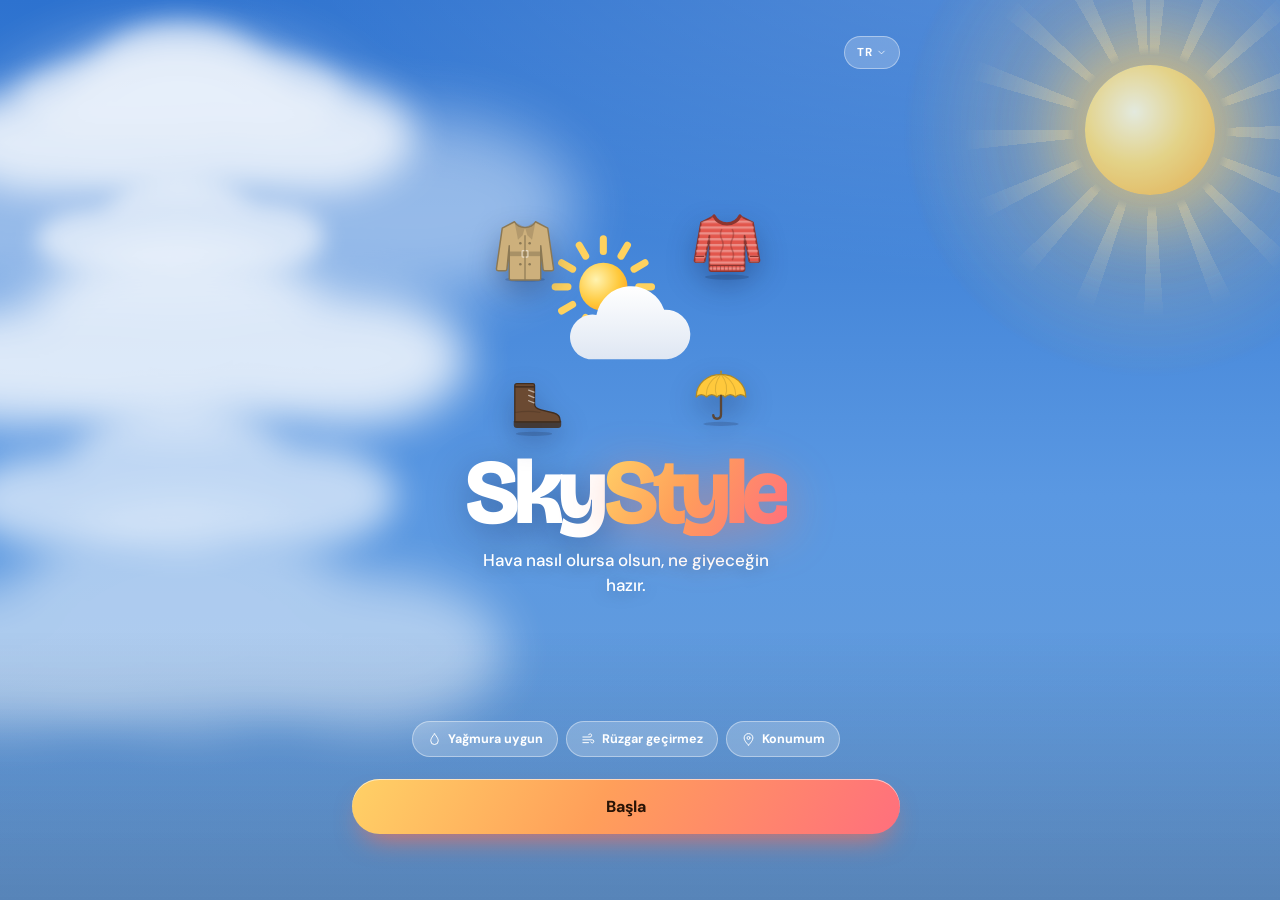
==== commit 404cec36: "Installable phone app: web manifest, 192 and 512 px icons, a network-first service worker for offlin" ====
--- a/Creative Cloud Files/giysem/index.html
+++ b/Creative Cloud Files/giysem/index.html
@@ -25,6 +25,11 @@
   <link rel="icon" type="image/png" href="favicon.png" />
   <link rel="apple-touch-icon" href="apple-touch-icon.png" />
   <meta name="apple-mobile-web-app-title" content="SkyStyle" />
+  <!-- Installable app: full screen from the home screen, status bar over the sky -->
+  <link rel="manifest" href="manifest.webmanifest" />
+  <meta name="mobile-web-app-capable" content="yes" />
+  <meta name="apple-mobile-web-app-capable" content="yes" />
+  <meta name="apple-mobile-web-app-status-bar-style" content="black-translucent" />
   <link rel="stylesheet" href="styles.css" />
 </head>
 <body>
--- a/Creative Cloud Files/giysem/styles.css
+++ b/Creative Cloud Files/giysem/styles.css
@@ -403,12 +403,15 @@
   display: flex; align-items: flex-start;
 }
 .hero-deg { font-size: 0.5em; margin-top: 0.12em; opacity: 0.85; }
-.hero-meta { display: flex; align-items: baseline; gap: 10px; flex-wrap: wrap; text-shadow: var(--sky-text-shadow); }
+/* "Feels like" sits right above the big number it describes; the actual
+   (thermometer) temperature is a separate pill next to wind and rain. */
+.hero-temp-block { display: flex; flex-direction: column; min-width: 0; }
 .hero-temp-label {
-  font-size: 12px; text-transform: uppercase; letter-spacing: 0.14em; font-weight: 700;
-  color: var(--on-sky);
-}
-.hero-thermo { font-size: 13.5px; color: var(--on-sky-soft); }
+  margin-top: 14px;
+  font-size: 12.5px; text-transform: uppercase; letter-spacing: 0.14em; font-weight: 700;
+  color: var(--on-sky); text-shadow: var(--sky-text-shadow);
+}
+.hero-temp-block .hero-temp { margin-top: 8px; }
 .hero-condition {
   font-family: var(--display);
   font-size: 26px; font-weight: 700; letter-spacing: -0.02em;
@@ -459,6 +462,9 @@
 .lm-back-wrap { animation: fadeIn 1.4s ease both 0.2s; }
 .lm-front > * { animation: lm-rise 1.1s var(--spring) both 0.35s; transform-box: fill-box; }
 @keyframes lm-rise { from { opacity: 0; transform: translateY(26px); } to { opacity: 1; transform: none; } }
+.lm-float { animation: lm-drift 7s ease-in-out infinite; transform-box: fill-box; }
+@keyframes lm-drift { 0%, 100% { transform: translate(0, 0); } 35% { transform: translate(1.5px, -7px); } 70% { transform: translate(-1px, -3px); } }
+@media (prefers-reduced-motion: reduce) { .lm-float { animation: none; } }
 @keyframes fadeIn { from { opacity: 0; } to { opacity: 1; } }
 @keyframes draw { to { stroke-dashoffset: 0; } }
 
@@ -675,6 +681,33 @@
 .mine-toggle svg { width: 13px; height: 13px; }
 .mine-toggle.on { background: var(--sunset); border-color: transparent; color: #fff; box-shadow: 0 8px 18px -8px rgba(255, 120, 60, 0.7); }
 .mine-toggle:active { transform: scale(0.94); }
+.mine-toggle svg:last-child { width: 10px; height: 10px; transform: rotate(90deg); transition: transform 0.25s ease; opacity: 0.8; }
+.mine-toggle[aria-expanded="true"] svg:last-child { transform: rotate(-90deg); }
+.mode-menu { position: relative; }
+.mode-menu-list {
+  position: absolute; top: calc(100% + 8px); right: 0; z-index: 40;
+  width: min(290px, calc(100vw - 32px));
+  background: var(--glass-strong);
+  -webkit-backdrop-filter: blur(20px); backdrop-filter: blur(20px);
+  border: 1px solid var(--glass-border); border-radius: 18px; box-shadow: var(--shadow);
+  padding: 6px; display: flex; flex-direction: column; gap: 2px;
+  opacity: 0; transform: translateY(-6px) scale(0.96); transform-origin: top right; pointer-events: none;
+  transition: opacity 0.18s ease, transform 0.25s var(--spring);
+}
+.mode-menu-list.open { opacity: 1; transform: none; pointer-events: auto; }
+.mode-opt {
+  display: flex; align-items: center; gap: 10px; width: 100%;
+  border: none; background: none; text-align: start; cursor: pointer;
+  padding: 10px 11px; border-radius: 12px; color: var(--ink);
+  transition: background 0.15s ease;
+}
+.mode-opt:hover { background: rgba(20, 26, 46, 0.06); }
+.mode-opt.active { background: rgba(20, 26, 46, 0.07); }
+.mode-opt-text { display: flex; flex-direction: column; gap: 2px; flex: 1; min-width: 0; }
+.mode-opt-title { font-size: 13.5px; font-weight: 700; }
+.mode-opt-desc { font-size: 12px; line-height: 1.35; color: var(--ink-soft); }
+.mode-opt-check { width: 18px; height: 18px; flex-shrink: 0; color: var(--ink); }
+.mode-opt-check svg { width: 18px; height: 18px; }
 .mine-tips { padding: 14px 12px 12px; }
 .mine-tips ul { margin: 6px 0 0; padding-left: 18px; display: grid; gap: 6px; }
 .mine-tips li { font-size: 13px; line-height: 1.45; color: var(--ink); }
@@ -696,6 +729,14 @@
 .memory-note { display: flex; gap: 10px; align-items: flex-start; margin: 8px 6px 4px; padding: 12px 14px; border-radius: 16px;
   background: linear-gradient(120deg, rgba(255, 209, 102, 0.25), rgba(255, 111, 125, 0.18)); color: var(--ink); font-size: 13.5px; line-height: 1.45; font-weight: 600; }
 .memory-note svg { width: 18px; height: 18px; flex-shrink: 0; color: #e8742f; margin-top: 1px; }
+.stylist-note { display: flex; gap: 10px; align-items: flex-start; margin: 8px 6px 4px; padding: 12px 14px; border-radius: 16px;
+  background: linear-gradient(120deg, rgba(122, 90, 158, 0.16), rgba(91, 143, 201, 0.16)); color: var(--ink); font-size: 13.5px; line-height: 1.45; font-weight: 600; }
+.stylist-note svg { width: 18px; height: 18px; flex-shrink: 0; color: #7a5a9e; margin-top: 1px; }
+.stylist-title { font-size: 11px; font-weight: 800; letter-spacing: 0.06em; text-transform: uppercase; color: #7a5a9e; margin-bottom: 2px; }
+.stylist-note.is-loading { align-items: center; font-weight: 600; color: var(--ink-soft); background: rgba(122, 90, 158, 0.08); }
+.stylist-dot { width: 8px; height: 8px; border-radius: 50%; background: #7a5a9e; flex-shrink: 0; animation: stylistPulse 1.2s ease-in-out infinite; }
+@keyframes stylistPulse { 0%, 100% { opacity: 0.35; transform: scale(0.8); } 50% { opacity: 1; transform: scale(1.1); } }
+@media (prefers-reduced-motion: reduce) { .stylist-dot { animation: none; } }
 .fb-card { border-radius: var(--radius-lg); padding: 18px; margin-bottom: 16px; }
 .fb-q { font-family: var(--display); font-weight: 700; font-size: 17px; line-height: 1.35; color: var(--ink); margin-bottom: 14px; }
 .fb-opts { display: grid; grid-template-columns: repeat(3, 1fr); gap: 8px; }
@@ -1564,3 +1605,21 @@
   .history-sheet .sheet { max-width: 620px; border-radius: 30px; max-height: 80vh; padding-bottom: 22px; }
   .history-sheet .sheet-handle { display: none; }
 }
+
+/* Temperatures read left to right in every language, so "-2°" never turns into "2°-" in Arabic. */
+.hero-temp, .daypart-temp, .week-temp-min, .week-temp-max, .hist-meta { direction: ltr; unicode-bidi: isolate; }
+.hero-temp { justify-content: flex-start; }
+[dir="rtl"] .hero-temp { justify-content: flex-end; }
+
+/* Install SkyStyle on the phone (install.js) */
+.install-card { position: relative; display: flex; gap: 14px; align-items: flex-start; padding: 16px 18px; border-radius: var(--radius-lg); margin: 4px 0 16px; }
+.install-icon { width: 44px; height: 44px; border-radius: 12px; flex-shrink: 0; box-shadow: 0 6px 16px -6px rgba(255, 120, 60, 0.6); }
+.install-text { flex: 1; min-width: 0; }
+.install-title { font-family: var(--display); font-weight: 700; font-size: 16px; color: var(--ink); }
+.install-why { margin: 3px 0 0; font-size: 13px; line-height: 1.45; color: var(--ink-soft); }
+.install-steps { list-style: none; margin: 10px 0 0; padding: 0; display: grid; gap: 8px; }
+.install-steps li { display: flex; align-items: center; gap: 10px; font-size: 13.5px; font-weight: 600; color: var(--ink); }
+.install-share { width: 22px; height: 22px; flex-shrink: 0; color: #2f7bf6; }
+.install-btn { margin-top: 10px; padding: 10px 18px; font-size: 14px; }
+.install-close { position: absolute; top: 8px; inset-inline-end: 10px; border: none; background: none; font-size: 22px; line-height: 1; color: var(--ink-soft); cursor: pointer; padding: 4px 6px; }
+.install-card.is-banner .install-text { padding-inline-end: 18px; }
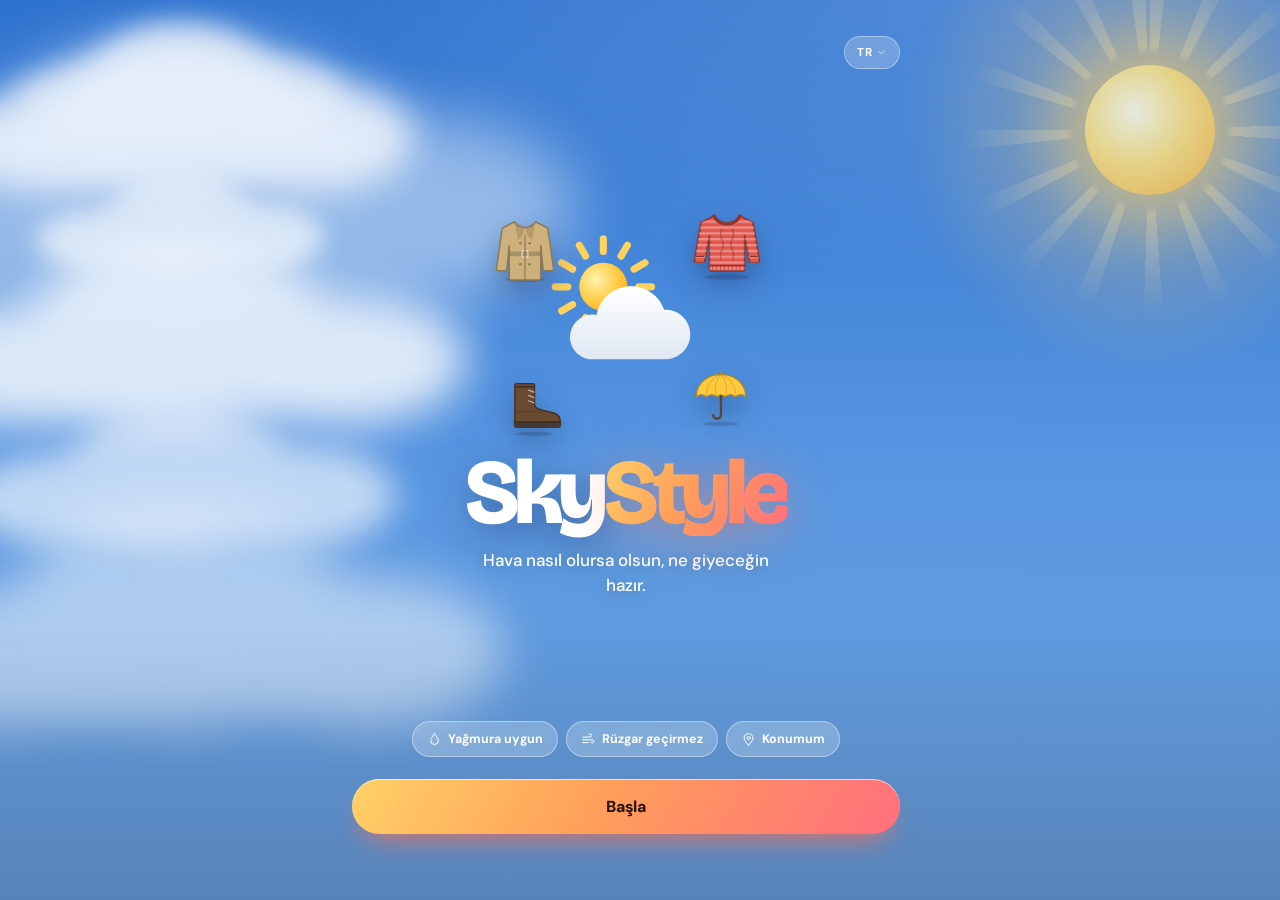
==== commit d11f4d10: "Sound that actually starts on phones (audio now unlocks when the finger lifts, not only when it land" ====
--- a/Creative Cloud Files/giysem/index.html
+++ b/Creative Cloud Files/giysem/index.html
@@ -3,6 +3,12 @@
 <head>
   <meta charset="UTF-8" />
   <meta name="viewport" content="width=device-width, initial-scale=1.0, viewport-fit=cover" />
+  <script>
+    // Phones: open at 95%, like zooming the page out one notch, so the screen feels less cramped.
+    if (matchMedia('(pointer: coarse) and (max-width: 600px)').matches) {
+      document.querySelector('meta[name="viewport"]').setAttribute('content', 'width=device-width, initial-scale=0.95, viewport-fit=cover');
+    }
+  </script>
   <meta name="theme-color" content="#2a5fa8" />
   <title>SkyStyle · Hava nasıl olursa olsun, ne giyeceğin hazır</title>
   <meta name="description" content="Şehrinin havasına göre her gün kombin önerisi. Kendi dolabınla çalışır, seni tanıdıkça daha iyi önerir." />
--- a/Creative Cloud Files/giysem/styles.css
+++ b/Creative Cloud Files/giysem/styles.css
@@ -685,7 +685,7 @@
 .mine-toggle[aria-expanded="true"] svg:last-child { transform: rotate(-90deg); }
 .mode-menu { position: relative; }
 .mode-menu-list {
-  position: absolute; top: calc(100% + 8px); right: 0; z-index: 40;
+  position: absolute; top: calc(100% + 8px); inset-inline-end: 0; z-index: 40;
   width: min(290px, calc(100vw - 32px));
   background: var(--glass-strong);
   -webkit-backdrop-filter: blur(20px); backdrop-filter: blur(20px);
@@ -1623,3 +1623,104 @@
 .install-btn { margin-top: 10px; padding: 10px 18px; font-size: 14px; }
 .install-close { position: absolute; top: 8px; inset-inline-end: 10px; border: none; background: none; font-size: 22px; line-height: 1; color: var(--ink-soft); cursor: pointer; padding: 4px 6px; }
 .install-card.is-banner .install-text { padding-inline-end: 18px; }
+
+/* =========================================================
+   Phones: tighter scale, comfortable touch targets
+   ========================================================= */
+@media (max-width: 859px) {
+  /* Section titles fit one line on small phones */
+  .section-big { font-size: clamp(22px, 6.6vw, 30px); }
+  /* The outfit drawing stays compact so the pieces list is in view sooner */
+  .board .figure { max-width: min(190px, 52vw); max-height: 42vh; }
+  .board-card { padding-bottom: 2px; }
+  /* Touch targets of at least ~40px */
+  .onboard-back { padding: 10px 16px; min-height: 40px; }
+  .adjust-toggle { padding: 10px 0; min-height: 40px; }
+  .install-close { padding: 8px 10px; top: 4px; inset-inline-end: 4px; }
+  .swap-btn { min-height: 36px; min-width: 36px; justify-content: center; }
+  .recent-clear, .link-btn { padding: 9px 10px; }
+  .warmth-dot { width: 34px; height: 34px; }
+  .profile-reset button { padding: 10px 14px; }
+}
+/* Small phones: the title gets its own line and the chips wrap under it, never off screen. */
+@media (max-width: 420px) {
+  .section-head { flex-wrap: wrap; row-gap: 10px; }
+  .section-actions { flex-shrink: 1; min-width: 0; max-width: 100%; justify-content: flex-start; }
+  .section-head:has(.mode-menu) .section-big { flex-basis: 100%; }
+  /* The chips now start at the left, so the menu opens from the left edge too. */
+  .mode-menu-list { inset-inline-end: auto; inset-inline-start: 0; transform-origin: top left; }
+  [dir="rtl"] .mode-menu-list { transform-origin: top right; }
+  .mine-toggle { min-height: 36px; }
+}
+
+/* "What are you up to today?" */
+.occasion { margin: -4px 2px 14px; }
+.occasion-title { font-size: 12px; font-weight: 800; letter-spacing: 0.06em; text-transform: uppercase; color: rgba(255, 255, 255, 0.85); text-shadow: var(--sky-text-shadow); margin: 0 2px 8px; }
+.occasion-row { display: flex; gap: 8px; overflow-x: auto; scrollbar-width: none; padding: 2px 2px 4px; }
+.occasion-row::-webkit-scrollbar { display: none; }
+.occasion-chip {
+  flex-shrink: 0; display: inline-flex; align-items: center; gap: 6px; min-height: 38px;
+  border: 1px solid rgba(255, 255, 255, 0.45); background: rgba(255, 255, 255, 0.16); color: #fff;
+  -webkit-backdrop-filter: blur(10px); backdrop-filter: blur(10px);
+  font-size: 13px; font-weight: 700; padding: 8px 14px; border-radius: 999px; cursor: pointer;
+  transition: background 0.2s ease, color 0.2s ease, transform 0.25s var(--spring);
+}
+.occasion-chip.active { background: #fff; color: var(--ink); border-color: transparent; box-shadow: 0 8px 18px -8px rgba(10, 20, 50, 0.5); }
+.occasion-chip:active { transform: scale(0.94); }
+
+/* Pieces in the wash */
+.wardrobe-card.in-laundry .wardrobe-thumb > :not(.laundry-badge) { opacity: 0.45; filter: grayscale(0.4); }
+.wardrobe-card.in-laundry .wardrobe-info { opacity: 0.7; }
+.laundry-badge { position: absolute; left: 8px; bottom: 8px; background: rgba(255, 255, 255, 0.95); color: var(--ink); font-size: 11px; font-weight: 800; padding: 4px 9px; border-radius: 999px; box-shadow: 0 4px 10px -4px rgba(10, 20, 50, 0.4); }
+.toggle-hint { display: block; font-size: 12px; font-weight: 500; color: var(--ink-faint); margin-top: 2px; }
+
+/* "When are you out?" */
+.out-hours { display: flex; align-items: center; flex-wrap: wrap; gap: 8px 10px; margin: -6px 2px 16px; }
+.out-hours-title { display: inline-flex; gap: 6px; font-size: 13px; font-weight: 700; color: #fff; text-shadow: var(--sky-text-shadow); }
+.out-hours-ctrl { display: inline-flex; align-items: center; gap: 6px; }
+.hours-select {
+  appearance: none; -webkit-appearance: none; min-height: 36px;
+  border: 1px solid rgba(255, 255, 255, 0.45); background: rgba(255, 255, 255, 0.16); color: #fff;
+  -webkit-backdrop-filter: blur(10px); backdrop-filter: blur(10px);
+  font: inherit; font-size: 13px; font-weight: 700; padding: 7px 30px 7px 12px; border-radius: 999px; cursor: pointer;
+  background-image: url("data:image/svg+xml,%3Csvg xmlns='http://www.w3.org/2000/svg' viewBox='0 0 24 24' fill='none' stroke='white' stroke-width='2.4' stroke-linecap='round' stroke-linejoin='round'%3E%3Cpath d='M6 9l6 6 6-6'/%3E%3C/svg%3E");
+  background-repeat: no-repeat; background-position: right 10px center; background-size: 12px;
+}
+[dir="rtl"] .hours-select { padding: 7px 12px 7px 30px; background-position: left 10px center; }
+.hours-select option { color: #1a2030; }
+.hours-dash { color: #fff; font-weight: 700; }
+.hours-temps { font-size: 12.5px; font-weight: 800; color: var(--ink); background: rgba(255, 255, 255, 0.9); padding: 6px 10px; border-radius: 999px; }
+.field-hint { margin-top: 8px; font-size: 12.5px; line-height: 1.45; color: var(--ink-soft); }
+
+/* What the wardrobe is missing */
+.gaps-card { border-radius: var(--radius-lg); padding: 16px 16px 6px; margin: 4px 0 16px; }
+.gaps-head { margin-bottom: 6px; }
+.gaps-title { font-weight: 700; font-size: 15.5px; color: var(--ink); }
+.gaps-sub { font-size: 12.5px; color: var(--ink-soft); margin-top: 2px; }
+.gap-row { display: flex; gap: 12px; align-items: flex-start; padding: 12px 0; }
+.gap-row + .gap-row { border-top: 1px solid var(--line, rgba(0,0,0,.08)); }
+.gap-art { flex: 0 0 52px; height: 52px; border-radius: 14px; background: var(--brand-soft); display: grid; place-items: center; padding: 6px; }
+.gap-art svg { width: 100%; height: 100%; }
+.gap-text { flex: 1; min-width: 0; }
+.gap-name { font-weight: 650; font-size: 14.5px; color: var(--ink); }
+.gap-reason { font-size: 13px; line-height: 1.45; color: var(--ink-soft); margin-top: 2px; }
+.gap-actions { display: flex; flex-wrap: wrap; gap: 8px; margin-top: 9px; }
+.gap-add, .gap-hide { min-height: 34px; border-radius: 999px; font: inherit; font-size: 12.5px; font-weight: 600; cursor: pointer; padding: 0 12px; display: inline-flex; align-items: center; gap: 5px; }
+.gap-add { border: 0; background: var(--ink); color: var(--bg, #fff); }
+.gap-add svg { width: 14px; height: 14px; }
+.gap-hide { border: 1px solid var(--line, rgba(0,0,0,.12)); background: transparent; color: var(--ink-soft); }
+.gaps-ready { display: flex; align-items: center; gap: 8px; font-size: 13.5px; color: var(--ink-soft); padding: 12px 16px; }
+.gaps-ready svg { width: 16px; height: 16px; flex: none; }
+
+/* "Turn sounds on" bubble under the speaker, until it's used once */
+.sound-hint { position: absolute; top: calc(100% + 10px); right: -4px; z-index: 39; display: inline-flex; align-items: center; gap: 6px;
+  white-space: nowrap; padding: 8px 12px; border-radius: 999px; border: 0; cursor: pointer; font: inherit; font-size: 12.5px; font-weight: 700;
+  background: var(--ink); color: #fff; box-shadow: var(--shadow); opacity: 0; transform: translateY(-4px) scale(0.9);
+  animation: popIn 0.4s var(--spring) 1.2s both, hintPulse 2.4s ease-in-out 2s infinite; }
+.sound-hint::before { content: ''; position: absolute; top: -5px; right: 17px; width: 10px; height: 10px; background: inherit; transform: rotate(45deg); border-radius: 2px; }
+.sound-hint svg { width: 15px; height: 15px; }
+[dir="rtl"] .sound-hint { right: auto; left: -4px; }
+[dir="rtl"] .sound-hint::before { right: auto; left: 17px; }
+@keyframes hintPulse { 0%, 100% { transform: scale(1); } 50% { transform: scale(1.05); } }
+@media (prefers-reduced-motion: reduce) { .sound-hint { animation: none; } }
+.sound-hint.settled { opacity: 1; transform: none; animation: hintPulse 2.4s ease-in-out infinite; }
